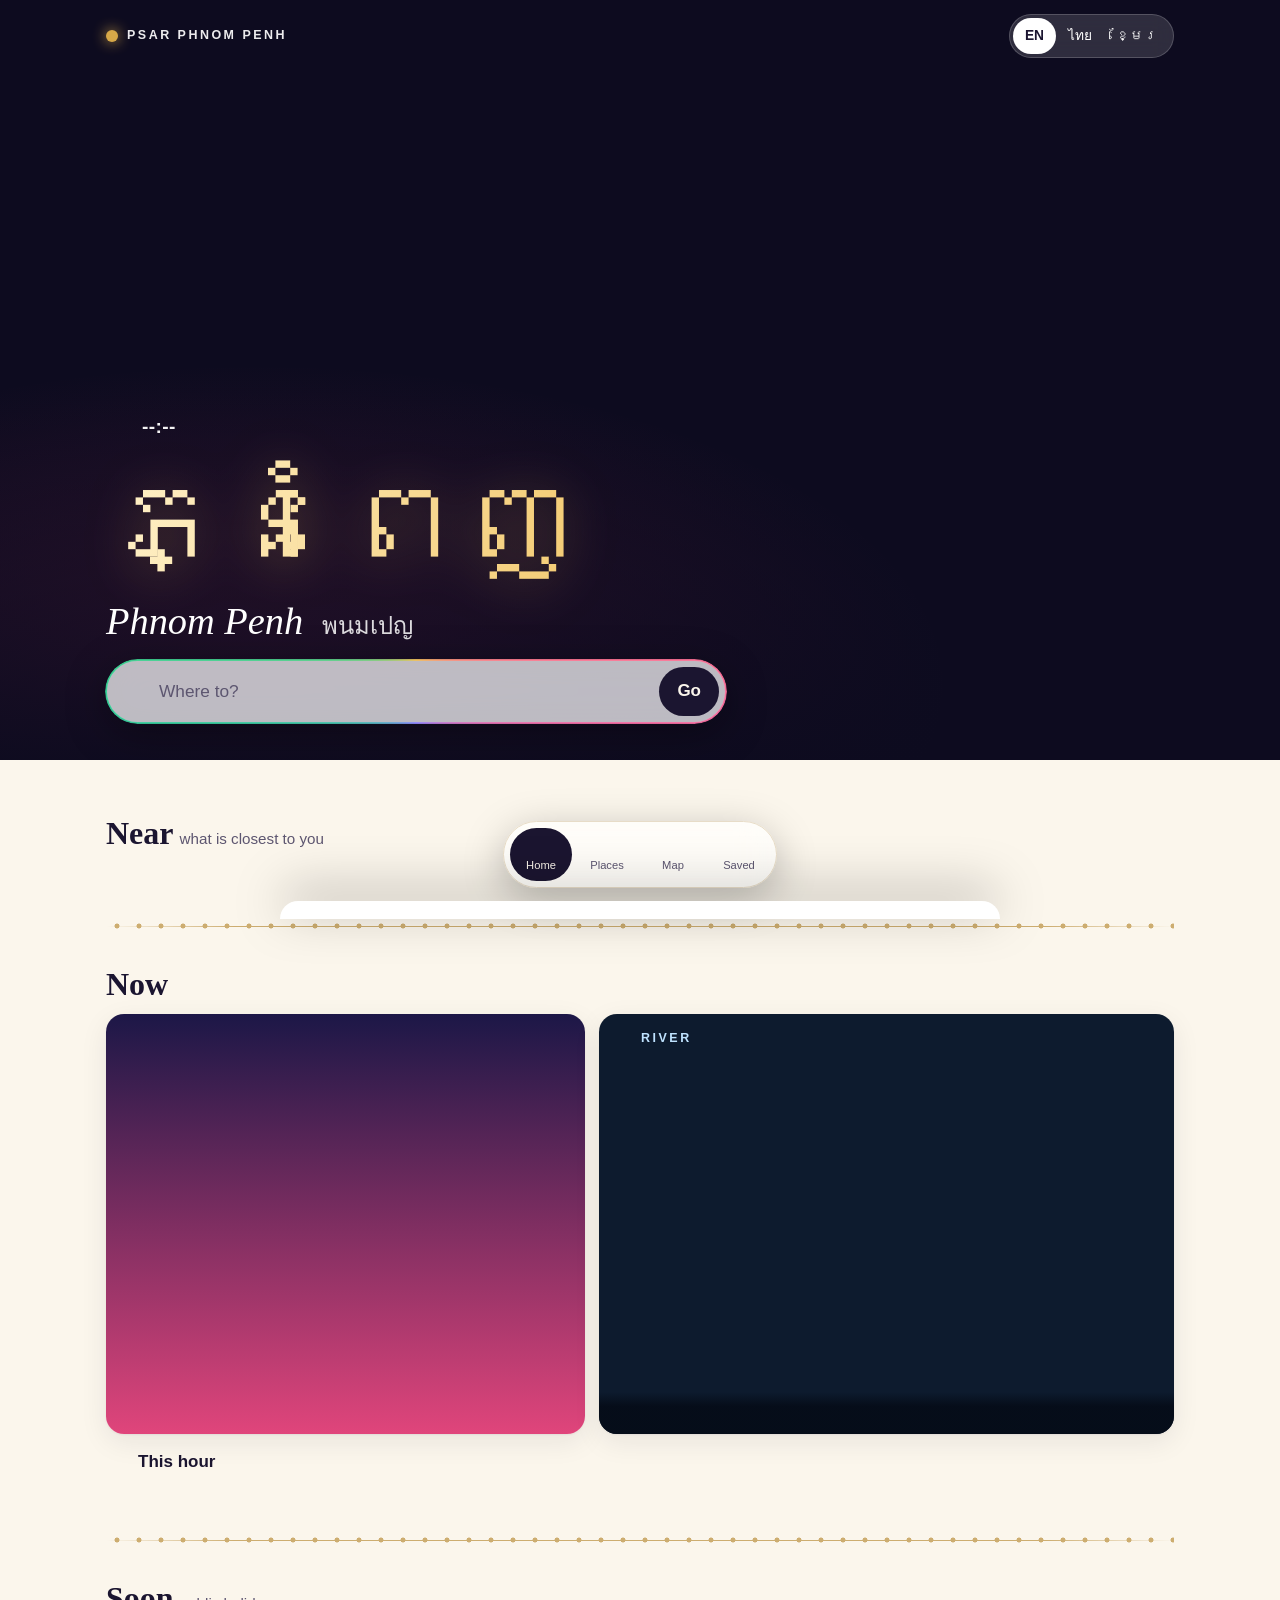
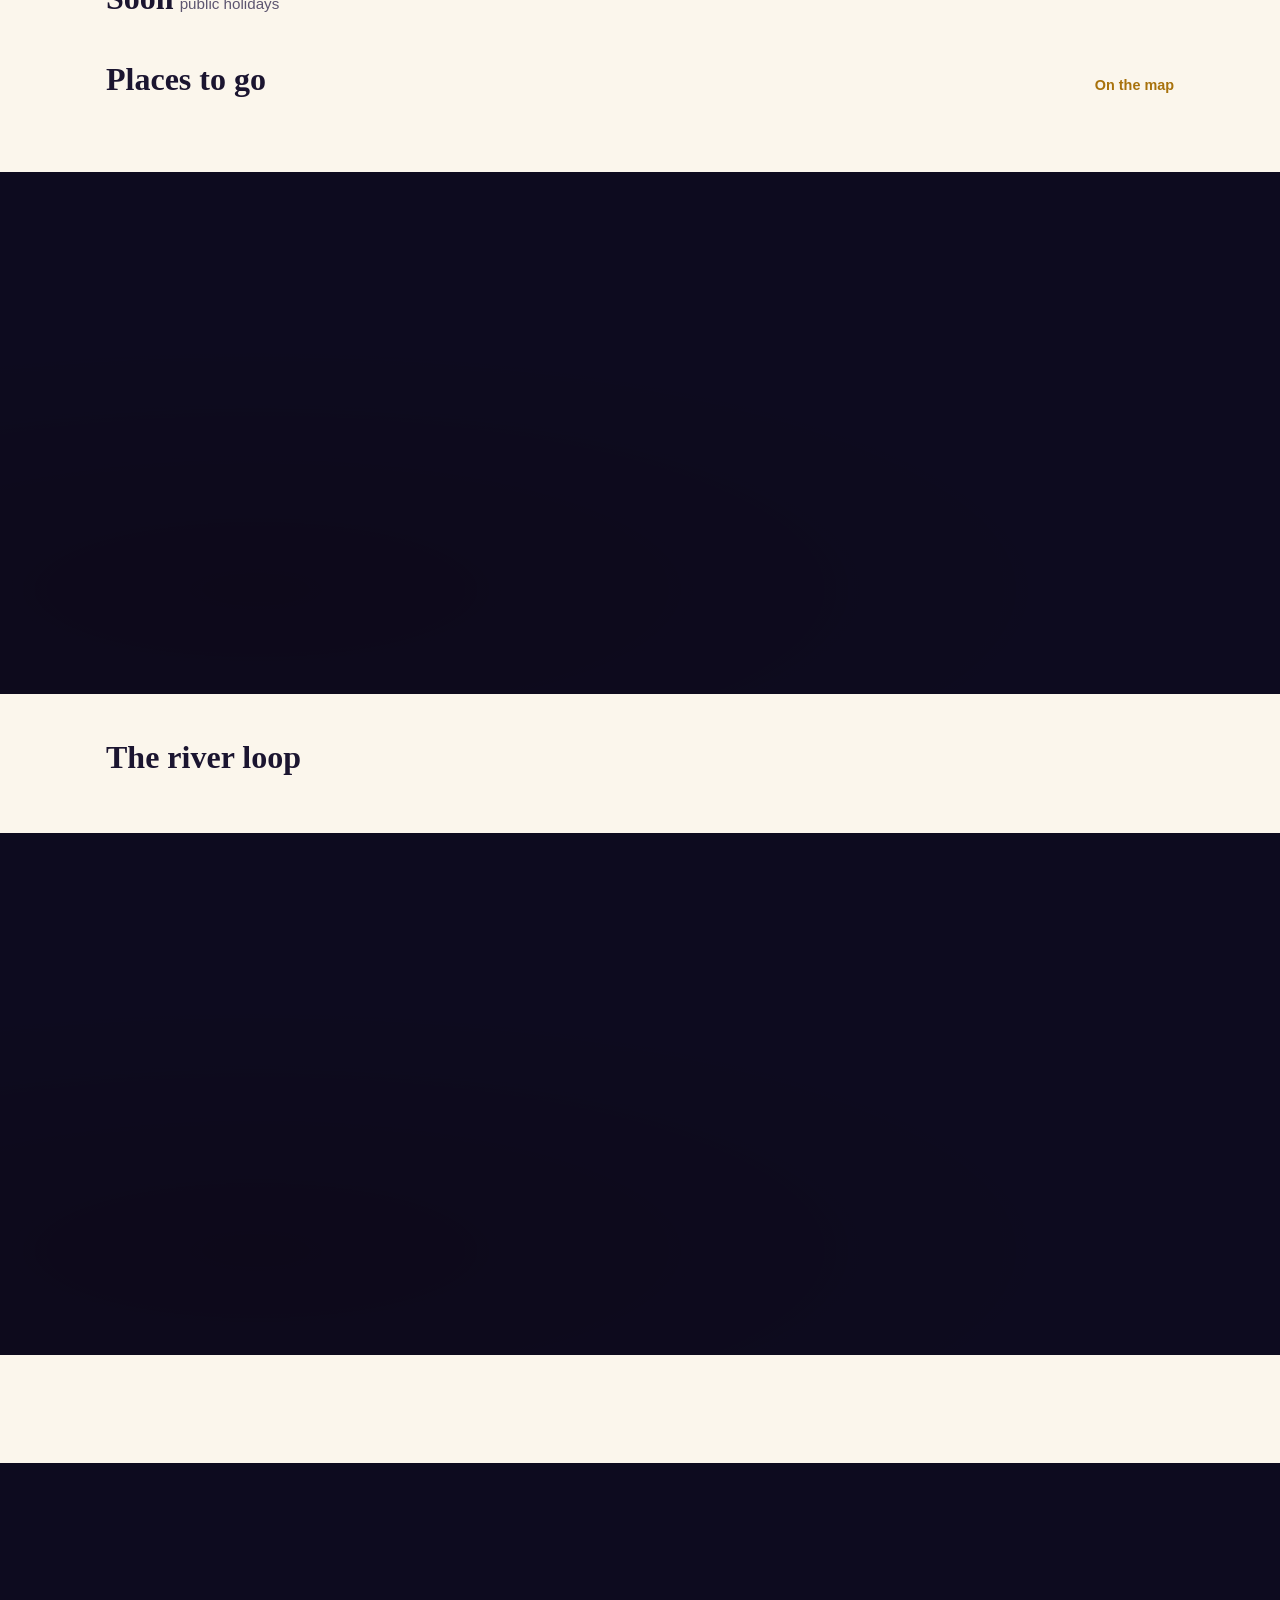
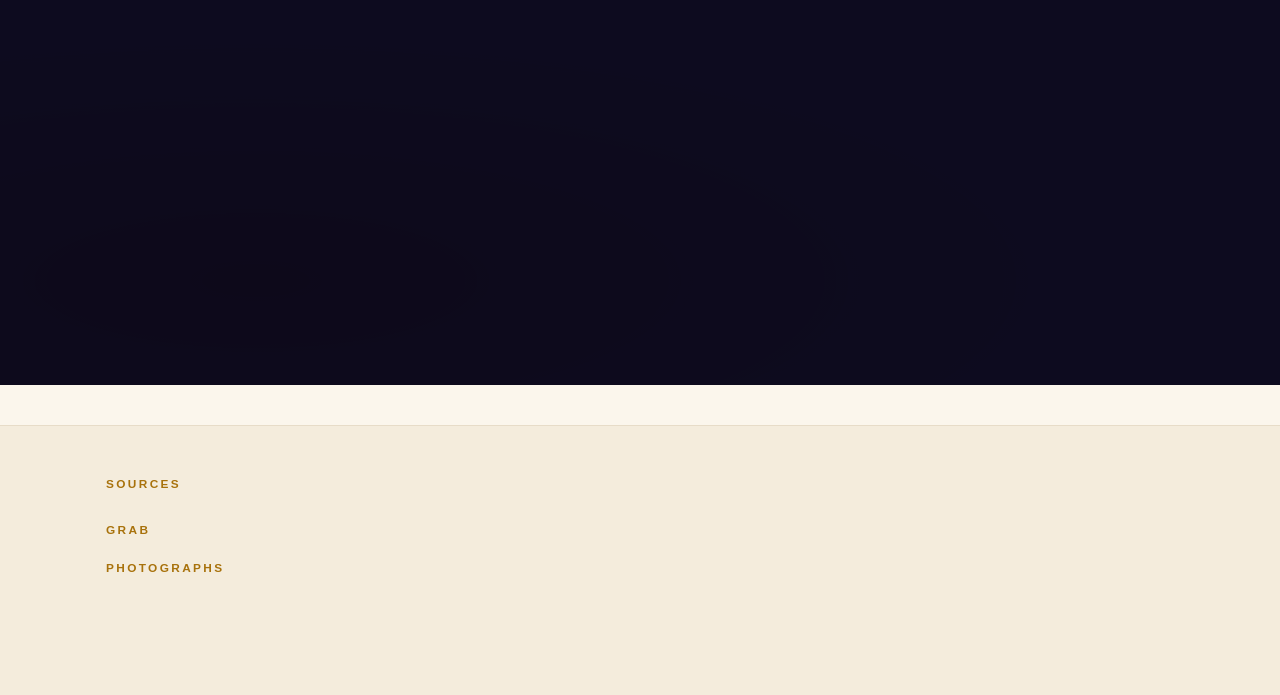
==== tools/page.html @ e666cb9f "Festival motion on the Soon cards Incense smoke for Pchum Ben, a candle for the King-Father's day, t" ====
<!doctype html>
<html lang="en" translate="no" class="notranslate">
<head>
<meta charset="utf-8">
<meta name="viewport" content="width=device-width,initial-scale=1,viewport-fit=cover">
<title>Psar Phnom Penh</title>
<meta name="description" content="Phnom Penh near and now: __N__ places, the river, the moon, the holidays, and a Grab ride to any of them. English, ไทย, ខ្មែរ.">
<meta name="google" content="notranslate">
<meta name="robots" content="notranslate">
<meta name="theme-color" content="#0d0b1f">
<meta property="og:title" content="Psar Phnom Penh · ផ្សារភ្នំពេញ">
<meta property="og:description" content="Phnom Penh near and now. __N__ places, the river, the moon, and a Grab ride to any of them.">
<link rel="canonical" href="__SITE__">
<meta property="og:url" content="__SITE__">
<meta property="og:type" content="website">
<meta property="og:image" content="__SITE__card.jpg">
<meta property="og:image:width" content="1200">
<meta property="og:image:height" content="630">
<meta name="twitter:card" content="summary_large_image">
<meta name="twitter:image" content="__SITE__card.jpg">
<script>if(/[.]translate[.]goog$/.test(location.hostname))location.replace("https://"+location.hostname.slice(0,-15).replace(/--/g,"~").replace(/-/g,".").replace(/~/g,"-")+location.pathname+location.search.replace(/([?&])_x_tr_[^&]*/g,"$1").replace(/[?&]+$/,"").replace(/[?]&+/,"?")+location.hash)</script>
<style>
/*__FONTS__*/
:root{
  --bg:#fbf6ec; --bg2:#f4ecdc; --surface:#ffffff; --glass:rgba(255,255,255,.72);
  --ink:#1b1530; --muted:#5d5670; --faint:#8c86a0; --line:#e7dcc8;
  --gold:#a8720c; --gold-hi:#e8b64c; --lotus:#d23a70; --indigo:#2b2272; --jade:#0b8a5c; --jade-ink:#fff;
  --water:#bcd7ea; --park:#cfe6c4; --watg:#f3dca0; --road:#ddd3c1; --road2:#c9bca4; --street:#e6ddcc;
  --shadow:0 1px 2px rgba(27,21,48,.06),0 8px 28px rgba(27,21,48,.08);
  --r:18px;
  --khmer:"Kantumruy Pro",system-ui,sans-serif;
  --body:"Kantumruy Pro","Noto Sans Thai",-apple-system,BlinkMacSystemFont,"Segoe UI",sans-serif;
  --serif:"Cormorant Garamond","Noto Sans Thai",Georgia,serif;
  --moul:"Moul","Kantumruy Pro",serif;
  color-scheme:light;
}
@media (prefers-color-scheme:dark){:root:not([data-theme="light"]){
  --bg:#0d0b1f; --bg2:#141130; --surface:#17142e; --glass:rgba(23,20,46,.72);
  --ink:#f3eee2; --muted:#b3adc9; --faint:#7f7a99; --line:#2b2650;
  --gold:#f0c05a; --gold-hi:#ffd98a; --lotus:#ff6b9a; --indigo:#8f86ff; --jade:#2fd394; --jade-ink:#062a1c;
  --water:#123353; --park:#15321f; --watg:#3a2f14; --road:#342e60; --road2:#4a4282; --street:#241f47;
  --shadow:0 1px 2px rgba(0,0,0,.4),0 10px 30px rgba(0,0,0,.35);
  color-scheme:dark;
}}
*{box-sizing:border-box}
html{-webkit-text-size-adjust:100%;scroll-behavior:smooth}
body{margin:0;background:var(--bg);color:var(--ink);font-family:var(--body);font-size:17px;line-height:1.7;overflow-x:hidden}
:lang(th) body,body.th{line-height:1.75}
a{color:inherit}
button{font:inherit;color:inherit}
:focus-visible{outline:3px solid var(--gold-hi);outline-offset:2px;border-radius:8px}
.ico{width:24px;height:24px;fill:none;stroke:currentColor;stroke-width:1.7;stroke-linecap:round;stroke-linejoin:round;flex:none}
.wrap{max-width:1100px;margin:0 auto;padding:0 16px}
.kh{font-family:var(--khmer)}
.sr{position:absolute;width:1px;height:1px;overflow:hidden;clip:rect(0 0 0 0)}

/* ---------- hero ---------- */
.hero{position:relative;isolation:isolate;min-height:min(92vh,760px);color:#fff;display:flex;flex-direction:column;overflow:hidden;background:#0d0b1f}
.hero .ph{position:absolute;inset:-4%;z-index:-3;background-size:cover;background-position:center;transform:scale(1.04)}
.hero::before{content:"";position:absolute;inset:0;z-index:-2;background:
  linear-gradient(180deg,rgba(13,11,31,.55) 0%,rgba(13,11,31,.08) 32%,rgba(13,11,31,.25) 58%,rgba(13,11,31,.94) 100%),
  radial-gradient(90% 70% at 20% 90%,rgba(210,58,112,.28),transparent 60%)}
#motes{position:absolute;inset:0;z-index:-1;width:100%;height:100%;pointer-events:none}
.topbar{display:flex;align-items:center;gap:10px;padding:14px 16px 0;max-width:1100px;width:100%;margin:0 auto}
.brand{display:flex;align-items:center;gap:9px;font-size:.78rem;letter-spacing:.2em;text-transform:uppercase;font-weight:600;text-decoration:none;opacity:.92}
.brand i{width:12px;height:12px;border-radius:50%;background:var(--gold-hi);box-shadow:0 0 14px var(--gold-hi)}
.langs{margin-left:auto;display:flex;background:rgba(255,255,255,.14);backdrop-filter:blur(10px);-webkit-backdrop-filter:blur(10px);border-radius:999px;padding:3px;border:1px solid rgba(255,255,255,.18)}
.langs button{border:0;background:none;color:#fff;padding:5px 12px;border-radius:999px;font-size:.86rem;cursor:pointer;min-height:36px}
.langs button[aria-pressed="true"]{background:#fff;color:#1b1530;font-weight:700}
.hero-in{margin-top:auto;padding:0 16px 26px;max-width:1100px;width:100%;margin-left:auto;margin-right:auto}
.clock{font-size:.95rem;opacity:.95;display:flex;gap:8px 16px;flex-wrap:wrap;align-items:center;margin-bottom:6px}
.clock b{font-variant-numeric:tabular-nums;font-size:1.2rem;letter-spacing:.02em}
.clock .ico{width:20px;height:20px;color:var(--gold-hi)}
.wm{font-family:var(--moul);font-weight:400;font-size:clamp(3.2rem,15vw,7.4rem);line-height:1.25;margin:0;color:#ffe3a3;
  background:linear-gradient(100deg,#fff1c9 0%,#f0c05a 30%,#fff6d8 50%,#e8b64c 70%,#fff1c9 100%);background-size:200% 100%;
  -webkit-background-clip:text;background-clip:text;-webkit-text-fill-color:transparent;
  filter:drop-shadow(0 4px 26px rgba(240,192,90,.35))}
.wm-sub{font-family:var(--serif);font-size:clamp(1.5rem,5vw,2.4rem);font-style:italic;font-weight:500;margin:0 0 4px;line-height:1.2}
.wm-sub .th{font-family:"Noto Sans Thai",sans-serif;font-style:normal;font-size:.62em;opacity:.85;margin-left:.4em}
.sunline{margin:2px 0 16px;opacity:.92;font-size:.98rem;max-width:40ch}

/* where to */
.whereto{display:flex;align-items:center;gap:10px;background:var(--glass);color:var(--ink);backdrop-filter:blur(18px) saturate(1.4);-webkit-backdrop-filter:blur(18px) saturate(1.4);
  border-radius:999px;padding:6px 6px 6px 18px;box-shadow:0 10px 40px rgba(0,0,0,.35);border:1px solid rgba(255,255,255,.35);max-width:620px;position:relative}
.whereto::before{content:"";position:absolute;inset:-2px;border-radius:inherit;z-index:-1;padding:2px;
  background:conic-gradient(from var(--a,0deg),#f0c05a,#ff6b9a,#8f86ff,#2fd394,#f0c05a);-webkit-mask:linear-gradient(#000 0 0) content-box,linear-gradient(#000 0 0);-webkit-mask-composite:xor;mask-composite:exclude;opacity:.9}
.whereto .ico{color:var(--lotus)}
.whereto input{flex:1;min-width:0;border:0;background:none;font:inherit;font-size:1.08rem;padding:10px 0;color:inherit;outline:none}
.whereto input::placeholder{color:var(--muted)}
.whereto button{border:0;border-radius:999px;background:var(--ink);color:var(--bg);padding:10px 18px;font-weight:700;cursor:pointer;min-height:46px}

/* ---------- tiles (Grab-style services) ---------- */
.tiles{display:grid;grid-template-columns:repeat(4,1fr);gap:14px 8px;margin:22px 0 8px}
@media (min-width:720px){.tiles{grid-template-columns:repeat(6,1fr)}}
.tile{display:flex;flex-direction:column;align-items:center;gap:6px;text-decoration:none;text-align:center;font-size:.86rem;line-height:1.3;padding:4px 2px;border-radius:14px}
.tile .sq{width:62px;height:62px;border-radius:20px;display:grid;place-items:center;color:#fff;position:relative;box-shadow:0 6px 16px -6px var(--c),inset 0 1px 0 rgba(255,255,255,.35);
  background:radial-gradient(120% 120% at 30% 20%,color-mix(in srgb,var(--c) 70%,#fff),var(--c) 60%,color-mix(in srgb,var(--c) 70%,#000))}
.tile .sq .ico{width:30px;height:30px;stroke-width:1.8}
.tile .n{font-size:.72rem;color:var(--faint);font-variant-numeric:tabular-nums}
@media (prefers-reduced-motion:no-preference){
  .tile .sq{transition:transform .35s cubic-bezier(.34,1.56,.64,1)}
  .tile:hover .sq,.tile:focus-visible .sq{transform:translateY(-4px) scale(1.06) rotate(-3deg)}
  .tile:active .sq{transform:scale(.9)}
}

/* ---------- sections ---------- */
section.sec{padding:26px 0 8px}
.sh{display:flex;align-items:baseline;gap:12px;margin:0 0 12px}
.sh h2{font-family:var(--serif);font-weight:600;font-size:2rem;line-height:1.1;margin:0}
.sh h2 small{font-family:var(--body);font-size:.95rem;font-weight:400;color:var(--muted);margin-left:.4em}
.sh .more{margin-left:auto;font-size:.9rem;text-decoration:none;color:var(--gold);font-weight:600}
.lede{color:var(--muted);margin:-4px 0 14px;font-size:.95rem;max-width:62ch}
.kicker{font-size:.72rem;letter-spacing:.22em;text-transform:uppercase;color:var(--gold);font-weight:700}

/* near */
.nearbar{display:flex;gap:8px;flex-wrap:wrap;align-items:center;margin-bottom:14px}
.pill{border:1.5px solid var(--line);background:var(--surface);border-radius:999px;padding:7px 14px;cursor:pointer;min-height:42px;font-size:.92rem;display:inline-flex;align-items:center;gap:6px;text-decoration:none}
.pill[aria-pressed="true"]{background:var(--ink);color:var(--bg);border-color:var(--ink)}
.pill.go{background:var(--lotus);color:#fff;border-color:transparent;font-weight:700}
.pill .ico{width:18px;height:18px}
.here{font-size:1.02rem;margin:0 0 12px}
.here b{font-family:var(--serif);font-size:1.3rem}
.rowhead{display:flex;align-items:center;gap:8px;margin:14px 0 8px;font-weight:700}
.rowhead .ico{color:var(--c)}
.rowhead a{margin-left:auto;font-weight:600;font-size:.86rem;color:var(--gold);text-decoration:none}
.hscroll{display:grid;grid-auto-flow:column;grid-auto-columns:min(78%,270px);gap:12px;overflow-x:auto;scroll-snap-type:x mandatory;padding:2px 2px 12px;scrollbar-width:thin}
.hscroll>*{scroll-snap-align:start}
.pc{background:var(--surface);border:1px solid var(--line);border-radius:16px;padding:12px 14px;text-decoration:none;display:flex;flex-direction:column;gap:2px;box-shadow:var(--shadow);min-height:92px;position:relative;overflow:hidden}
.pc::before{content:"";position:absolute;left:0;top:0;bottom:0;width:4px;background:var(--c,var(--gold))}
.pc .nm{font-weight:700;line-height:1.35;overflow:hidden;display:-webkit-box;-webkit-line-clamp:2;-webkit-box-orient:vertical}
.pc .mt{font-size:.8rem;color:var(--muted)}
.pc .d{margin-top:auto;font-size:.85rem;font-weight:700;color:var(--c,var(--gold));font-variant-numeric:tabular-nums}

/* now */
.nowgrid{display:grid;gap:14px;grid-template-columns:1fr}
@media (min-width:820px){.nowgrid{grid-template-columns:1fr 1.2fr}}
.card{background:var(--surface);border:1px solid var(--line);border-radius:var(--r);box-shadow:var(--shadow);padding:16px 18px;position:relative;overflow:hidden}
.card h3{margin:0 0 4px;font-size:.78rem;letter-spacing:.2em;text-transform:uppercase;color:var(--gold);display:flex;align-items:center;gap:8px}
.card h3 .ico{width:18px;height:18px}
.sky{background:linear-gradient(180deg,var(--sky1,#1c1747),var(--sky2,#e0457b));color:#fff;border:0}
.sky h3{color:#ffe3a3}
.sky svg{display:block;width:100%;height:auto;margin:6px 0 4px}
.skyrow{display:flex;justify-content:space-between;gap:8px;flex-wrap:wrap;font-size:.95rem}
.skyrow b{font-variant-numeric:tabular-nums}
.moonline{display:flex;align-items:center;gap:12px;margin-top:10px;font-size:.95rem}
.moonline svg{width:46px;height:46px;flex:none;margin:0}
.river{padding:0;background:#0d1b2e;border:0;color:#fff}
.river canvas{display:block;width:100%;height:420px}
.river .cap{position:absolute;left:0;right:0;bottom:0;padding:30px 16px 12px;background:linear-gradient(180deg,transparent,rgba(5,12,24,.94) 34%)}
.river .cap b{font-family:var(--serif);font-size:1.3rem;line-height:1.2;display:block}
.river .cap small{opacity:.8;font-size:.76rem;line-height:1.45;display:block;margin-top:4px}
.river .cap a{color:#bfe3ff}
.river h3{position:absolute;left:16px;top:14px;color:#bfe3ff}
.hours{display:grid;grid-template-columns:1fr 1fr;gap:12px;margin-top:14px}
@media (min-width:820px){.hours{max-width:760px}.hours a.shot{--ratio:48%!important}}

/* linked-image cards: background · scrim · spacer · text */
a.shot{position:relative;display:block;border-radius:var(--r);overflow:hidden;text-decoration:none;color:#fff;isolation:isolate;background:#1b1530;box-shadow:var(--shadow)}
a.shot .bg{position:absolute;inset:0;z-index:-2;background-size:cover;background-position:center}
a.shot .scrim{position:absolute;inset:0;z-index:-1;background:linear-gradient(180deg,rgba(13,11,31,0) 30%,rgba(13,11,31,.86) 100%)}
a.shot .sp{display:block;padding-top:var(--ratio,72%)}
a.shot .tx{position:absolute;left:0;right:0;bottom:0;padding:12px 14px;line-height:1.3}
a.shot .tx b{display:block;font-size:1.08rem}
a.shot .tx .k{display:block;font-family:var(--khmer);font-size:.88rem;opacity:.88}
a.shot .tx .dist{display:inline-block;margin-top:4px;font-size:.78rem;font-weight:700;background:rgba(255,255,255,.18);padding:1px 8px;border-radius:999px;backdrop-filter:blur(6px)}
@media (prefers-reduced-motion:no-preference){
  a.shot .bg{transition:transform .9s cubic-bezier(.2,.7,.2,1)}
  a.shot:hover .bg,a.shot:focus-visible .bg{transform:scale(1.07)}
}
.cred{display:block;font-size:.66rem;color:var(--faint);margin-top:3px;line-height:1.35}
.cred a{color:inherit}
.golist{grid-auto-columns:min(72%,300px)}

/* soon */
.soon{display:grid;gap:12px}
.ev{display:grid;grid-template-columns:86px 1fr;gap:14px;align-items:center;background:var(--surface);border:1px solid var(--line);border-radius:var(--r);padding:10px;box-shadow:var(--shadow);text-decoration:none}
.ev .when{border-radius:14px;aspect-ratio:1;display:flex;flex-direction:column;align-items:center;justify-content:center;color:#fff;background-size:cover;background-position:center;position:relative;isolation:isolate;overflow:hidden}
.ev .when::before{content:"";position:absolute;inset:0;background:rgba(13,11,31,.5);z-index:-1}
.ev .when b{font-size:1.7rem;line-height:1;font-variant-numeric:tabular-nums}
.ev .when small{font-size:.72rem;letter-spacing:.12em;text-transform:uppercase}
.ev h4{margin:0;font-size:1.05rem;line-height:1.3}
.ev .k{font-family:var(--khmer);font-size:.82rem;color:var(--muted);display:block}
.ev p{margin:2px 0 0;font-size:.9rem;color:var(--muted);line-height:1.5}
.ev .cd{font-weight:700;color:var(--lotus);font-size:.85rem}
.ev .src{font-size:.75rem;color:var(--faint)}

/* festival motion on the SOON cards: small, slow, and off for reduced motion */
.ev .when b,.ev .when small{position:relative;z-index:1}
.fx{position:absolute;inset:0;pointer-events:none;overflow:hidden;display:none}
.fx i{position:absolute;display:block}
@media (prefers-reduced-motion:no-preference){
  .fx{display:block}
  .fx-smoke i{bottom:4px;width:7px;height:26px;border-radius:50%;background:radial-gradient(closest-side,rgba(255,255,255,.55),transparent);filter:blur(2px);opacity:0;animation:smoke 5.5s ease-out infinite}
  .fx-smoke i:nth-child(1){left:30%}.fx-smoke i:nth-child(2){left:50%;animation-delay:1.8s}.fx-smoke i:nth-child(3){left:66%;animation-delay:3.6s}
  @keyframes smoke{0%{opacity:0;transform:translateY(0) scaleX(.7)}25%{opacity:.8}100%{opacity:0;transform:translate(8px,-62px) scaleX(1.8)}}
  .fx-candle i:nth-child(1){left:50%;bottom:6px;width:7px;height:12px;margin-left:-3.5px;border-radius:50% 50% 45% 45%/60% 60% 40% 40%;background:radial-gradient(circle at 50% 70%,#fff6d8,#ffc85a 55%,rgba(255,150,40,0) 75%);transform-origin:50% 100%;animation:flick 1.6s ease-in-out infinite}
  .fx-candle i:nth-child(2){left:50%;bottom:-8px;width:44px;height:44px;margin-left:-22px;border-radius:50%;background:radial-gradient(closest-side,rgba(255,200,90,.45),transparent);animation:glow 3.2s ease-in-out infinite}
  @keyframes flick{0%,100%{transform:scale(1,1) rotate(-2deg)}30%{transform:scale(.92,1.12) rotate(2deg)}60%{transform:scale(1.05,.95) rotate(-1deg)}}
  @keyframes glow{0%,100%{opacity:.55}50%{opacity:1}}
  .fx-twinkle i{width:3px;height:3px;border-radius:50%;background:#ffe7a8;box-shadow:0 0 6px 2px rgba(255,220,140,.8);opacity:.2;animation:tw 2.8s ease-in-out infinite}
  .fx-twinkle i:nth-child(1){left:14%;top:18%}.fx-twinkle i:nth-child(2){left:78%;top:14%;animation-delay:.7s}.fx-twinkle i:nth-child(3){left:60%;top:80%;animation-delay:1.4s}
  .fx-twinkle i:nth-child(4){left:22%;top:74%;animation-delay:2.1s}.fx-twinkle i:nth-child(5){left:86%;top:56%;animation-delay:1s}
  @keyframes tw{0%,100%{opacity:.15;transform:scale(.6)}50%{opacity:1;transform:scale(1.3)}}
  .fx-flame i:nth-child(1){left:50%;bottom:4px;width:14px;height:22px;margin-left:-7px;border-radius:50% 50% 45% 45%/65% 65% 35% 35%;background:radial-gradient(circle at 50% 75%,#fff3c4,#ffb03a 45%,#e2452b 70%,rgba(226,69,43,0) 78%);transform-origin:50% 100%;animation:flick 1.1s ease-in-out infinite}
  .fx-flame i:nth-child(2){left:50%;bottom:-14px;width:60px;height:60px;margin-left:-30px;border-radius:50%;background:radial-gradient(closest-side,rgba(255,140,60,.4),transparent);animation:glow 2.4s ease-in-out infinite}
  .fx-lanterns i{bottom:10px;left:-12px;width:9px;height:5px;border-radius:3px;background:#ffd98a;box-shadow:0 0 8px 3px rgba(255,200,90,.6);animation:float 11s linear infinite}
  .fx-lanterns i:nth-child(2){bottom:22px;animation-delay:-3.7s;animation-duration:13s;background:#ff9ad5;box-shadow:0 0 8px 3px rgba(255,120,190,.55)}
  .fx-lanterns i:nth-child(3){bottom:4px;animation-delay:-7.4s;animation-duration:12s}
  @keyframes float{0%{transform:translate(0,0);opacity:0}8%{opacity:1}50%{transform:translate(50px,-2px)}92%{opacity:1}100%{transform:translate(104px,0);opacity:0}}
  .fx-petals i{top:-8px;width:6px;height:9px;border-radius:50% 0;background:rgba(255,228,240,.9);animation:fall 7s linear infinite}
  .fx-petals i:nth-child(1){left:22%}.fx-petals i:nth-child(2){left:58%;animation-delay:2.3s}.fx-petals i:nth-child(3){left:80%;animation-delay:4.6s}
  @keyframes fall{0%{transform:translate(0,0) rotate(0);opacity:0}10%{opacity:1}100%{transform:translate(-14px,100px) rotate(220deg);opacity:0}}
  .ev.live{box-shadow:var(--shadow),0 0 0 2px color-mix(in srgb,var(--gold-hi) 55%,transparent)}
}
/* bands (site-kit) */
.band{position:relative;isolation:isolate;margin:40px 0 20px;width:100%;min-height:clamp(300px,58vh,560px);display:grid;align-items:end;
  background-size:cover;background-position:center;background-attachment:fixed;background-color:#0d0b1f;color:#fff;text-decoration:none}
.band::before{content:"";position:absolute;inset:0;z-index:-2;background:linear-gradient(180deg,rgba(13,11,31,.35) 0%,rgba(13,11,31,.1) 40%,rgba(13,11,31,.9) 100%)}
.band::after{content:"";position:absolute;inset:0;z-index:-1;mix-blend-mode:multiply;background:radial-gradient(120% 90% at 20% 80%,rgba(210,58,112,.3),transparent 60%)}
.band .in{max-width:1100px;margin:0 auto;padding:28px 16px 34px;width:100%}
.band h2{font-family:var(--serif);font-weight:600;font-size:clamp(2.2rem,7vw,4rem);line-height:1;margin:0 0 8px;text-shadow:0 2px 26px rgba(0,0,0,.5)}
.band p{margin:0;max-width:38ch;font-size:1.08rem;text-shadow:0 1px 12px rgba(0,0,0,.6)}
.band .kicker{color:#ffe3a3}
.band .cred{position:absolute;right:0;bottom:0;background:rgba(13,11,31,.7);color:#cfc8e6;padding:2px 8px;margin:0;max-width:70%}
@media (pointer:coarse),(prefers-reduced-motion:reduce){.band{background-attachment:scroll}}

/* loop */
.loopwrap{display:grid;gap:18px}
@media (min-width:860px){.loopwrap{grid-template-columns:1.3fr 1fr;align-items:start}}
.loopmap{width:100%;height:auto;display:block;border-radius:18px;box-shadow:var(--shadow)}
.lm-bg{fill:var(--bg2)}
.lm-water{fill:var(--water)}
.lm-street{fill:none;stroke:var(--street);stroke-width:.8;stroke-linecap:round;stroke-linejoin:round}
.lm-minor{fill:none;stroke:var(--road);stroke-width:1.2;stroke-linecap:round;stroke-linejoin:round}
.lm-major{fill:none;stroke:var(--road2);stroke-width:2.6;stroke-linecap:round;stroke-linejoin:round}
.lm-route{fill:none;stroke:var(--lotus);stroke-width:4;stroke-linecap:round;stroke-linejoin:round;stroke-dasharray:1000;stroke-dashoffset:0}
.lm-route-glow{fill:none;stroke:var(--gold-hi);stroke-width:9;opacity:.5;stroke-linecap:round;stroke-linejoin:round}
.lm-stop circle{fill:var(--ink);stroke:var(--gold-hi);stroke-width:2.5}
.lm-stop text{fill:var(--bg);font:700 12px var(--body);text-anchor:middle}
.lm-stop:hover circle,.lm-stop:focus circle{fill:var(--lotus)}
@media (prefers-reduced-motion:no-preference){
  .loopmap.draw .lm-route{animation:drawroute 4.5s cubic-bezier(.45,.05,.3,1) both}
  @keyframes drawroute{from{stroke-dashoffset:1000}to{stroke-dashoffset:0}}
}
.stops{list-style:none;margin:0;padding:0;counter-reset:s}
.stops li{counter-increment:s;display:grid;grid-template-columns:30px 54px 1fr auto;gap:10px;align-items:center;padding:7px 0;border-bottom:1px solid var(--line)}
.stops li::before{content:counter(s);width:26px;height:26px;border-radius:50%;background:var(--ink);color:var(--bg);display:grid;place-items:center;font-size:.8rem;font-weight:700}
.stops img{width:54px;height:40px;object-fit:cover;border-radius:8px}
.stops a{text-decoration:none;font-weight:600;line-height:1.3}
.stops .leg{font-size:.78rem;color:var(--faint);font-variant-numeric:tabular-nums;white-space:nowrap}

/* footer */
footer{margin-top:40px;background:var(--bg2);border-top:1px solid var(--line);padding:30px 0 110px;font-size:.86rem;color:var(--muted)}
footer h3{font-size:.74rem;letter-spacing:.2em;text-transform:uppercase;color:var(--gold);margin:18px 0 6px}
footer p{max-width:72ch;margin:0 0 8px}
footer dl{display:grid;grid-template-columns:auto 1fr;gap:2px 14px;margin:0 0 12px;max-width:520px}
footer dd{margin:0;font-variant-numeric:tabular-nums;color:var(--ink)}
.credits{columns:2 260px;column-gap:24px;font-size:.74rem;line-height:1.45}
.credits div{break-inside:avoid;margin-bottom:5px}

/* ---------- bottom nav (Grab-like) ---------- */
.tabbar{position:fixed;left:50%;transform:translateX(-50%);bottom:max(12px,env(safe-area-inset-bottom));z-index:40;display:flex;gap:4px;padding:6px;border-radius:999px;
  background:var(--glass);backdrop-filter:blur(18px) saturate(1.5);-webkit-backdrop-filter:blur(18px) saturate(1.5);border:1px solid var(--line);box-shadow:0 10px 40px rgba(0,0,0,.25)}
.tabbar a{display:flex;flex-direction:column;align-items:center;gap:0;padding:6px 12px;white-space:nowrap;border-radius:999px;text-decoration:none;font-size:.7rem;min-width:62px;color:var(--muted)}
.tabbar a .ico{width:22px;height:22px}
.tabbar a[aria-current="page"]{background:var(--ink);color:var(--bg)}

/* ---------- panels ---------- */
.panel{position:fixed;inset:0;z-index:50;background:var(--bg);overflow-y:auto;overscroll-behavior:contain;display:none}
.panel.open{display:block}
@media (prefers-reduced-motion:no-preference){.panel.open{animation:rise .38s cubic-bezier(.2,.8,.2,1)}@keyframes rise{from{opacity:0;transform:translateY(24px)}}}
.phead{position:sticky;top:0;z-index:3;display:flex;align-items:center;gap:10px;padding:10px 12px;background:var(--glass);backdrop-filter:blur(16px);-webkit-backdrop-filter:blur(16px);border-bottom:1px solid var(--line)}
.iconbtn{border:0;background:var(--surface);border:1px solid var(--line);width:44px;height:44px;border-radius:50%;display:grid;place-items:center;cursor:pointer;flex:none;text-decoration:none}
.phead .t{font-weight:700;font-size:1.05rem;line-height:1.2;overflow:hidden;text-overflow:ellipsis;white-space:nowrap}
.phead input{flex:1;min-width:0;border:1.5px solid var(--line);background:var(--surface);border-radius:999px;padding:9px 16px;font:inherit;color:inherit}
.lhero{position:relative;isolation:isolate;min-height:190px;display:flex;align-items:flex-end;color:#fff;background:linear-gradient(135deg,var(--c,#2b2272),#0d0b1f)}
.lhero .bg{position:absolute;inset:0;z-index:-2;background-size:cover;background-position:center;opacity:.85}
.lhero::before{content:"";position:absolute;inset:0;z-index:-1;background:linear-gradient(180deg,transparent,rgba(13,11,31,.88))}
.lhero .in{padding:18px 16px;max-width:1100px;margin:0 auto;width:100%}
.lhero h2{font-family:var(--serif);font-size:2.3rem;line-height:1.05;margin:0}
.lhero .k{font-family:var(--khmer)}
.lhero .cred{color:#d9d3ee}
.ltools{display:flex;gap:8px;flex-wrap:wrap;padding:12px 0}
.ltools select{font:inherit;border:1.5px solid var(--line);background:var(--surface);color:inherit;border-radius:999px;padding:8px 14px;min-height:42px}
.count{color:var(--muted);font-size:.92rem;margin:4px 0 8px}
.rows{list-style:none;margin:0;padding:0}
.row{display:grid;grid-template-columns:auto 1fr auto;gap:4px 12px;align-items:center;padding:12px 4px;border-bottom:1px solid var(--line);cursor:pointer}
.row .dot{width:38px;height:38px;border-radius:12px;display:grid;place-items:center;color:#fff;background:var(--c,#8c86a0);grid-row:span 2}
.row .dot .ico{width:20px;height:20px}
.row .nm{font-weight:700;line-height:1.35;overflow-wrap:anywhere}
.row .mt{font-size:.82rem;color:var(--muted);line-height:1.45;grid-column:2;overflow-wrap:anywhere}
.row .side{grid-column:3;grid-row:1/span 2;text-align:right;display:flex;flex-direction:column;align-items:flex-end;gap:4px}
.row .d{font-weight:700;font-size:.85rem;font-variant-numeric:tabular-nums;color:var(--c,var(--gold))}
.row:hover{background:var(--bg2)}
.ride{display:inline-flex;align-items:center;gap:6px;background:var(--jade);color:var(--jade-ink);font-weight:700;border-radius:999px;padding:7px 14px;text-decoration:none;font-size:.88rem;min-height:40px;border:0;cursor:pointer}
.ride .ico{width:18px;height:18px}
.ride.big{padding:12px 22px;font-size:1rem;min-height:50px}
@media (prefers-reduced-motion:no-preference){.ride{transition:transform .3s cubic-bezier(.34,1.56,.64,1)}.ride:hover{transform:scale(1.05)}.ride:active{transform:scale(.95)}}
.showmore{display:block;margin:18px auto;border:1.5px solid var(--line);background:var(--surface);border-radius:999px;padding:10px 22px;cursor:pointer;min-height:46px}
.empty{padding:30px 6px;color:var(--muted);max-width:52ch}

/* sheet */
.scrimall{position:fixed;inset:0;z-index:60;background:rgba(8,6,20,.5);display:none;backdrop-filter:blur(2px)}
.scrimall.open{display:block}
.sheet{position:fixed;left:0;right:0;bottom:0;z-index:61;max-height:88vh;overflow-y:auto;background:var(--surface);border-radius:26px 26px 0 0;box-shadow:0 -10px 50px rgba(0,0,0,.35);
  transform:translateY(105%);transition:transform .38s cubic-bezier(.2,.8,.2,1);max-width:720px;margin:0 auto;padding-bottom:max(18px,env(safe-area-inset-bottom))}
.sheet.open{transform:none}
@media (prefers-reduced-motion:reduce){.sheet{transition:none}}
.grab{width:46px;height:5px;border-radius:9px;background:var(--line);margin:10px auto 4px}
.sheet .in{padding:6px 18px 12px}
.sheet h2{font-size:1.45rem;line-height:1.25;margin:4px 0 2px;overflow-wrap:anywhere}
.sheet .mt{color:var(--muted);font-size:.9rem}
.sheet .acts{display:flex;gap:8px;flex-wrap:wrap;margin:14px 0}
.sheet canvas{width:100%;height:210px;display:block;border-radius:16px;margin:8px 0;background:var(--bg2)}
.sheet .conf{font-size:.75rem;color:var(--faint)}
.sheet .close{position:absolute;right:14px;top:12px}

/* landmark */
.lmhero{position:relative;isolation:isolate;height:min(62vh,520px);color:#fff;display:flex;align-items:flex-end;overflow:hidden}
.lmhero .bg{position:absolute;inset:0;z-index:-2;background-size:cover;background-position:center}
@media (prefers-reduced-motion:no-preference){.lmhero .bg{animation:kb 22s ease-in-out infinite alternate}@keyframes kb{from{transform:scale(1.02)}to{transform:scale(1.14) translate(-1.5%,-1%)}}}
.lmhero::before{content:"";position:absolute;inset:0;z-index:-1;background:linear-gradient(180deg,rgba(13,11,31,.4),transparent 30%,rgba(13,11,31,.92))}
.lmhero .in{padding:18px 16px 22px;max-width:900px;margin:0 auto;width:100%}
.lmhero h2{font-family:var(--serif);font-size:clamp(2.2rem,8vw,3.8rem);line-height:1;margin:0}
.lmhero .k{font-family:var(--moul);font-size:clamp(1.2rem,4vw,1.8rem);color:#ffe3a3;line-height:1.6}
.lmhero .t{font-family:"Noto Sans Thai",sans-serif;opacity:.9}
.lmhero .cred{color:#cfc8e6;position:absolute;right:8px;bottom:4px;max-width:60%;text-align:right}
.lmbody{max-width:900px;margin:0 auto;padding:16px}
.lmbody .txt{font-size:1.12rem;max-width:58ch}
.lmbody .txt2{color:var(--muted);max-width:58ch}

/* map */
#mappanel{overflow:hidden}
#bigmap{position:absolute;inset:0;width:100%;height:100%;touch-action:none;cursor:grab;background:var(--bg2)}
#mappanel .phead{position:absolute;left:0;right:0;top:0}
.mapchips{position:absolute;left:0;right:0;top:66px;z-index:3;display:flex;gap:6px;overflow-x:auto;padding:4px 12px 8px;scrollbar-width:none}
.mapchips .pill{flex:none;background:var(--glass);backdrop-filter:blur(10px);-webkit-backdrop-filter:blur(10px)}
.mapchips .pill[aria-pressed="true"]{background:var(--ink);color:var(--bg)}
.mapbtns{position:absolute;right:12px;bottom:calc(20px + env(safe-area-inset-bottom));z-index:3;display:flex;flex-direction:column;gap:8px}
.maptip{position:absolute;z-index:4;pointer-events:none;background:var(--ink);color:var(--bg);font-size:.8rem;padding:3px 10px;border-radius:999px;transform:translate(-50%,-150%);white-space:nowrap;opacity:0;transition:opacity .15s}
.medot{position:absolute;z-index:3;width:18px;height:18px;margin:-9px 0 0 -9px;border-radius:50%;background:#3b82f6;border:3px solid #fff;box-shadow:0 0 0 0 rgba(59,130,246,.6);pointer-events:none;display:none}
@media (prefers-reduced-motion:no-preference){.medot{animation:pulse 2s infinite}@keyframes pulse{70%{box-shadow:0 0 0 18px rgba(59,130,246,0)}100%{box-shadow:0 0 0 0 rgba(59,130,246,0)}}}
.mapnote{position:absolute;left:12px;bottom:calc(14px + env(safe-area-inset-bottom));z-index:3;font-size:.68rem;color:var(--muted);background:var(--glass);padding:2px 8px;border-radius:8px;max-width:60%}

/* kbach divider */
.kbach{height:22px;margin:30px 0 4px;background:
  radial-gradient(circle at 11px 11px,var(--gold) 2.2px,transparent 2.8px) 0 0/22px 22px repeat-x,
  linear-gradient(90deg,transparent,var(--gold) 12%,var(--gold) 88%,transparent) center/100% 1px no-repeat;opacity:.55}
@media print{.tabbar,#motes{display:none}}
</style>
</head>
<body>
<!--__ICONS__-->

<header class="hero" id="top">
  <div class="ph" id="heroph" role="img" aria-label=""></div>
  <canvas id="motes" aria-hidden="true"></canvas>
  <div class="topbar">
    <a class="brand" href="#/"><i></i><span data-t="brand">Psar Phnom Penh</span></a>
    <div class="langs" role="group" aria-label="Language">
      <button data-lang="en" aria-pressed="true">EN</button>
      <button data-lang="th" aria-pressed="false">ไทย</button>
      <button data-lang="km" aria-pressed="false" class="kh">ខ្មែរ</button>
    </div>
  </div>
  <div class="hero-in">
    <div class="clock"><svg class="ico"><use href="#i-clock"/></svg><b id="clk">--:--</b><span id="clkday"></span></div>
    <h1 class="wm" lang="km">ភ្នំពេញ</h1>
    <p class="wm-sub">Phnom Penh <span class="th" lang="th">พนมเปญ</span></p>
    <p class="sunline" id="sunline"></p>
    <form class="whereto" id="whereform" role="search">
      <svg class="ico"><use href="#i-search"/></svg>
      <label class="sr" for="whereq" data-t="whereTo">Where to?</label>
      <input id="whereq" type="search" autocomplete="off" spellcheck="false" placeholder="Where to?">
      <button type="submit" data-t="go">Go</button>
    </form>
    <p class="cred" id="herocred" style="color:#cfc8e6;margin-top:10px"></p>
  </div>
</header>

<main class="wrap">
  <nav class="tiles" id="tiles" aria-label="Shelves"></nav>

  <section class="sec" id="near" aria-labelledby="near-h">
    <div class="sh"><h2 id="near-h"><span data-t="near">Near</span><small data-t="nearSub">what is closest to you</small></h2></div>
    <div class="nearbar" id="nearbar"></div>
    <div id="nearout"></div>
  </section>

  <div class="kbach" aria-hidden="true"></div>
  <section class="sec" id="now" aria-labelledby="now-h">
    <div class="sh"><h2 id="now-h"><span data-t="now">Now</span><small id="nowsub"></small></h2></div>
    <div class="nowgrid">
      <div class="card sky" id="skycard"></div>
      <div class="card river" id="rivercard">
        <h3><svg class="ico"><use href="#i-water"/></svg><span data-t="river">River</span></h3>
        <canvas id="rivercv" aria-hidden="true"></canvas>
        <div class="cap" id="rivercap"></div>
      </div>
    </div>
    <div class="rowhead" style="--c:var(--lotus)"><svg class="ico"><use href="#i-clock"/></svg><span data-t="thisHour">This hour</span></div>
    <div class="hours" id="hours"></div>
  </section>

  <div class="kbach" aria-hidden="true"></div>
  <section class="sec" id="soon" aria-labelledby="soon-h">
    <div class="sh"><h2 id="soon-h"><span data-t="soon">Soon</span><small data-t="soonSub">public holidays</small></h2></div>
    <div class="soon" id="soonlist"></div>
  </section>

  <section class="sec" id="go" aria-labelledby="go-h">
    <div class="sh"><h2 id="go-h" data-t="placesToGo">Places to go</h2><a class="more" href="#/map" data-t="onMap">On the map</a></div>
    <div class="hscroll golist" id="golist"></div>
  </section>
</main>

<a class="band" id="band1" href="#/l/wat-phnom"></a>

<main class="wrap">
  <section class="sec" id="loop" aria-labelledby="loop-h">
    <div class="sh"><h2 id="loop-h" data-t="loop">The river loop</h2></div>
    <p class="lede" id="looplede"></p>
    <div class="loopwrap">
      <!--__LOOP__-->
      <ol class="stops" id="stops"></ol>
    </div>
  </section>
</main>

<a class="band" id="band2" href="#/s/food"></a>
<main class="wrap"><section class="sec" id="shelfshots"><div class="hscroll golist" id="shelfrow"></div></section></main>
<a class="band" id="band3" href="#/s/night"></a>

<footer>
  <div class="wrap">
    <h3 data-t="sources">Sources</h3>
    <p id="src1"></p>
    <dl id="counts"></dl>
    <p id="src2"></p>
    <h3 data-t="grabH">Grab</h3>
    <p id="grabnote"></p>
    <h3 data-t="photos">Photographs</h3>
    <div class="credits" id="credits"></div>
  </div>
</footer>

<nav class="tabbar" aria-label="Main">
  <a href="#/" id="tab-home" aria-current="page"><svg class="ico"><use href="#i-home2"/></svg><span data-t="home">Home</span></a>
  <a href="#/s/all" id="tab-list"><svg class="ico"><use href="#i-list"/></svg><span data-t="places">Places</span></a>
  <a href="#/map" id="tab-map"><svg class="ico"><use href="#i-map"/></svg><span data-t="map">Map</span></a>
  <a href="#/s/saved" id="tab-saved"><svg class="ico"><use href="#i-heart"/></svg><span data-t="saved">Saved</span></a>
</nav>

<div class="panel" id="listpanel" role="dialog" aria-modal="true" aria-labelledby="lp-t"></div>
<div class="panel" id="lmpanel" role="dialog" aria-modal="true"></div>
<div class="panel" id="mappanel" role="dialog" aria-modal="true" aria-label="Map">
  <canvas id="bigmap"></canvas>
  <div class="phead"><a class="iconbtn" href="#/" aria-label="Back" data-back><svg class="ico"><use href="#i-back"/></svg></a><span class="t" data-t="map">Map</span></div>
  <div class="mapchips" id="mapchips"></div>
  <div class="medot" id="medot"></div>
  <div class="maptip" id="maptip"></div>
  <div class="mapbtns">
    <button class="iconbtn" id="zin" aria-label="Zoom in"><svg class="ico"><use href="#i-zoom-in"/></svg></button>
    <button class="iconbtn" id="zout" aria-label="Zoom out"><svg class="ico"><use href="#i-zoom-out"/></svg></button>
    <button class="iconbtn" id="zme" aria-label="Where am I"><svg class="ico"><use href="#i-here"/></svg></button>
  </div>
  <div class="mapnote">© OpenStreetMap contributors · Overture Maps</div>
</div>
<div class="scrimall" id="scrim"></div>
<div class="sheet" id="sheet" role="dialog" aria-modal="true" aria-labelledby="sh-t"></div>

<script src="data/places.js"></script>
<script src="data/base.js"></script>
<script>
(function(){
"use strict";
var BOOT = __BOOT__;
var SH = BOOT.shelves, KHAN = BOOT.khan, LM = BOOT.landmarks, CR = BOOT.credits;
var LAT0 = 11.30, LNG0 = 104.60, KX = Math.cos(11.56*Math.PI/180);
var PP = {lat:11.5564, lng:104.9282};
var COL = {food:"#f06a2c",coffee:"#b7773f",mart:"#1fa86a",stay:"#6574ff",spa:"#e2458b",health:"#15a9b8",wat:"#d99a06",
           sights:"#9a5cf0",night:"#6a3fd6",shop:"#e0578f",money:"#4f9e2e",ride:"#0b8a5c"};
var B36 = "0123456789abcdefghijklmnopqrstuvwxyz";
function n36(s){ if(!s) return -1; var n=0; for(var i=0;i<s.length;i++) n=n*36+B36.indexOf(s[i]); return n; }
function $(id){ return document.getElementById(id); }
function esc(s){ return String(s).replace(/[&<>"']/g,function(c){return {"&":"&amp;","<":"&lt;",">":"&gt;",'"':"&quot;","'":"&#39;"}[c];}); }
function ico(id,cls){ return '<svg class="ico'+(cls?" "+cls:"")+'" aria-hidden="true"><use href="#'+id+'"/></svg>'; }
function store(k,v){ try{ if(v===undefined) return JSON.parse(localStorage.getItem("pp."+k)); localStorage.setItem("pp."+k,JSON.stringify(v)); }catch(e){ return null; } }

/* ---------- words: English, Thai, Khmer ---------- */
var W = {
 brand:["Psar Phnom Penh","ตลาดพนมเปญ","ផ្សារភ្នំពេញ"],
 whereTo:["Where to?","ไปไหนดี","ទៅណា?"],
 wherePh:["Coffee, pagoda, pharmacy, a name…","กาแฟ วัด ร้านยา หรือชื่อร้าน…","កាហ្វេ វត្ត ឱសថស្ថាន ឬឈ្មោះ…"],
 go:["Go","ไป","ទៅ"],
 near:["Near","ใกล้","ជិត"], nearSub:["what is closest to you","ที่ใกล้คุณที่สุด","អ្វីដែលនៅជិតអ្នក"],
 now:["Now","ตอนนี้","ឥឡូវ"],
 soon:["Soon","เร็วๆ นี้","ឆាប់ៗនេះ"], soonSub:["public holidays","วันหยุดราชการ","ថ្ងៃឈប់សម្រាក"],
 locate:["Use where I am","ใช้ตำแหน่งของฉัน","ប្រើទីតាំងខ្ញុំ"],
 orStart:["or start from","หรือเริ่มจาก","ឬចាប់ពី"],
 locating:["Finding you…","กำลังหาตำแหน่ง…","កំពុងរក…"],
 noFix:["No position came back. Pick a place instead.","ไม่ได้ตำแหน่ง เลือกย่านแทนได้","រកមិនឃើញទីតាំង។ សូមជ្រើសកន្លែងវិញ។"],
 youNear:["You are near","คุณอยู่ใกล้","អ្នកនៅជិត"],
 fromPick:["Distances from","ระยะทางจาก","ចម្ងាយពី"],
 straight:["straight-line","เส้นตรง","បន្ទាត់ត្រង់"],
 ride:["Ride here · Grab","เรียก Grab ไปที่นี่","ហៅ Grab ទៅទីនេះ"],
 rideShort:["Grab","Grab","Grab"],
 call:["Call","โทร","ហៅ"], save:["Save","บันทึก","រក្សាទុក"], saved:["Saved","บันทึกไว้","បានរក្សាទុក"],
 map:["Map","แผนที่","ផែនទី"], places:["Places","สถานที่","កន្លែង"], home:["Home","หน้าแรก","ដើម"],
 seeAll:["See all","ดูทั้งหมด","មើលទាំងអស់"], onMap:["On the map","ดูบนแผนที่","មើលលើផែនទី"],
 nearby:["Nearby","ใกล้เคียง","នៅក្បែរ"],
 placesToGo:["Places to go","ที่ไปเที่ยว","កន្លែងគួរទៅ"],
 loop:["The river loop","วนรอบเมืองริมน้ำ","ដំណើរជុំវិញមាត់ទន្លេ"],
 river:["River","แม่น้ำ","ទន្លេ"], thisHour:["This hour","ชั่วโมงนี้","ម៉ោងនេះ"], sky:["Sky","ท้องฟ้า","មេឃ"],
 sunrise:["Sunrise","ตะวันขึ้น","ថ្ងៃរះ"], sunset:["Sunset","ตะวันตก","ថ្ងៃលិច"], moon:["Moon","พระจันทร์","ព្រះចន្ទ"],
 inH:["in","อีก","ក្នុង"], ago:["ago","ที่แล้ว","មុន"],
 today:["today","วันนี้","ថ្ងៃនេះ"], tomorrow:["tomorrow","พรุ่งนี้","ថ្ងៃស្អែក"], inDays:["in {n} days","อีก {n} วัน","{n} ថ្ងៃទៀត"], onNow:["on now","วันนี้","កំពុងប្រារព្ធ"],
 source:["source","ที่มา","ប្រភព"],
 all:["All","ทั้งหมด","ទាំងអស់"], allKhan:["All districts","ทุกเขต","គ្រប់ខណ្ឌ"], noKhan:["District not stated","ไม่ระบุเขต","មិនបញ្ជាក់ខណ្ឌ"],
 sortNear:["Nearest first","ใกล้สุดก่อน","ជិតបំផុតមុន"], sortConf:["Surest first","ข้อมูลแน่นสุดก่อน","ច្បាស់បំផុតមុន"],
 withPhone:["With a phone","มีเบอร์โทร","មានលេខទូរស័ព្ទ"],
 showMore:["Show more","ดูเพิ่ม","មើលបន្ថែម"],
 nothing:["Nothing here under that. Try a shorter word, or another script.","ไม่พบ ลองคำสั้นลง หรือพิมพ์ภาษาอื่น","រកមិនឃើញ។ សាកពាក្យខ្លីជាង ឬភាសាផ្សេង។"],
 noSaved:["Nothing saved yet. Tap the heart on any place.","ยังไม่มีที่บันทึก แตะหัวใจที่สถานที่ใดก็ได้","មិនទាន់មានអ្វីរក្សាទុក។ ចុចបេះដូងលើកន្លែងណាមួយ។"],
 conf:["Overture confidence","ความมั่นใจของ Overture","ភាពជឿជាក់ Overture"],
 more:["More","อื่นๆ","ផ្សេងៗ"], results:["Search","ค้นหา","ស្វែងរក"],
 sources:["Sources","ที่มา","ប្រភព"], photos:["Photographs","ภาพถ่าย","រូបថត"], grabH:["Grab","Grab","Grab"],
 grabFood:["GrabFood in Phnom Penh","GrabFood ในพนมเปญ","GrabFood នៅភ្នំពេញ"],
 loopRide:["Ride to stop 1","เรียกรถไปจุดแรก","ហៅឡានទៅចំណុចទី១"],
 riverUp:["The Tonlé Sap is running backwards, up into the Great Lake.","โตนเลสาบกำลังไหลย้อน ขึ้นไปสู่ทะเลสาบใหญ่","ទន្លេសាបកំពុងហូរបញ្ច្រាស ឡើងទៅបឹងទន្លេសាប។"],
 riverDown:["The Tonlé Sap is running down to the Mekong.","โตนเลสาบกำลังไหลลงสู่แม่น้ำโขง","ទន្លេសាបកំពុងហូរចុះទៅទន្លេមេគង្គ។"],
 riverNote:["June to October the Mekong floods up the Tonlé Sap into the lake; in November it turns back. Drawn from the season, not a gauge.",
            "มิถุนายนถึงตุลาคม น้ำโขงหนุนโตนเลสาบขึ้นไปสู่ทะเลสาบ พฤศจิกายนจึงไหลกลับ ภาพนี้วาดตามฤดู ไม่ใช่ค่าวัดจริง",
            "ពីខែមិថុនាដល់តុលា ទឹកមេគង្គហូរឡើងតាមទន្លេសាបចូលបឹង ហើយខែវិច្ឆិកាវាហូរត្រឡប់វិញ។ គូរតាមរដូវ មិនមែនតាមការវាស់ទេ។"],
 nearGps:["from your phone's position","จากตำแหน่งโทรศัพท์","ពីទីតាំងទូរស័ព្ទរបស់អ្នក"]
};
var LANG = store("lang") || "en", LI = {en:0,th:1,km:2};
function T(k,n){ var v = W[k] ? W[k][LI[LANG]] : k; return n!==undefined ? v.replace("{n}",n) : v; }
var KMMON=["មករា","កុម្ភៈ","មីនា","មេសា","ឧសភា","មិថុនា","កក្កដា","សីហា","កញ្ញា","តុលា","វិច្ឆិកា","ធ្នូ"], KMDAY=["អាទិត្យ","ច័ន្ទ","អង្គារ","ពុធ","ព្រហស្បតិ៍","សុក្រ","សៅរ៍"];
function lmText(l){ return LANG==="th"?l.t_th:LANG==="km"?(l.t_km||l.t_en):l.t_en; }
function nm(o){ return LANG==="th" ? (o.th||o.en) : LANG==="km" ? (o.km||o.en) : o.en; }

/* hour tiles by Phnom Penh clock */
var HOURS = [
 [5,9,  [["coffee","hero-dawn",["Iced coffee on the riverside","กาแฟเย็นริมน้ำ","កាហ្វេទឹកកកមាត់ទន្លេ"]],["wat","monks",["Pagodas at first light","วัดยามเช้า","វត្តពេលព្រឹកព្រលឹម"]]]],
 [9,12, [["mart","fruit",["Markets before the heat","ตลาดก่อนแดดร้อน","ផ្សារមុនថ្ងៃក្ដៅ"]],["shop","russian-market",["The Russian Market maze","เดินตลาดรัสเซีย","ផ្សារទួលទំពូង"]]]],
 [12,15,[["spa","apsara",["Out of the heat: spa","หลบร้อนไปสปา","គេចកម្ដៅ៖ ស្ប៉ា"]],["sights","national-museum",["Museum hour","ชั่วโมงพิพิธภัณฑ์","ម៉ោងសារមន្ទីរ"]]]],
 [15,18,[["sights","riverside",["Palace and riverside","พระราชวังและริมน้ำ","វាំង និងមាត់ទន្លេ"]],["coffee","sunset-river",["Coffee for sunset","กาแฟรอตะวันตก","កាហ្វេរង់ចាំថ្ងៃលិច"]]]],
 [18,22,[["food","amok",["Dinner: amok, noodles, grills","มื้อค่ำ อาม็อก ก๋วยเตี๋ยว ของปิ้ง","អាហារពេលល្ងាច៖ អាម៉ុក គុយទាវ សាច់អាំង"]],["night","night-market",["The night market","ตลาดกลางคืน","ផ្សាររាត្រី"]]]],
 [22,29,[["night","hero-night",["Late: bars and rooftops","ดึกแล้ว บาร์และดาดฟ้า","យប់ជ្រៅ៖ បារ និងដំបូល"]],["stay","le-royal",["A bed for the night","ที่นอนคืนนี้","កន្លែងស្នាក់ពេលយប់"]]]]
];
var NEIGH = [
 ["riverside",11.5705,104.9305,["Riverside","ริมน้ำ","មាត់ទន្លេ"]],
 ["bkk1",11.5520,104.9245,["BKK1","บึงเก็งกอง 1","បឹងកេងកង១"]],
 ["russian",11.5404,104.9147,["Russian Market","ตลาดรัสเซีย","ផ្សារទួលទំពូង"]],
 ["central",11.5696,104.9210,["Central Market","ตลาดกลาง","ផ្សារធំថ្មី"]],
 ["tuolkork",11.5760,104.8990,["Tuol Kork","ตวลโกก","ទួលគោក"]],
 ["olympic",11.5584,104.9121,["Olympic","โอลิมปิก","អូឡាំពិក"]],
 ["kohpich",11.5466,104.9403,["Koh Pich","เกาะเพชร","កោះពេជ្រ"]],
 ["chroy",11.5902,104.9254,["Chroy Changvar","จรอยจังวา","ជ្រោយចង្វារ"]]
];

/* ---------- the places: parse once into flat arrays ---------- */
var blob = window.PP_ROWS, CATS = window.PP_CATS;
var starts=[0], p=0; while((p = blob.indexOf("\n",p)) !== -1){ starts.push(p+1); p++; }
var N = starts.length, rowStart = new Int32Array(starts);
var cat=new Int16Array(N), khan=new Int8Array(N), lat=new Float32Array(N), lng=new Float32Array(N),
    conf=new Uint8Array(N), flag=new Uint8Array(N), shelf=new Int8Array(N), hayParts=new Array(N);
function rowF(r){ return blob.slice(rowStart[r], r+1<N ? rowStart[r+1]-1 : blob.length).split("\t"); }
for(var r=0;r<N;r++){
  var f = rowF(r), c = n36(f[1]);
  cat[r]=c; khan[r]=n36(f[2]); lat[r]=LAT0+n36(f[3])/1e5; lng[r]=LNG0+n36(f[4])/1e5; conf[r]=n36(f[8]);
  flag[r]=(f[5]?1:0)|(f[6]?2:0)|(f[7]?4:0)|(f[9]?8:0); shelf[r]=n36(f[10]);
  hayParts[r]=(f[0]+" "+f[7]+" "+(c>=0?CATS[c].replace(/_/g," "):"")).toLowerCase();
}
var hay = hayParts.join("\n"), hayStart=new Int32Array(N), acc=0;
for(var h=0;h<N;h++){ hayStart[h]=acc; acc+=hayParts[h].length+1; }
hayParts=null;
var BYSHELF = SH.map(function(){ return []; });
for(var r2=0;r2<N;r2++) if(shelf[r2]>=0) BYSHELF[shelf[r2]].push(r2);
function shelfIx(id){ for(var i=0;i<SH.length;i++) if(SH[i].id===id) return i; return -1; }
/* Overture's own category, unless the row was shelved by its name against it (a "Wat …" filed as a synagogue) */
function catLabel(r){ var c=cat[r], s=shelf[r]; if(c<0) return s>=0 ? nm(SH[s]) : ""; if(s>=0 && BOOT.catShelf[c]!==s) return nm(SH[s]); return CATS[c].replace(/_/g," "); }
function khanLabel(k){ return k<0 ? T("noKhan") : (LANG==="km" ? KHAN[k][0] : KHAN[k][1]); }
function colorOf(r){ return shelf[r]>=0 ? COL[SH[shelf[r]].id] : "#8c86a0"; }
function iconOf(r){ return shelf[r]>=0 ? SH[shelf[r]].icon : "i-pin"; }

/* ---------- distance ---------- */
function dist(a1,o1,a2,o2){ var dx=(o2-o1)*Math.cos(a1*Math.PI/180)*111320, dy=(a2-a1)*110574; return Math.sqrt(dx*dx+dy*dy); }
function fmtD(m){ return m<1000 ? (Math.round(m/10)*10)+" m" : (m/1000).toFixed(m<10000?1:0)+" km"; }
var ME = store("me");   /* {lat,lng,src:"gps"|"pick",id} */
function nearest(list, a, o, k, minConf){
  var best=[];
  for(var i=0;i<list.length;i++){
    var r=list[i]; if(minConf && conf[r]<minConf) continue;
    var d=dist(a,o,lat[r],lng[r]);
    if(best.length<k || d<best[best.length-1][1]){ best.push([r,d]); best.sort(function(x,y){return x[1]-y[1];}); if(best.length>k) best.pop(); }
  }
  return best;
}

/* ---------- search: forgiving across three scripts ---------- */
var PAIRS = [
 ["coffee","កាហ្វេ","กาแฟ","cafe"],["market","ផ្សារ","ตลาด","psar"],["restaurant","ភោជនីយដ្ឋាន","ร้านอาหาร","อาหาร"],
 ["hotel","សណ្ឋាគារ","โรงแรม"],["guesthouse","ផ្ទះសំណាក់","เกสต์เฮาส์"],["hospital","មន្ទីរពេទ្យ","โรงพยาบาล"],
 ["pharmacy","ឱសថស្ថាន","ร้านยา"],["school","សាលា","โรงเรียน"],["wat","វត្ត","วัด","pagoda","temple"],
 ["bank","ធនាគារ","ธนาคาร"],["gold","មាស","ทอง"],["clothes","សម្លៀកបំពាក់","เสื้อผ้า","clothing"],["massage","ម៉ាស្សា","นวด"],
 ["spa","ស្ប៉ា","สปา"],["barber","ជាងកាត់សក់","ร้านตัดผม"],["phone","ទូរស័ព្ទ","โทรศัพท์"],["noodle","គុយទាវ","ก๋วยเตี๋ยว"],
 ["bar","បារ","บาร์"],["beauty","សម្ផស្ស","ความงาม"],["dentist","ធ្មេញ","ทันตแพทย์","หมอฟัน"],["tea","តែ","ชา"],["bakery","នំ","เบเกอรี่"]
];
function expand(term){
  var out=[term];
  PAIRS.forEach(function(g){ if(g.indexOf(term)>=0) g.forEach(function(x){ if(out.indexOf(x)<0) out.push(x); }); });
  return out;
}
function recAt(off){ var lo=0,hi=N-1; while(lo<hi){ var m=(lo+hi+1)>>1; if(hayStart[m]<=off) lo=m; else hi=m-1; } return lo; }
function matches(term){ var m=new Uint8Array(N), at=hay.indexOf(term), t=term.length; while(at!==-1){ m[recAt(at)]=1; at=hay.indexOf(term,at+t); } return m; }
function shelfByWord(t){ for(var i=0;i<SH.length;i++){ var s=SH[i]; if([s.en,s.th,s.km,s.id].some(function(x){ return x.toLowerCase()===t; })) return i; } return -1; }
function searchMask(q){
  var terms=q.toLowerCase().split(/\s+/).filter(Boolean); if(!terms.length) return null;
  var out=null;
  terms.forEach(function(term){
    var alts=expand(term), m=matches(alts[0]);
    for(var a=1;a<alts.length;a++){ var m2=matches(alts[a]); for(var k=0;k<N;k++) if(m2[k]) m[k]=1; }
    var si=shelfByWord(term); if(si>=0) BYSHELF[si].forEach(function(r){ m[r]=1; });
    if(out===null) out=m; else for(var j=0;j<N;j++) out[j]&=m[j];
  });
  return out;
}

/* ---------- Grab ---------- */
/* One place builds every Grab link. Farefeed partners get per-ride links (with fare) from Grab's API;
   until then, the booking deep link with the drop-off filled in. grab/README.txt has the path. */
var GRAB = {
  ride: function(a,o,name){
    var dp = "grab://open?screenType=BOOKING&dropOffLatitude="+a.toFixed(6)+"&dropOffLongitude="+o.toFixed(6)+"&dropOffAddress="+encodeURIComponent(name||"");
    return "https://grab.onelink.me/2695613898?af_dp="+encodeURIComponent(dp)+"&af_web_dp="+encodeURIComponent("https://www.grab.com/kh/en/transport/");
  },
  food: "https://food.grab.com/kh/en/"
};
function rideBtn(a,o,name,big){ return '<a class="ride'+(big?" big":"")+'" href="'+esc(GRAB.ride(a,o,name))+'" target="_blank" rel="noopener">'+ico("i-ride")+'<span>'+esc(big?T("ride"):T("rideShort"))+'</span></a>'; }

/* ---------- saved (per browser) ---------- */
var SAVED = store("saved") || [];
function keyOf(r){ return rowF(r)[0]+"|"+lat[r].toFixed(5)+"|"+lng[r].toFixed(5); }
function isSaved(r){ return SAVED.indexOf(keyOf(r))>=0; }
function toggleSave(r){ var k=keyOf(r), i=SAVED.indexOf(k); if(i>=0) SAVED.splice(i,1); else SAVED.push(k); store("saved",SAVED); }
function savedRows(){ var set={}; SAVED.forEach(function(k){ set[k]=1; }); var out=[]; for(var r=0;r<N;r++) if(set[keyOf(r)]) out.push(r); return out; }

/* ---------- sky ---------- */
function ppNow(){ var d=new Date(); return new Date(d.getTime()+(d.getTimezoneOffset()+420)*60000); } /* wall clock in Phnom Penh, UTC+7 */
function sunTimes(date){ /* NOAA; returns minutes after local midnight (UTC+7) */
  var rad=Math.PI/180, lat0=PP.lat, lon=PP.lng;
  var start=new Date(Date.UTC(date.getFullYear(),0,0)), doy=Math.floor((Date.UTC(date.getFullYear(),date.getMonth(),date.getDate())-start)/864e5);
  var g=2*Math.PI/365*(doy-1);
  var eq=229.18*(0.000075+0.001868*Math.cos(g)-0.032077*Math.sin(g)-0.014615*Math.cos(2*g)-0.040849*Math.sin(2*g));
  var dec=0.006918-0.399912*Math.cos(g)+0.070257*Math.sin(g)-0.006758*Math.cos(2*g)+0.000907*Math.sin(2*g)-0.002697*Math.cos(3*g)+0.00148*Math.sin(3*g);
  var ha=Math.acos(Math.cos(90.833*rad)/(Math.cos(lat0*rad)*Math.cos(dec))-Math.tan(lat0*rad)*Math.tan(dec))/rad;
  var noon=720-4*lon-eq+420;
  return {rise:noon-4*ha, set:noon+4*ha, noon:noon};
}
function hm(m){ m=Math.round(m); return String(Math.floor(m/60)%24).padStart(2,"0")+":"+String(m%60).padStart(2,"0"); }
function dur(m){ m=Math.round(Math.abs(m)); var h=Math.floor(m/60), mm=m%60, u = LANG==="th"?[" ชม. "," นาที"]:LANG==="km"?[" ម៉ោង "," នាទី"]:[" h "," m"]; return (h? h+u[0]:"")+mm+u[1]; }
function moon(){ var syn=29.530588853, ref=Date.UTC(2000,0,6,18,14); var age=((Date.now()-ref)/864e5)%syn; if(age<0) age+=syn; return {age:age, frac:age/syn}; }
function moonSVG(frac){
  /* lit part: waxing lights the right side (northern sky); 0=new, .5=full */
  var r=20, k=Math.cos(2*Math.PI*frac), right=frac<.5;
  var sweep1 = right ? 1 : 0, rx = Math.abs(k)*r, sweep2 = (k>0) === right ? 0 : 1;
  var d="M24 4 A20 20 0 0 "+sweep1+" 24 44 A"+rx.toFixed(2)+" 20 0 0 "+sweep2+" 24 4Z";
  return '<svg viewBox="0 0 48 48" aria-hidden="true"><circle cx="24" cy="24" r="20" fill="#2a2555"/><path d="'+d+'" fill="#fff4d6"/><circle cx="24" cy="24" r="20" fill="none" stroke="rgba(255,255,255,.35)"/></svg>';
}
function moonWords(age){
  var syn=29.530588853, d = age < syn/2 ? Math.min(15,Math.floor(age)+1) : Math.min(15,Math.floor(age-syn/2)+1), wax = age < syn/2;
  if(LANG==="th") return (wax?"ขึ้น ":"แรม ")+d+" ค่ำ (ราว ๆ)";
  if(LANG==="km") return "ប្រហែល "+d+(wax?" កើត":" រោច");
  return (wax?"waxing":"waning")+", about day "+d+(d===15&&wax?" — full":"");
}
function daypart(m){ return m<300?"night":m<480?"dawn":m<990?"day":m<1140?"dusk":"night"; }
var SKY = {dawn:["#2b2a6b","#f39b6d"],day:["#1f5fa8","#7fc3ea"],dusk:["#2a1b54","#e0457b"],night:["#07061a","#1c1747"]};

function paintClock(){
  var d=ppNow(), m=d.getHours()*60+d.getMinutes(), s=sunTimes(d);
  $("clk").textContent = hm(m);
  var locale = LANG==="th"?"th-TH":LANG==="km"?"km-KH":"en-GB";
  try{ $("clkday").textContent = LANG==="km" ? "ថ្ងៃ"+KMDAY[d.getDay()]+" ទី"+d.getDate()+" ខែ"+KMMON[d.getMonth()] : d.toLocaleDateString(locale,{weekday:"long",day:"numeric",month:"long"}); }catch(e){}
  var line;
  if(m < s.rise) line = T("sunrise")+" "+hm(s.rise)+" · "+T("inH")+" "+dur(s.rise-m);
  else if(m < s.set) line = T("sunset")+" "+hm(s.set)+" · "+T("inH")+" "+dur(s.set-m);
  else line = T("sunset")+" "+hm(s.set)+" · "+dur(m-s.set)+" "+T("ago");
  $("sunline").textContent = line;
  var part=daypart(m), slug = part==="day"?"royal-palace":"hero-"+part;
  var ph=$("heroph");
  if(ph.dataset.slug!==slug){ ph.dataset.slug=slug; ph.style.backgroundImage="url(img/"+slug+".jpg)"; ph.setAttribute("aria-label",CR[slug]?CR[slug].title.replace(/^File:|\.jpe?g$/gi,""):""); $("herocred").innerHTML=credit(slug); }
  paintSky(d,m,s,part);
  return m;
}
function paintSky(d,m,s,part){
  var c=SKY[part]; var el=$("skycard"); el.style.setProperty("--sky1",c[0]); el.style.setProperty("--sky2",c[1]);
  var W0=320,H0=120, t=Math.max(0,Math.min(1,(m-s.rise)/(s.set-s.rise)));
  var x=20+t*(W0-40), y=H0-14-Math.sin(Math.PI*t)*(H0-34), up = m>s.rise && m<s.set;
  var mo=moon();
  el.innerHTML = '<h3>'+ico("i-sun")+'<span>'+T("sky")+'</span></h3>'+
   '<svg viewBox="0 0 '+W0+' '+H0+'" aria-hidden="true"><path d="M20 '+(H0-14)+' Q '+(W0/2)+' '+(-H0*0.55)+' '+(W0-20)+' '+(H0-14)+'" fill="none" stroke="rgba(255,255,255,.45)" stroke-dasharray="3 5"/>'+
   '<line x1="0" x2="'+W0+'" y1="'+(H0-14)+'" y2="'+(H0-14)+'" stroke="rgba(255,255,255,.4)"/>'+
   (up?'<circle cx="'+x.toFixed(1)+'" cy="'+y.toFixed(1)+'" r="13" fill="#ffd98a" opacity=".35"/><circle cx="'+x.toFixed(1)+'" cy="'+y.toFixed(1)+'" r="8" fill="#ffe7a8"/>':'')+
   '</svg><div class="skyrow"><span>'+T("sunrise")+' <b>'+hm(s.rise)+'</b></span><span>'+T("sunset")+' <b>'+hm(s.set)+'</b></span></div>'+
   '<div class="moonline">'+moonSVG(mo.frac)+'<div><b>'+T("moon")+'</b><br>'+esc(moonWords(mo.age))+'</div></div>';
  $("nowsub").textContent = hm(m)+" · Phnom Penh";
}

/* ---------- motes: slow gold dust over the hero ---------- */
function motes(){
  var cv=$("motes"), ctx=cv.getContext("2d"), P=[], w, h, dpr=Math.min(2,window.devicePixelRatio||1);
  function size(){ w=cv.clientWidth; h=cv.clientHeight; cv.width=w*dpr; cv.height=h*dpr; ctx.setTransform(dpr,0,0,dpr,0,0); }
  size(); window.addEventListener("resize",size);
  for(var i=0;i<70;i++) P.push({x:Math.random(),y:Math.random(),r:Math.random()*1.8+.4,v:Math.random()*.00025+.00008,ph:Math.random()*6.28});
  var still = window.matchMedia("(prefers-reduced-motion: reduce)").matches;
  function frame(t){
    ctx.clearRect(0,0,w,h);
    for(var i=0;i<P.length;i++){ var q=P[i];
      if(!still){ q.y-=q.v; q.x+=Math.sin(t/3000+q.ph)*.00012; if(q.y<-.02){ q.y=1.02; q.x=Math.random(); } }
      var a=.35+.35*Math.sin(t/900+q.ph);
      ctx.beginPath(); ctx.arc(q.x*w,q.y*h,q.r,0,6.283); ctx.fillStyle="rgba(255,222,150,"+a.toFixed(2)+")"; ctx.shadowColor="rgba(255,210,120,.9)"; ctx.shadowBlur=8; ctx.fill();
    }
    if(!still && !document.hidden) requestAnimationFrame(frame);
  }
  requestAnimationFrame(frame);
  document.addEventListener("visibilitychange",function(){ if(!document.hidden && !still) requestAnimationFrame(frame); });
}

/* ---------- river: the confluence drawn from the OSM water, particles by season ---------- */
var BASEG=null;
function baseDecode(){
  if(BASEG) return BASEG;
  function dec(B,list){ var k=1/B.q, a0=B.box[0], o0=B.box[1]; return list.map(function(a){ var out=new Float64Array(a.length),x=0,y=0; for(var i=0;i<a.length;i+=2){ x+=a[i]; y+=a[i+1]; out[i]=o0+x*k; out[i+1]=a0+y*k; } return out; }); }
  var B=window.PP_BASE; BASEG={water:dec(B,B.water),major:dec(B,B.major),minor:dec(B,B.minor)};
  if(window.PP_CORE){ var C=window.PP_CORE; BASEG.streets=dec(C,C.streets); BASEG.parks=dec(C,C.parks); BASEG.wats=dec(C,C.wats); }
  return BASEG;
}
function riverSeasonUp(){ var mo=ppNow().getMonth()+1; return mo>=6 && mo<=10; }
/* Centre lines traced on the OSM water, each drawn in the direction its points run:
   Tonlé Sap north→Chaktomuk, Mekong north→Chaktomuk, lower Mekong and Bassac away from it. */
var RIVERS = [
 {id:"tonle", w:.0017, gold:true, pts:[[104.9115,11.63],[104.9178,11.6192],[104.92104,11.6066],[104.9205,11.5922],[104.925,11.5814],[104.9322,11.5706],[104.9376,11.5616],[104.9412,11.5571]]},
 {id:"mekongN", w:.0055, pts:[[104.9376,11.63],[104.9376,11.612],[104.9394,11.594],[104.9421,11.576],[104.9448,11.5634],[104.9475,11.5562]]},
 {id:"mekongS", w:.0048, pts:[[104.9475,11.5544],[104.9574,11.5508],[104.9736,11.5454],[104.9916,11.549],[105.01986,11.5508]]},
 {id:"bassac", w:.0012, pts:[[104.9412,11.5544],[104.9376,11.5454],[104.9331,11.5382],[104.934,11.5256],[104.9394,11.5112],[104.9457,11.4932],[104.9511,11.48006]]}
];
function paintRiverCap(){
  var up=riverSeasonUp();
  $("rivercap").innerHTML = "<b>"+esc(T(up?"riverUp":"riverDown"))+"</b><small>"+esc(T("riverNote"))+
    ' <a href="https://www.mrcmekong.org/wp-content/uploads/2024/08/State-of-the-Basin-Report-2018-1.pdf" target="_blank" rel="noopener">MRC 2018</a></small>';
}
function river(){
  var cv=$("rivercv"), ctx=cv.getContext("2d"), g=baseDecode(), dpr=Math.min(2,window.devicePixelRatio||1);
  var box={w:104.900,e:104.980,s:11.520,n:11.612}, W0,H0,sc,ox,oy, water, baseCv, parts=[];
  var up=riverSeasonUp();
  function proj(o,a){ return [ox+(o-box.w)*KX*sc, oy+(box.n-a)*sc]; }
  var lines = RIVERS.map(function(rv){
    var segs=[], total=0;
    for(var i=1;i<rv.pts.length;i++){ var a=rv.pts[i-1], b=rv.pts[i], L=Math.hypot((b[0]-a[0])*KX,b[1]-a[1]); segs.push([a,b,total,L]); total+=L; }
    var dir = rv.id==="tonle" ? (up?-1:1) : 1;
    return {rv:rv, segs:segs, len:total, dir:dir};
  });
  function at(l,t){ var d=t*l.len; for(var i=0;i<l.segs.length;i++){ var s=l.segs[i]; if(d<=s[2]+s[3]||i===l.segs.length-1){ var k=(d-s[2])/s[3]; var o=s[0][0]+(s[1][0]-s[0][0])*k, a=s[0][1]+(s[1][1]-s[0][1])*k;
      var nx=-(s[1][1]-s[0][1]), ny=(s[1][0]-s[0][0])*KX, nl=Math.hypot(nx,ny)||1; return [o,a,nx/nl,ny/nl]; } } }
  function spawn(q,fresh){ var l=lines[q.li]; q.t = fresh ? Math.random() : (l.dir>0?0:1); q.off=(Math.random()*2-1)*.8; q.sp=(.6+Math.random()*.6)/l.len*.00006; }
  function size(){
    W0=cv.clientWidth; H0=cv.clientHeight; if(!W0||!H0) return;
    cv.width=W0*dpr; cv.height=H0*dpr; ctx.setTransform(dpr,0,0,dpr,0,0);
    sc=Math.max(W0/((box.e-box.w)*KX), H0/(box.n-box.s)); ox=(W0-(box.e-box.w)*KX*sc)/2; oy=(H0-(box.n-box.s)*sc)/2;
    water=new Path2D();
    g.water.forEach(function(a){ for(var i=0;i<a.length;i+=2){ var p=proj(a[i],a[i+1]); if(i) water.lineTo(p[0],p[1]); else water.moveTo(p[0],p[1]); } water.closePath(); });
    baseCv=document.createElement("canvas"); baseCv.width=cv.width; baseCv.height=cv.height;
    var b=baseCv.getContext("2d"); b.setTransform(dpr,0,0,dpr,0,0);
    b.fillStyle="#0b1626"; b.fillRect(0,0,W0,H0);
    b.strokeStyle="rgba(255,255,255,.07)"; b.lineWidth=1; b.lineCap="round";
    b.beginPath(); g.major.concat(g.minor).forEach(function(a){ for(var i=0;i<a.length;i+=2){ var p=proj(a[i],a[i+1]); if(i) b.lineTo(p[0],p[1]); else b.moveTo(p[0],p[1]); } }); b.stroke();
    b.fillStyle="#10304e"; b.fill(water);
    b.font="600 12px "+getComputedStyle(document.body).fontFamily; b.fillStyle="rgba(255,255,255,.75)";
    [["Tonlé Sap",104.9235,11.603],["Mekong",104.951,11.590],["Bassac",104.9205,11.535]].forEach(function(t){ var p=proj(t[1],t[2]); b.fillText(t[0],p[0],p[1]); });
    var C=proj(104.9412,11.5571); b.fillStyle="#ffd98a"; b.beginPath(); b.arc(C[0],C[1],4,0,6.283); b.fill(); b.fillText("Chaktomuk",C[0]-78,C[1]+4);
    ctx.drawImage(baseCv,0,0,W0,H0);
    parts=[]; lines.forEach(function(l,li){ var n = l.rv.id==="tonle"?170:l.rv.id==="bassac"?60:150; for(var i=0;i<n;i++){ var q={li:li}; spawn(q,true); parts.push(q); } });
  }
  size(); window.addEventListener("resize",size);
  var still = window.matchMedia("(prefers-reduced-motion: reduce)").matches, vis=true, running=false;
  function frame(){
    if(!W0){ size(); if(!W0) return; }
    ctx.globalAlpha=.14; ctx.drawImage(baseCv,0,0,W0,H0); ctx.globalAlpha=1;   /* fade = trails */
    ctx.save(); ctx.clip(water);
    for(var i=0;i<parts.length;i++){
      var q=parts[i], l=lines[q.li];
      if(!still){ q.t += q.sp*l.dir; if(q.t<0||q.t>1) spawn(q,false); }
      var p=at(l,q.t), o=p[0]+p[2]*q.off*l.rv.w/KX, a=p[1]+p[3]*q.off*l.rv.w, s=proj(o,a);
      ctx.fillStyle = l.rv.gold ? "rgba(255,217,138,.95)" : "rgba(175,220,255,.7)";
      ctx.fillRect(s[0]-1,s[1]-1, l.rv.gold?2.4:1.8, l.rv.gold?2.4:1.8);
    }
    ctx.restore();
    if(!still && vis && !document.hidden) requestAnimationFrame(frame); else running=false;
  }
  function go(){ if(!running){ running=true; requestAnimationFrame(frame); } }
  if("IntersectionObserver" in window) new IntersectionObserver(function(e){ vis=e[0].isIntersecting; if(vis) go(); }).observe(cv);
  document.addEventListener("visibilitychange",function(){ if(!document.hidden && vis) go(); });
  if(still){ for(var k=0;k<40;k++) frame(); } else go();
}

/* ---------- credit line for a photo ---------- */
function credit(slug){
  var c=CR[slug]; if(!c) return "";
  return esc(c.author||"Wikimedia Commons")+' · <a href="'+esc(c.page)+'" target="_blank" rel="noopener">'+esc(c.licence)+"</a>";
}
function shot(href, slug, title, sub, extra, ratio){
  return '<a class="shot" href="'+href+'" style="--ratio:'+(ratio||"72%")+'"><span class="bg" style="background-image:url(img/t/'+slug+'.jpg)"></span><span class="scrim"></span><span class="sp"></span>'+
    '<span class="tx"><b>'+esc(title)+'</b>'+(sub?'<span class="k">'+esc(sub)+'</span>':"")+(extra||"")+'</span></a>';
}

/* ---------- home ---------- */
function paintTiles(){
  $("tiles").innerHTML = SH.map(function(s){
    return '<a class="tile" href="#/s/'+s.id+'" style="--c:'+COL[s.id]+'"><span class="sq">'+ico(s.icon)+'</span><span>'+esc(nm(s))+'</span><span class="n">'+s.n.toLocaleString("en")+'</span></a>';
  }).join("");
}
function paintNear(){
  var bar = '<button class="pill go" id="locbtn">'+ico("i-here")+'<span>'+esc(T("locate"))+'</span></button><span style="color:var(--muted);font-size:.9rem">'+esc(T("orStart"))+'</span>'+
    NEIGH.map(function(n){ return '<button class="pill" data-n="'+n[0]+'" aria-pressed="'+(ME&&ME.id===n[0])+'">'+esc(n[3][LI[LANG]])+'</button>'; }).join("");
  $("nearbar").innerHTML = bar;
  $("locbtn").onclick = locate;
  Array.prototype.forEach.call($("nearbar").querySelectorAll("[data-n]"),function(b){
    b.onclick=function(){ var n=NEIGH.filter(function(x){return x[0]===b.dataset.n;})[0]; ME={lat:n[1],lng:n[2],src:"pick",id:n[0]}; store("me",ME); paintNear(); paintGo(); };
  });
  var out=$("nearout");
  if(!ME){ out.innerHTML=""; return; }
  var lmN = LM.map(function(l){ return [l, dist(ME.lat,ME.lng,l.lat,l.lng)]; }).sort(function(a,b){ return a[1]-b[1]; })[0];
  var label = ME.src==="gps" ? T("nearGps") : (T("fromPick")+" "+NEIGH.filter(function(x){return x[0]===ME.id;})[0][3][LI[LANG]]);
  var html = '<p class="here">'+esc(T("youNear"))+' <b><a href="#/l/'+lmN[0].id+'">'+esc(nm(lmN[0]))+'</a></b> · '+fmtD(lmN[1])+'<br><small style="color:var(--muted)">'+esc(label)+" · "+esc(T("straight"))+'</small></p>';
  ["food","coffee","mart","health","wat","money"].forEach(function(id){
    var si=shelfIx(id), best=nearest(BYSHELF[si],ME.lat,ME.lng,8,50);
    html += '<div class="rowhead" style="--c:'+COL[id]+'">'+ico(SH[si].icon)+'<span>'+esc(nm(SH[si]))+'</span><a href="#/s/'+id+'">'+esc(T("seeAll"))+' →</a></div><div class="hscroll">'+
      best.map(function(b){ return pcard(b[0],b[1]); }).join("")+'</div>';
  });
  out.innerHTML = html;
}
function pcard(r,d){
  return '<a class="pc" href="#/p/'+r+'" style="--c:'+colorOf(r)+'"><span class="nm">'+esc(rowF(r)[0])+'</span><span class="mt">'+esc(catLabel(r))+(khan[r]>=0?" · "+esc(khanLabel(khan[r])):"")+'</span>'+
    (d!==undefined?'<span class="d">'+fmtD(d)+'</span>':"")+'</a>';
}
function locate(){
  var b=$("locbtn"); b.querySelector("span").textContent=T("locating");
  if(!navigator.geolocation){ b.querySelector("span").textContent=T("noFix"); return; }
  navigator.geolocation.getCurrentPosition(function(p){
    ME={lat:p.coords.latitude,lng:p.coords.longitude,src:"gps"}; store("me",ME); paintNear(); paintGo(); if(MAP.on) MAP.draw();
  },function(){ b.querySelector("span").textContent=T("noFix"); },{enableHighAccuracy:true,timeout:12000,maximumAge:60000});
}
function paintHours(m){
  var hr=Math.floor(m/60); if(hr<5) hr+=24;
  var set=HOURS.filter(function(h){ return hr>=h[0] && hr<h[1]; })[0] || HOURS[5];
  $("hours").innerHTML = set[2].map(function(x){ return shot("#/s/"+x[0], x[1], x[2][LI[LANG]], nm(SH[shelfIx(x[0])]), "", "62%"); }).join("");
}
function paintSoon(){
  var today=ppNow(); today.setHours(0,0,0,0);
  var items=BOOT.soon.filter(function(e){ return new Date(e.end+"T00:00:00") >= today; });
  $("soonlist").innerHTML = items.map(function(e){
    var s=new Date(e.start+"T00:00:00"), en=new Date(e.end+"T00:00:00"), days=Math.round((s-today)/864e5);
    var cd = days<=0 ? T("onNow") : days===1 ? T("tomorrow") : T("inDays",days);
    var locale = LANG==="th"?"th-TH":LANG==="km"?"km-KH":"en-GB", mon;
    try{ mon = LANG==="km" ? KMMON[s.getMonth()] : s.toLocaleDateString(locale,{month:"short"}); }catch(x){ mon=""; }
    var range = e.start===e.end ? String(s.getDate()) : s.getDate()+"–"+en.getDate();
    var n = {smoke:3,candle:2,twinkle:5,flame:2,lanterns:3,petals:3}[e.anim]||0, fx = n ? '<span class="fx fx-'+e.anim+'" aria-hidden="true">'+new Array(n+1).join("<i></i>")+'</span>' : "";
    return '<div class="ev'+(days<=0?" live":"")+'"><div class="when" style="background-image:url(img/t/'+e.photo+'.jpg)">'+fx+'<b>'+range+'</b><small>'+esc(mon)+'</small></div>'+
      '<div><h4>'+esc(LANG==="th"?e.th:LANG==="km"?e.km:e.en)+'</h4>'+(LANG!=="km"?'<span class="k">'+esc(e.km)+'</span>':"")+
      '<p>'+esc(LANG==="th"?e.line_th:LANG==="km"?e.line_km:e.line_en)+'</p><span class="cd">'+esc(cd)+'</span> · <a class="src" href="'+esc(e.src)+'" target="_blank" rel="noopener">'+esc(T("source"))+'</a></div></div>';
  }).join("");
}
function paintGo(){
  $("golist").innerHTML = LM.map(function(l){
    var d = ME ? '<span class="dist">'+fmtD(dist(ME.lat,ME.lng,l.lat,l.lng))+'</span>' : "";
    return '<div>'+shot("#/l/"+l.id, l.id, nm(l), LANG==="km"?l.en:l.km, d, "118%")+'<span class="cred">'+credit(l.id)+'</span></div>';
  }).join("");
}
function paintLoop(){
  var L={}; LM.forEach(function(l){ L[l.id]=l; });
  var lp=BOOT.loop;
  $("looplede").textContent = (LANG==="th" ? "เก้าจุด วนจากวัดพนมกลับมาวัดพนม "+(lp.m/1000).toFixed(1)+" กม. ตามถนน นั่งรถราว "+Math.round(lp.s/60)+" นาที เหมาตุ๊กตุ๊กครึ่งวันก็เที่ยวได้ครบ"
    : LANG==="km" ? "ប្រាំបួនកន្លែង ពីវត្តភ្នំត្រឡប់មកវត្តភ្នំវិញ "+(lp.m/1000).toFixed(1)+" គ.ម តាមផ្លូវ ជិះប្រហែល "+Math.round(lp.s/60)+" នាទី"
    : "Nine stops, Wat Phnom back to Wat Phnom: "+(lp.m/1000).toFixed(1)+" km by road, about "+Math.round(lp.s/60)+" minutes of riding. A tuk-tuk for the afternoon covers it.");
  $("stops").innerHTML = lp.stops.map(function(id,i){
    var l=L[id], leg=lp.legs[i];
    return '<li><img src="img/t/'+id+'.jpg" alt="" loading="lazy"><a href="#/l/'+id+'">'+esc(nm(l))+'</a><span class="leg">'+(leg?"→ "+fmtD(leg.m):"")+'</span></li>';
  }).join("");
  var svg=document.querySelector(".loopmap");
  if(svg && "IntersectionObserver" in window){ new IntersectionObserver(function(e,o){ if(e[0].isIntersecting){ svg.classList.add("draw"); o.disconnect(); } },{threshold:.3}).observe(svg); }
}
function band(id, slug, kicker, head, line){
  var el=$(id); el.style.backgroundImage="url(img/"+slug+".jpg)";
  el.innerHTML='<div class="in"><span class="kicker">'+esc(kicker)+'</span><h2>'+esc(head)+'</h2><p>'+esc(line)+'</p></div><span class="cred">'+credit(slug)+'</span>';
}
function paintBands(){
  var wp=LM.filter(function(l){return l.id==="wat-phnom";})[0];
  band("band1","wat-phnom", nm(SH[shelfIx("wat")]), nm(wp), lmText(wp));
  band("band2","amok", nm(SH[shelfIx("food")]), LANG==="th"?"อาม็อก ขนมจีน ก๋วยเตี๋ยว":LANG==="km"?"អាម៉ុក នំបញ្ចុក គុយទាវ":"Amok, num banh chok, kuy teav",
       SH[shelfIx("food")].n.toLocaleString("en")+" "+(LANG==="th"?"ร้าน":LANG==="km"?"កន្លែង":"places to eat"));
  band("band3","hero-night", nm(SH[shelfIx("night")]), LANG==="th"?"เมืองยามค่ำ":LANG==="km"?"ទីក្រុងពេលយប់":"The city after dark",
       LANG==="th"?"ไฟริมน้ำ ดาดฟ้า และตลาดกลางคืน":LANG==="km"?"ភ្លើងមាត់ទន្លេ ដំបូលអគារ និងផ្សាររាត្រី":"River lights, rooftops, the night market.");
  $("shelfrow").innerHTML = SH.filter(function(s){ return s.photo && CR[s.photo]; }).map(function(s){
    return shot("#/s/"+s.id, s.photo, nm(s), s.n.toLocaleString("en")+" "+T("places").toLowerCase(), "", "80%");
  }).join("");
}
function paintFooter(){
  var kh=0,ph=0,di=0,cf=0,sh=0, KHRE=/[ក-៿]/;
  for(var r=0;r<N;r++){ if(KHRE.test(rowF(r)[0])) kh++; if(flag[r]&1) ph++; if(khan[r]>=0) di++; if(conf[r]>=50) cf++; if(shelf[r]>=0) sh++; }
  function pct(x){ return x.toLocaleString("en")+" ("+Math.round(x/N*100)+"%)"; }
  var M=BOOT.meta;
  $("src1").innerHTML = 'Places: <a href="https://overturemaps.org" target="_blank" rel="noopener">Overture Maps</a> release '+esc(M.release)+', fetched '+esc(M.fetched)+
    ', '+esc(M.licence)+'. Most rows come from Facebook business pages through Meta, each with the page\'s own phone and address: a second witness, not first truth. A closed shop keeps its page.';
  $("counts").innerHTML = [["Places",N.toLocaleString("en")],["On a shelf",pct(sh)],["Named in Khmer script",pct(kh)],["With a phone",pct(ph)],["District known",pct(di)],["Confidence ≥ 0.50",pct(cf)]]
    .map(function(x){ return "<dt>"+x[0]+"</dt><dd>"+x[1]+"</dd>"; }).join("");
  $("src2").innerHTML = 'Streets, water, parks and pagoda grounds: <a href="https://www.openstreetmap.org/copyright" target="_blank" rel="noopener">© OpenStreetMap contributors</a>, ODbL. '+
    'Landmark names in Khmer and Thai: <a href="https://www.wikidata.org" target="_blank" rel="noopener">Wikidata</a>. The loop: OSRM on OpenStreetMap. Holidays: Sub-Decree 167 via the <a href="https://www.nbc.gov.kh/english/news_and_events/official_holiday.php" target="_blank" rel="noopener">National Bank of Cambodia</a>. '+
    'Sun and moon are computed in the page; distances are straight-line.';
  $("grabnote").innerHTML = 'Ride buttons open Grab with the drop-off filled in. In Phnom Penh Grab runs Car, TukTuk and Remorque; '+
    '<a href="'+GRAB.food+'" target="_blank" rel="noopener">GrabFood</a> delivers here too. This site is not made by Grab.';
  $("credits").innerHTML = Object.keys(CR).map(function(k){ var c=CR[k]; return '<div><a href="'+esc(c.page)+'" target="_blank" rel="noopener">'+esc(c.title.replace(/^File:/,""))+'</a> · '+esc(c.author)+' · '+esc(c.licence)+'</div>'; }).join("");
}

/* ---------- list panel ---------- */
var LS = {id:"all", q:"", khan:null, phone:false, sort:"conf", shown:60, list:[]};
function openList(id, q){
  LS.id=id; LS.q=q||""; LS.khan=null; LS.phone=false; LS.shown=60; LS.sort = ME ? "near" : "conf";
  var el=$("listpanel"), si=shelfIx(id), s=SH[si];
  var title = id==="saved" ? T("saved") : id==="all" ? (LS.q ? T("results") : T("places")) : nm(s);
  var slug = s && s.photo && CR[s.photo] ? s.photo : null;
  el.innerHTML = '<div class="phead"><a class="iconbtn" href="#/" aria-label="Back" data-back>'+ico("i-back")+'</a>'+
    '<input id="lq" type="search" placeholder="'+esc(T("wherePh"))+'" value="'+esc(LS.q)+'" aria-label="Search">'+
    '<a class="iconbtn" href="#/map/'+id+'" aria-label="'+esc(T("map"))+'">'+ico("i-map")+'</a></div>'+
    '<div class="lhero" style="--c:'+(s?COL[s.id]:"#2b2272")+'">'+(slug?'<span class="bg" style="background-image:url(img/'+slug+'.jpg)"></span>':"")+
    '<div class="in"><span class="kicker" style="color:#ffe3a3">'+(s?ico(s.icon):"")+'</span><h2 id="lp-t">'+esc(title)+'</h2>'+
    (s? '<span class="k">'+esc(LANG==="km"?s.en:s.km)+'</span>':"")+(slug?'<span class="cred">'+credit(slug)+'</span>':"")+'</div></div>'+
    '<div class="wrap"><div class="ltools" id="ltools"></div>'+(id==="food"?'<p><a class="pill" href="'+GRAB.food+'" target="_blank" rel="noopener">'+ico("i-food")+esc(T("grabFood"))+'</a></p>':"")+
    '<p class="count" id="lcount"></p><ul class="rows" id="lrows"></ul><button class="showmore" id="lmore">'+esc(T("showMore"))+'</button><div class="empty" id="lempty" hidden></div></div>';
  openPanel(el);
  var t=null; $("lq").oninput=function(e){ clearTimeout(t); var v=e.target.value; t=setTimeout(function(){ LS.q=v.trim(); LS.shown=60; runList(); },140); };
  $("lmore").onclick=function(){ LS.shown+=60; paintRows(); };
  runList();
}
function runList(){
  var base;
  if(LS.id==="saved") base=savedRows();
  else if(LS.id==="all") base=null;
  else base=BYSHELF[shelfIx(LS.id)];
  var qm=searchMask(LS.q), out=[];
  if(base===null){ for(var r=0;r<N;r++){ if(qm && !qm[r]) continue; out.push(r); } }
  else base.forEach(function(r){ if(!qm || qm[r]) out.push(r); });
  /* district counts before the district filter, so a chosen district still shows the others */
  var kc={}; out.forEach(function(r){ var k=(LS.phone && !(flag[r]&1)) ? null : khan[r]; if(k!==null) kc[k]=(kc[k]||0)+1; });
  out=out.filter(function(r){ return (LS.khan===null || khan[r]===LS.khan) && (!LS.phone || (flag[r]&1)); });
  if(LS.sort==="near" && ME){ var D={}; out.forEach(function(r){ D[r]=dist(ME.lat,ME.lng,lat[r],lng[r]); }); out.sort(function(a,b){ return D[a]-D[b]; }); }
  else if(LS.q){ var q=LS.q.toLowerCase().split(/\s+/)[0]; out.sort(function(a,b){ var x=rowF(a)[0].toLowerCase().indexOf(q), y=rowF(b)[0].toLowerCase().indexOf(q); x=x===0?3:x>0?2:1; y=y===0?3:y>0?2:1; return (y-x)||(conf[b]-conf[a]); }); }
  else out.sort(function(a,b){ return conf[b]-conf[a]; });
  LS.list=out;
  var ks=Object.keys(kc).map(Number).sort(function(a,b){ return kc[b]-kc[a]; });
  $("ltools").innerHTML =
    (ME?'<button class="pill" id="ls-sort" aria-pressed="'+(LS.sort==="near")+'">'+ico("i-near")+esc(T("sortNear"))+'</button>':"")+
    '<button class="pill" id="ls-phone" aria-pressed="'+LS.phone+'">'+ico("i-phone")+esc(T("withPhone"))+'</button>'+
    '<select id="ls-khan" aria-label="District"><option value="">'+esc(T("allKhan"))+'</option>'+
    ks.map(function(k){ return '<option value="'+k+'"'+(LS.khan===k?" selected":"")+'>'+esc(khanLabel(k))+" · "+kc[k].toLocaleString("en")+'</option>'; }).join("")+'</select>';
  if($("ls-sort")) $("ls-sort").onclick=function(){ LS.sort = LS.sort==="near"?"conf":"near"; LS.shown=60; runList(); };
  $("ls-phone").onclick=function(){ LS.phone=!LS.phone; LS.shown=60; runList(); };
  $("ls-khan").onchange=function(e){ LS.khan = e.target.value===""?null:+e.target.value; LS.shown=60; runList(); };
  paintRows();
}
function paintRows(){
  var n=LS.list.length, lim=Math.min(n,LS.shown);
  $("lcount").textContent = n.toLocaleString("en")+" "+T("places").toLowerCase()+(LS.sort==="near"&&ME?" · "+T("straight"):"");
  $("lempty").hidden = n>0; $("lempty").textContent = LS.id==="saved" && !LS.q ? T("noSaved") : T("nothing");
  var html=[];
  for(var i=0;i<lim;i++){
    var r=LS.list[i], f=rowF(r), meta=[catLabel(r), khan[r]>=0?khanLabel(khan[r]):"", f[7]].filter(Boolean).map(esc).join(" · ");
    html.push('<li class="row" data-r="'+r+'" style="--c:'+colorOf(r)+'"><span class="dot">'+ico(iconOf(r))+'</span><span class="nm">'+esc(f[0])+'</span>'+
      '<span class="mt">'+meta+'</span><span class="side">'+(ME?'<span class="d">'+fmtD(dist(ME.lat,ME.lng,lat[r],lng[r]))+'</span>':"")+rideBtn(lat[r],lng[r],f[0])+'</span></li>');
  }
  $("lrows").innerHTML=html.join("");
  $("lmore").hidden = lim>=n;
  $("lrows").onclick=function(e){ if(e.target.closest("a")) return; var li=e.target.closest(".row"); if(li) location.hash="#/p/"+li.dataset.r; };
}

/* ---------- place sheet ---------- */
function openSheet(r){
  var f=rowF(r), el=$("sheet"), si=shelf[r];
  var d = ME ? fmtD(dist(ME.lat,ME.lng,lat[r],lng[r]))+" "+T("straight") : "";
  var acts = rideBtn(lat[r],lng[r],f[0],true);
  if(f[5]) acts += '<a class="pill" href="tel:+855'+esc(f[5])+'">'+ico("i-phone")+esc(T("call"))+' 0'+esc(f[5].replace(/^(\d{2})(\d{3})(\d+)$/,"$1 $2 $3"))+'</a>';
  if(f[6]) acts += '<a class="pill" href="https://www.facebook.com/'+esc(f[6])+'" target="_blank" rel="noopener">'+ico("i-link")+'Facebook</a>';
  acts += '<button class="pill" id="savebtn" aria-pressed="'+isSaved(r)+'">'+ico("i-heart")+'<span>'+esc(isSaved(r)?T("saved"):T("save"))+'</span></button>';
  acts += '<a class="pill" href="#/map/@'+lat[r].toFixed(5)+','+lng[r].toFixed(5)+'">'+ico("i-map")+esc(T("map"))+'</a>';
  var near = si>=0 ? nearest(BYSHELF[si],lat[r],lng[r],7,50).filter(function(b){ return b[0]!==r; }).slice(0,6) : [];
  el.innerHTML = '<div class="grab"></div><button class="iconbtn close" aria-label="Close" data-close>'+ico("i-x")+'</button><div class="in">'+
    '<span class="kicker" style="color:'+colorOf(r)+'">'+(si>=0?esc(nm(SH[si])):"")+'</span>'+
    '<h2 id="sh-t">'+esc(f[0])+'</h2><div class="mt">'+[catLabel(r), khan[r]>=0?khanLabel(khan[r]):"", f[7]].filter(Boolean).map(esc).join(" · ")+(d?"<br><b>"+esc(d)+"</b>":"")+'</div>'+
    '<div class="acts">'+acts+'</div><canvas id="minimap" aria-hidden="true"></canvas>'+
    '<div class="conf">'+esc(T("conf"))+' '+(conf[r]/100).toFixed(2)+' · <a href="https://www.openstreetmap.org/?mlat='+lat[r].toFixed(5)+'&amp;mlon='+lng[r].toFixed(5)+'#map=18/'+lat[r].toFixed(5)+'/'+lng[r].toFixed(5)+'" target="_blank" rel="noopener">OpenStreetMap</a></div>'+
    (near.length?'<div class="rowhead" style="--c:'+colorOf(r)+'">'+ico(iconOf(r))+'<span>'+esc(T("nearby"))+'</span></div><div class="hscroll">'+near.map(function(b){ return pcard(b[0],b[1]); }).join("")+'</div>':"")+
    '</div>';
  $("scrim").classList.add("open"); el.classList.add("open");
  $("savebtn").onclick=function(){ toggleSave(r); this.setAttribute("aria-pressed",isSaved(r)); this.querySelector("span").textContent=isSaved(r)?T("saved"):T("save"); };
  loadCore(function(){ miniMap($("minimap"), lat[r], lng[r], r); });
}
function closeSheet(){ $("sheet").classList.remove("open"); $("scrim").classList.remove("open"); }

/* ---------- landmark panel ---------- */
function openLandmark(id){
  var l=LM.filter(function(x){ return x.id===id; })[0]; if(!l) return;
  var el=$("lmpanel"), d = ME ? '<span class="pill" style="border:0;background:rgba(255,255,255,.18);color:#fff">'+fmtD(dist(ME.lat,ME.lng,l.lat,l.lng))+" "+esc(T("straight"))+'</span>' : "";
  var nb=""; ["coffee","food"].forEach(function(sid){ var si=shelfIx(sid), best=nearest(BYSHELF[si],l.lat,l.lng,6,50);
    nb += '<div class="rowhead" style="--c:'+COL[sid]+'">'+ico(SH[si].icon)+'<span>'+esc(nm(SH[si]))+' · '+esc(T("nearby"))+'</span></div><div class="hscroll">'+best.map(function(b){ return pcard(b[0],b[1]); }).join("")+'</div>'; });
  el.innerHTML = '<div class="phead" style="position:absolute;left:0;right:0;background:none;border:0;backdrop-filter:none"><a class="iconbtn" href="#/" aria-label="Back" data-back>'+ico("i-back")+'</a></div>'+
    '<div class="lmhero"><span class="bg" style="background-image:url(img/'+l.id+'.jpg)"></span><div class="in">'+
    '<div class="k" lang="km">'+esc(l.km)+'</div><h2>'+esc(l.en)+'</h2><div class="t" lang="th">'+esc(l.th)+'</div>'+d+'</div><span class="cred">'+credit(l.id)+'</span></div>'+
    '<div class="lmbody"><p class="txt">'+esc(lmText(l))+'</p><p class="txt2">'+esc(LANG==="en"?l.t_th:l.t_en)+'</p>'+
    '<div class="acts" style="display:flex;gap:8px;flex-wrap:wrap;margin:16px 0">'+rideBtn(l.lat,l.lng,l.en,true)+
    '<a class="pill" href="#/map/@'+l.lat+','+l.lng+'">'+ico("i-map")+esc(T("map"))+'</a>'+
    (l.q?'<a class="pill" href="https://www.wikidata.org/wiki/'+l.q+'" target="_blank" rel="noopener">'+ico("i-book")+'Wikidata</a>':"")+'</div>'+nb+'</div>';
  openPanel(el);
}

/* ---------- panels + router ---------- */
var OPEN=null;
function openPanel(el){ [$("listpanel"),$("lmpanel"),$("mappanel")].forEach(function(p){ if(p!==el) p.classList.remove("open"); }); el.classList.add("open"); el.scrollTop=0; OPEN=el; document.body.style.overflow="hidden"; }
function closePanels(){ [$("listpanel"),$("lmpanel"),$("mappanel")].forEach(function(p){ p.classList.remove("open"); }); OPEN=null; document.body.style.overflow=""; MAP.on=false; }
var navCount=0;
function route(){
  var h=decodeURIComponent(location.hash.replace(/^#\/?/,"")), parts=h.split("/");
  var tab="home";
  if(parts[0]==="p" && parts[1]!==undefined){ var r=+parts[1]; if(r>=0 && r<N){ openSheet(r); return; } }
  closeSheet();
  if(parts[0]==="s"){ var id=parts[1]||"all"; var q=parts.slice(2).join("/"); if(!OPEN || OPEN.id!=="listpanel" || LS.id!==id || (q && q!==LS.q)) openList(id,q); tab = id==="saved"?"saved":"list"; }
  else if(parts[0]==="q"){ openList("all",parts.slice(1).join("/")); tab="list"; }
  else if(parts[0]==="l"){ openLandmark(parts[1]); tab="home"; }
  else if(parts[0]==="map"){ openMap(parts[1]); tab="map"; }
  else closePanels();
  ["home","list","map","saved"].forEach(function(t){ var a=$("tab-"+t); if(t===tab) a.setAttribute("aria-current","page"); else a.removeAttribute("aria-current"); });
}
window.addEventListener("hashchange",function(){ navCount++; route(); });
document.addEventListener("click",function(e){
  var b=e.target.closest("[data-back]"); if(b){ e.preventDefault(); if(navCount>0) history.back(); else location.hash="#/"; return; }
  if(e.target.closest("[data-close]") || e.target===$("scrim")){ if(navCount>0) history.back(); else location.hash="#/"; }
});
document.addEventListener("keydown",function(e){ if(e.key==="Escape" && location.hash.length>2){ if(navCount>0) history.back(); else location.hash="#/"; } });

/* ---------- maps ---------- */
var coreLoading=false, coreWait=[];
function loadCore(cb){
  if(window.PP_CORE){ if(BASEG && !BASEG.streets) BASEG=null; cb(); return; }
  coreWait.push(cb); if(coreLoading) return; coreLoading=true;
  var s=document.createElement("script"); s.src="data/core.js"; s.onload=function(){ BASEG=null; coreWait.forEach(function(f){ f(); }); coreWait=[]; }; s.onerror=function(){ coreWait.forEach(function(f){ f(); }); };
  document.head.appendChild(s);
}
var IMGS={};
function thumb(id){ if(!IMGS[id]){ var im=new Image(); im.src="img/t/"+id+".jpg"; im.onload=function(){ if(MAP.on) MAP.draw(); }; IMGS[id]=im; } return IMGS[id]; }
function css(v){ return getComputedStyle(document.documentElement).getPropertyValue(v).trim(); }
/* view: {cx,cy (world), s px per world-degree}; world x=(lng-LNG0)*KX, y=(LAT0-lat) */
function drawMap(ctx, w, h, V, opt){
  var g=baseDecode(), dark = matchMedia("(prefers-color-scheme: dark)").matches;
  function X(o){ return (o-LNG0)*KX*V.s - V.cx*V.s + w/2; }
  function Y(a){ return (LAT0-a)*V.s - V.cy*V.s + h/2; }
  function trace(arr, close){ for(var i=0;i<arr.length;i+=2){ var x=X(arr[i]), y=Y(arr[i+1]); if(i) ctx.lineTo(x,y); else ctx.moveTo(x,y); } if(close) ctx.closePath(); }
  ctx.fillStyle=css("--bg2"); ctx.fillRect(0,0,w,h);
  if(g.parks && V.s>9000){ ctx.beginPath(); g.parks.forEach(function(a){ trace(a,true); }); ctx.fillStyle=css("--park"); ctx.fill(); }
  if(g.wats && V.s>9000){ ctx.beginPath(); g.wats.forEach(function(a){ trace(a,true); }); ctx.fillStyle=css("--watg"); ctx.fill(); }
  ctx.beginPath(); g.water.forEach(function(a){ trace(a,true); }); ctx.fillStyle=css("--water"); ctx.fill("nonzero");
  ctx.lineCap="round"; ctx.lineJoin="round";
  if(g.streets && V.s>14000){ ctx.beginPath(); g.streets.forEach(function(a){ trace(a,false); }); ctx.strokeStyle=css("--street"); ctx.lineWidth=Math.min(4,V.s/12000); ctx.stroke(); }
  ctx.beginPath(); g.minor.forEach(function(a){ trace(a,false); }); ctx.strokeStyle=css("--road"); ctx.lineWidth=Math.max(1,Math.min(5,V.s/7000)); ctx.stroke();
  ctx.beginPath(); g.major.forEach(function(a){ trace(a,false); }); ctx.strokeStyle=css("--road2"); ctx.lineWidth=Math.max(1.6,Math.min(8,V.s/4000)); ctx.stroke();
  if(opt.route){ ctx.beginPath(); BOOT.route.forEach(function(p,i){ var x=X(p[0]), y=Y(p[1]); if(i) ctx.lineTo(x,y); else ctx.moveTo(x,y); });
    ctx.strokeStyle="rgba(240,192,90,.45)"; ctx.lineWidth=9; ctx.stroke(); ctx.strokeStyle=css("--lotus"); ctx.lineWidth=3.5; ctx.stroke(); }
  /* dots, grouped by shelf so each colour is one fill */
  var rad = V.s<6000?1.1:V.s<15000?1.5:V.s<40000?2.2:3.2, list=opt.rows, groups={};
  for(var i=0;i<list.length;i++){ var r=list[i], x=X(lng[r]), y=Y(lat[r]); if(x<-5||y<-5||x>w+5||y>h+5) continue; var k=shelf[r]; (groups[k]||(groups[k]=[])).push(x,y); }
  if(dark && V.s<12000) ctx.globalCompositeOperation="lighter";
  Object.keys(groups).forEach(function(k){ var a=groups[k]; ctx.fillStyle = k<0 ? (dark?"rgba(160,150,200,.45)":"rgba(90,80,120,.45)") : COL[SH[k].id];
    ctx.globalAlpha = k<0 ? .8 : (V.s<12000 ? (dark?.8:.75) : .9);
    if(rad<2){ for(var j=0;j<a.length;j+=2) ctx.fillRect(a[j]-rad/2,a[j+1]-rad/2,rad+.4,rad+.4); }
    else { ctx.beginPath(); for(var j2=0;j2<a.length;j2+=2){ ctx.moveTo(a[j2]+rad,a[j2+1]); ctx.arc(a[j2],a[j2+1],rad,0,6.283); } ctx.fill(); } });
  ctx.globalAlpha=1; ctx.globalCompositeOperation="source-over";
  if(opt.focus!==undefined){ var fx=X(lng[opt.focus]), fy=Y(lat[opt.focus]); ctx.beginPath(); ctx.arc(fx,fy,11,0,6.283); ctx.fillStyle=colorOf(opt.focus); ctx.fill(); ctx.lineWidth=3; ctx.strokeStyle="#fff"; ctx.stroke(); }
  if(opt.landmarks){ var rr = V.s<8000?12:V.s<20000?17:22;
    LM.forEach(function(l){ var x=X(l.lng), y=Y(l.lat); if(x<-30||y<-30||x>w+30||y>h+30) return; var im=thumb(l.id);
      ctx.save(); ctx.beginPath(); ctx.arc(x,y,rr+3,0,6.283); ctx.fillStyle=css("--gold-hi"); ctx.shadowColor="rgba(0,0,0,.35)"; ctx.shadowBlur=8; ctx.fill(); ctx.restore();
      ctx.save(); ctx.beginPath(); ctx.arc(x,y,rr,0,6.283); ctx.clip(); if(im.complete && im.naturalWidth){ var s2=rr*2/Math.min(im.naturalWidth,im.naturalHeight); ctx.drawImage(im,x-im.naturalWidth*s2/2,y-im.naturalHeight*s2/2,im.naturalWidth*s2,im.naturalHeight*s2); } else { ctx.fillStyle="#2b2272"; ctx.fill(); } ctx.restore();
      if(V.s>16000){ ctx.font="700 12px "+getComputedStyle(document.body).fontFamily; ctx.fillStyle=css("--ink"); ctx.strokeStyle=css("--bg"); ctx.lineWidth=4; var t=nm(l); ctx.strokeText(t,x+rr+6,y+4); ctx.fillText(t,x+rr+6,y+4); } });
  }
  return {X:X,Y:Y};
}
function miniMap(cv, a, o, r){
  var dpr=Math.min(2,window.devicePixelRatio||1), w=cv.clientWidth, h=cv.clientHeight; cv.width=w*dpr; cv.height=h*dpr;
  var ctx=cv.getContext("2d"); ctx.setTransform(dpr,0,0,dpr,0,0);
  var near=[]; for(var i=0;i<N;i++){ if(Math.abs(lat[i]-a)<.006 && Math.abs(lng[i]-o)<.009) near.push(i); }
  drawMap(ctx,w,h,{cx:(o-LNG0)*KX, cy:LAT0-a, s:45000},{rows:near,focus:r,landmarks:true});
}
var MAP = {on:false, V:null, shelf:"all", rows:[], route:true, proj:null};
function mapRows(){
  if(MAP.shelf==="all"){ var a=new Array(N); for(var i=0;i<N;i++) a[i]=i; return a; }
  if(MAP.shelf==="saved") return savedRows();
  return BYSHELF[shelfIx(MAP.shelf)];
}
function openMap(arg){
  var el=$("mappanel"); openPanel(el); MAP.on=true;
  var at=null;
  if(arg && arg[0]==="@"){ var ll=arg.slice(1).split(","); at=[+ll[0],+ll[1]]; }
  else if(arg) MAP.shelf=arg;
  $("mapchips").innerHTML = ['<button class="pill" data-ms="all">'+esc(T("all"))+'</button>'].concat(SH.map(function(s){
    return '<button class="pill" data-ms="'+s.id+'" style="--c:'+COL[s.id]+'"><svg class="ico" style="color:'+COL[s.id]+'"><use href="#'+s.icon+'"/></svg>'+esc(nm(s))+'</button>'; }))
    .concat(['<button class="pill" data-ms="saved">'+ico("i-heart")+esc(T("saved"))+'</button>','<button class="pill" id="routechip" aria-pressed="'+MAP.route+'">'+ico("i-route")+esc(T("loop"))+'</button>']).join("");
  Array.prototype.forEach.call($("mapchips").querySelectorAll("[data-ms]"),function(b){ b.setAttribute("aria-pressed",b.dataset.ms===MAP.shelf); b.onclick=function(){ MAP.shelf=b.dataset.ms; MAP.rows=mapRows(); openMapChips(); MAP.draw(); }; });
  $("routechip").onclick=function(){ MAP.route=!MAP.route; this.setAttribute("aria-pressed",MAP.route); MAP.draw(); };
  MAP.rows=mapRows();
  if(at) MAP.V={cx:(at[1]-LNG0)*KX, cy:LAT0-at[0], s:42000};
  else if(!MAP.V) MAP.V={cx:(104.918-LNG0)*KX, cy:LAT0-11.562, s:9000};
  loadCore(function(){ MAP.draw(); });
  MAP.draw();
}
function openMapChips(){ Array.prototype.forEach.call($("mapchips").querySelectorAll("[data-ms]"),function(b){ b.setAttribute("aria-pressed",b.dataset.ms===MAP.shelf); }); }
MAP.draw=function(){
  if(!MAP.on) return;
  var cv=$("bigmap"), dpr=Math.min(2,window.devicePixelRatio||1), w=cv.clientWidth, h=cv.clientHeight;
  if(cv.width!==Math.round(w*dpr) || cv.height!==Math.round(h*dpr)){ cv.width=w*dpr; cv.height=h*dpr; }
  var ctx=cv.getContext("2d"); ctx.setTransform(dpr,0,0,dpr,0,0);
  MAP.proj=drawMap(ctx,w,h,MAP.V,{rows:MAP.rows,landmarks:true,route:MAP.route});
  var md=$("medot");
  if(ME){ md.style.display="block"; md.style.left=MAP.proj.X(ME.lng)+"px"; md.style.top=MAP.proj.Y(ME.lat)+"px"; } else md.style.display="none";
};
(function mapInput(){
  var cv=$("bigmap"), pts={}, last=null, moved=0, raf=false;
  function req(){ if(!raf){ raf=true; requestAnimationFrame(function(){ raf=false; MAP.draw(); }); } }
  function zoomAt(k, px, py){
    var V=MAP.V, w=cv.clientWidth, h=cv.clientHeight, ns=Math.max(2500,Math.min(160000,V.s*k)); k=ns/V.s;
    var wx=V.cx+(px-w/2)/V.s, wy=V.cy+(py-h/2)/V.s;
    V.cx = wx-(px-w/2)/ns; V.cy = wy-(py-h/2)/ns; V.s=ns; req();
  }
  cv.addEventListener("pointerdown",function(e){ cv.setPointerCapture(e.pointerId); pts[e.pointerId]=[e.offsetX,e.offsetY]; moved=0; last=null; });
  cv.addEventListener("pointermove",function(e){
    if(!pts[e.pointerId]){ hover(e); return; }
    var prev=pts[e.pointerId]; pts[e.pointerId]=[e.offsetX,e.offsetY]; var ids=Object.keys(pts);
    if(ids.length===1){ MAP.V.cx-=(e.offsetX-prev[0])/MAP.V.s; MAP.V.cy-=(e.offsetY-prev[1])/MAP.V.s; moved+=Math.abs(e.offsetX-prev[0])+Math.abs(e.offsetY-prev[1]); req(); }
    else if(ids.length===2){ var a=pts[ids[0]], b=pts[ids[1]], d=Math.hypot(a[0]-b[0],a[1]-b[1]); if(last) zoomAt(d/last,(a[0]+b[0])/2,(a[1]+b[1])/2); last=d; moved+=10; }
  });
  function up(e){
    var was=pts[e.pointerId]; delete pts[e.pointerId]; last=null;
    if(was && moved<6 && !Object.keys(pts).length) tap(e.offsetX,e.offsetY);
  }
  cv.addEventListener("pointerup",up); cv.addEventListener("pointercancel",function(e){ delete pts[e.pointerId]; last=null; });
  cv.addEventListener("wheel",function(e){ e.preventDefault(); zoomAt(Math.exp(-e.deltaY*0.0018),e.offsetX,e.offsetY); },{passive:false});
  $("zin").onclick=function(){ zoomAt(1.6,cv.clientWidth/2,cv.clientHeight/2); };
  $("zout").onclick=function(){ zoomAt(1/1.6,cv.clientWidth/2,cv.clientHeight/2); };
  $("zme").onclick=function(){ if(ME){ MAP.V.cx=(ME.lng-LNG0)*KX; MAP.V.cy=LAT0-ME.lat; MAP.V.s=Math.max(MAP.V.s,30000); req(); } else if(navigator.geolocation){ navigator.geolocation.getCurrentPosition(function(p){ ME={lat:p.coords.latitude,lng:p.coords.longitude,src:"gps"}; store("me",ME); MAP.V.cx=(ME.lng-LNG0)*KX; MAP.V.cy=LAT0-ME.lat; MAP.V.s=30000; req(); paintNear(); }); } };
  window.addEventListener("resize",req);
  function pick(x,y){
    var P=MAP.proj; if(!P) return null;
    var best=null, bd=22*22;
    LM.forEach(function(l){ var dx=P.X(l.lng)-x, dy=P.Y(l.lat)-y, d=dx*dx+dy*dy; if(d<bd*1.6){ bd=d/1.6; best={l:l}; } });
    if(best) return best;
    bd=16*16; var rows=MAP.rows;
    for(var i=0;i<rows.length;i++){ var r=rows[i], dx=P.X(lng[r])-x; if(dx>16||dx<-16) continue; var dy=P.Y(lat[r])-y, d=dx*dx+dy*dy; if(d<bd){ bd=d; best={r:r}; } }
    return best;
  }
  function tap(x,y){ var b=pick(x,y); if(!b) return; location.hash = b.l ? "#/l/"+b.l.id : "#/p/"+b.r; }
  var tip=$("maptip");
  function hover(e){ if(e.pointerType!=="mouse") return; var b=pick(e.offsetX,e.offsetY); if(!b){ tip.style.opacity=0; return; }
    tip.textContent = b.l ? nm(b.l) : rowF(b.r)[0]; tip.style.left=e.offsetX+"px"; tip.style.top=e.offsetY+"px"; tip.style.opacity=1; }
})();

/* ---------- language ---------- */
function setLang(l){
  LANG=l; store("lang",l);
  document.documentElement.lang = l; document.body.classList.toggle("th", l==="th");
  Array.prototype.forEach.call(document.querySelectorAll(".langs button"),function(b){ b.setAttribute("aria-pressed",b.dataset.lang===l); });
  Array.prototype.forEach.call(document.querySelectorAll("[data-t]"),function(e){ e.textContent=T(e.dataset.t); });
  $("whereq").placeholder = T("wherePh");
  paintAll();
  if(OPEN) route();
}
Array.prototype.forEach.call(document.querySelectorAll(".langs button"),function(b){ b.onclick=function(){ setLang(b.dataset.lang); }; });
$("whereform").onsubmit=function(e){ e.preventDefault(); var v=$("whereq").value.trim(); location.hash = v ? "#/q/"+encodeURIComponent(v) : "#/s/all"; };

function paintAll(){ var m=paintClock(); paintTiles(); paintNear(); paintHours(m); paintSoon(); paintGo(); paintLoop(); paintBands(); paintFooter(); river(); }
var riverOnce=river; river=function(){ paintRiverCap(); if(!river.done){ river.done=true; riverOnce(); } };
setLang(LANG);
motes();
setInterval(function(){ var m=paintClock(); paintHours(m); }, 30000);
route();
})();
</script>
</body>
</html>
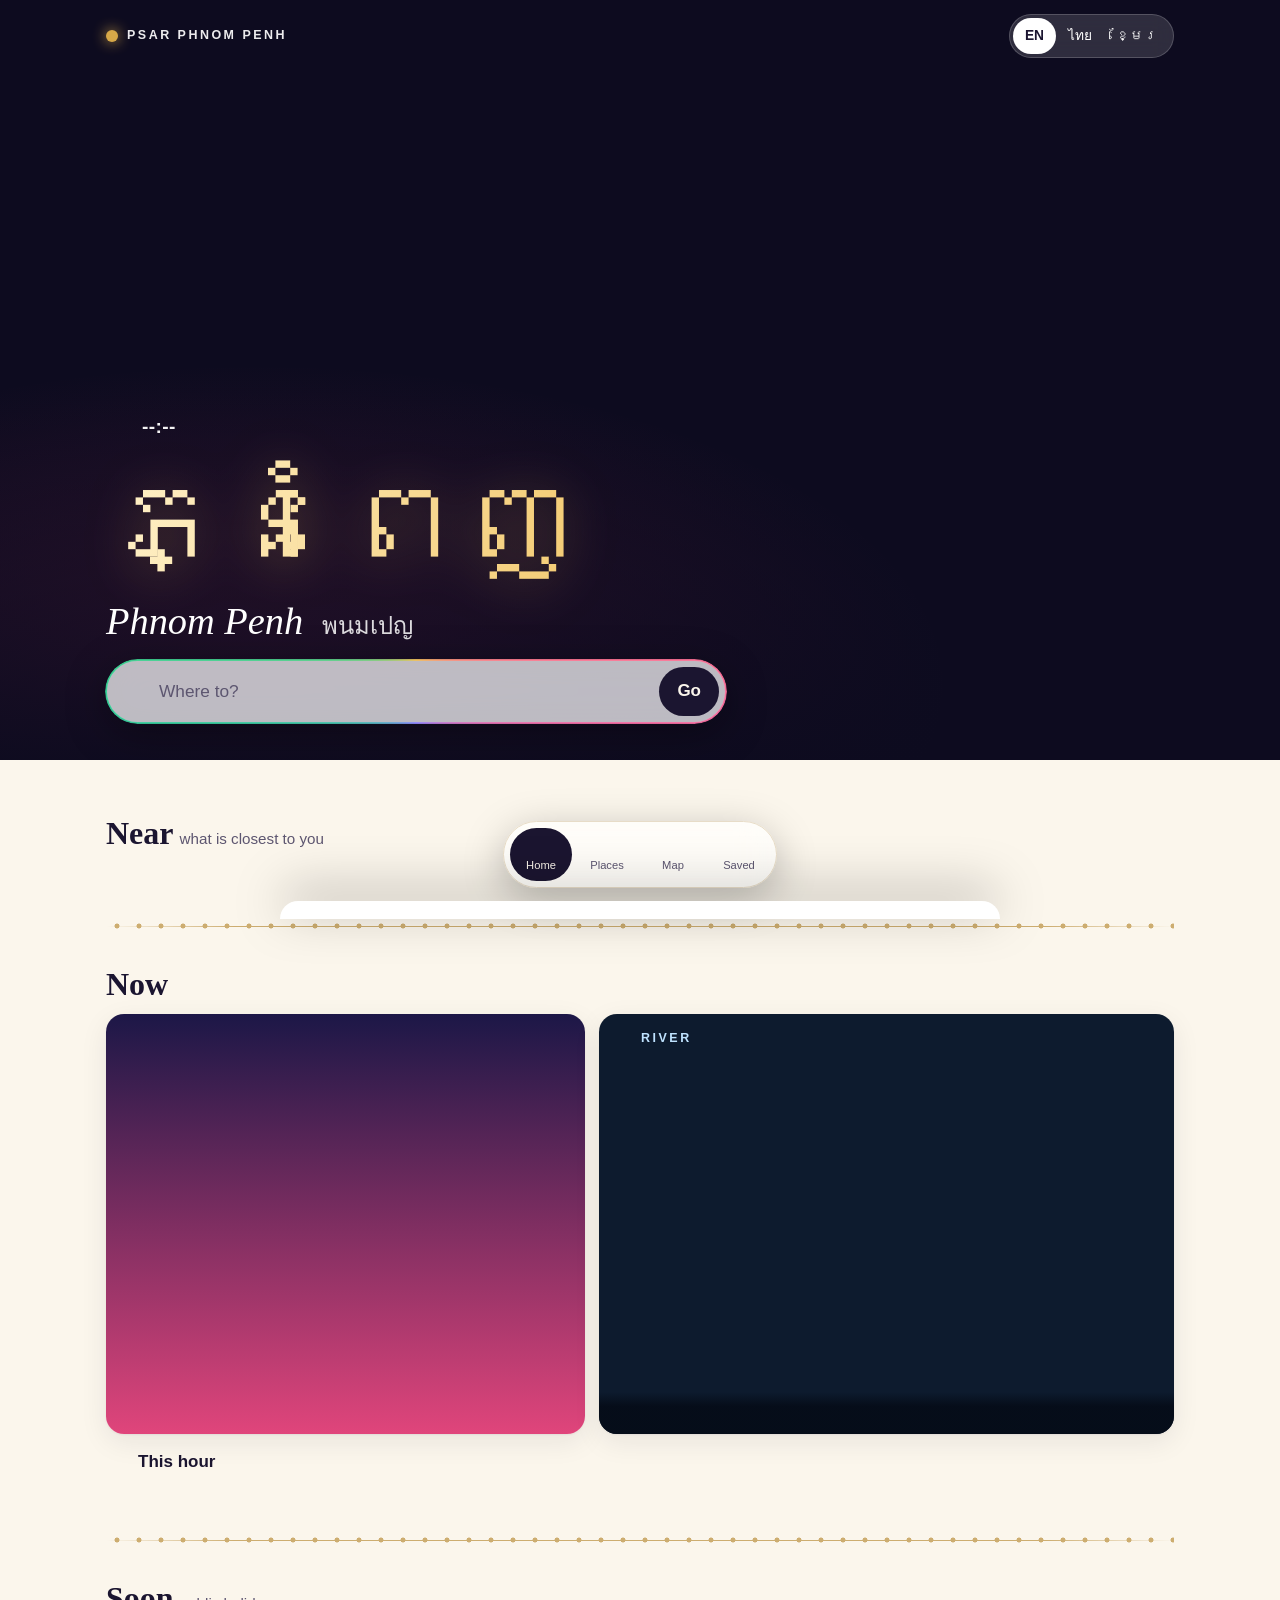
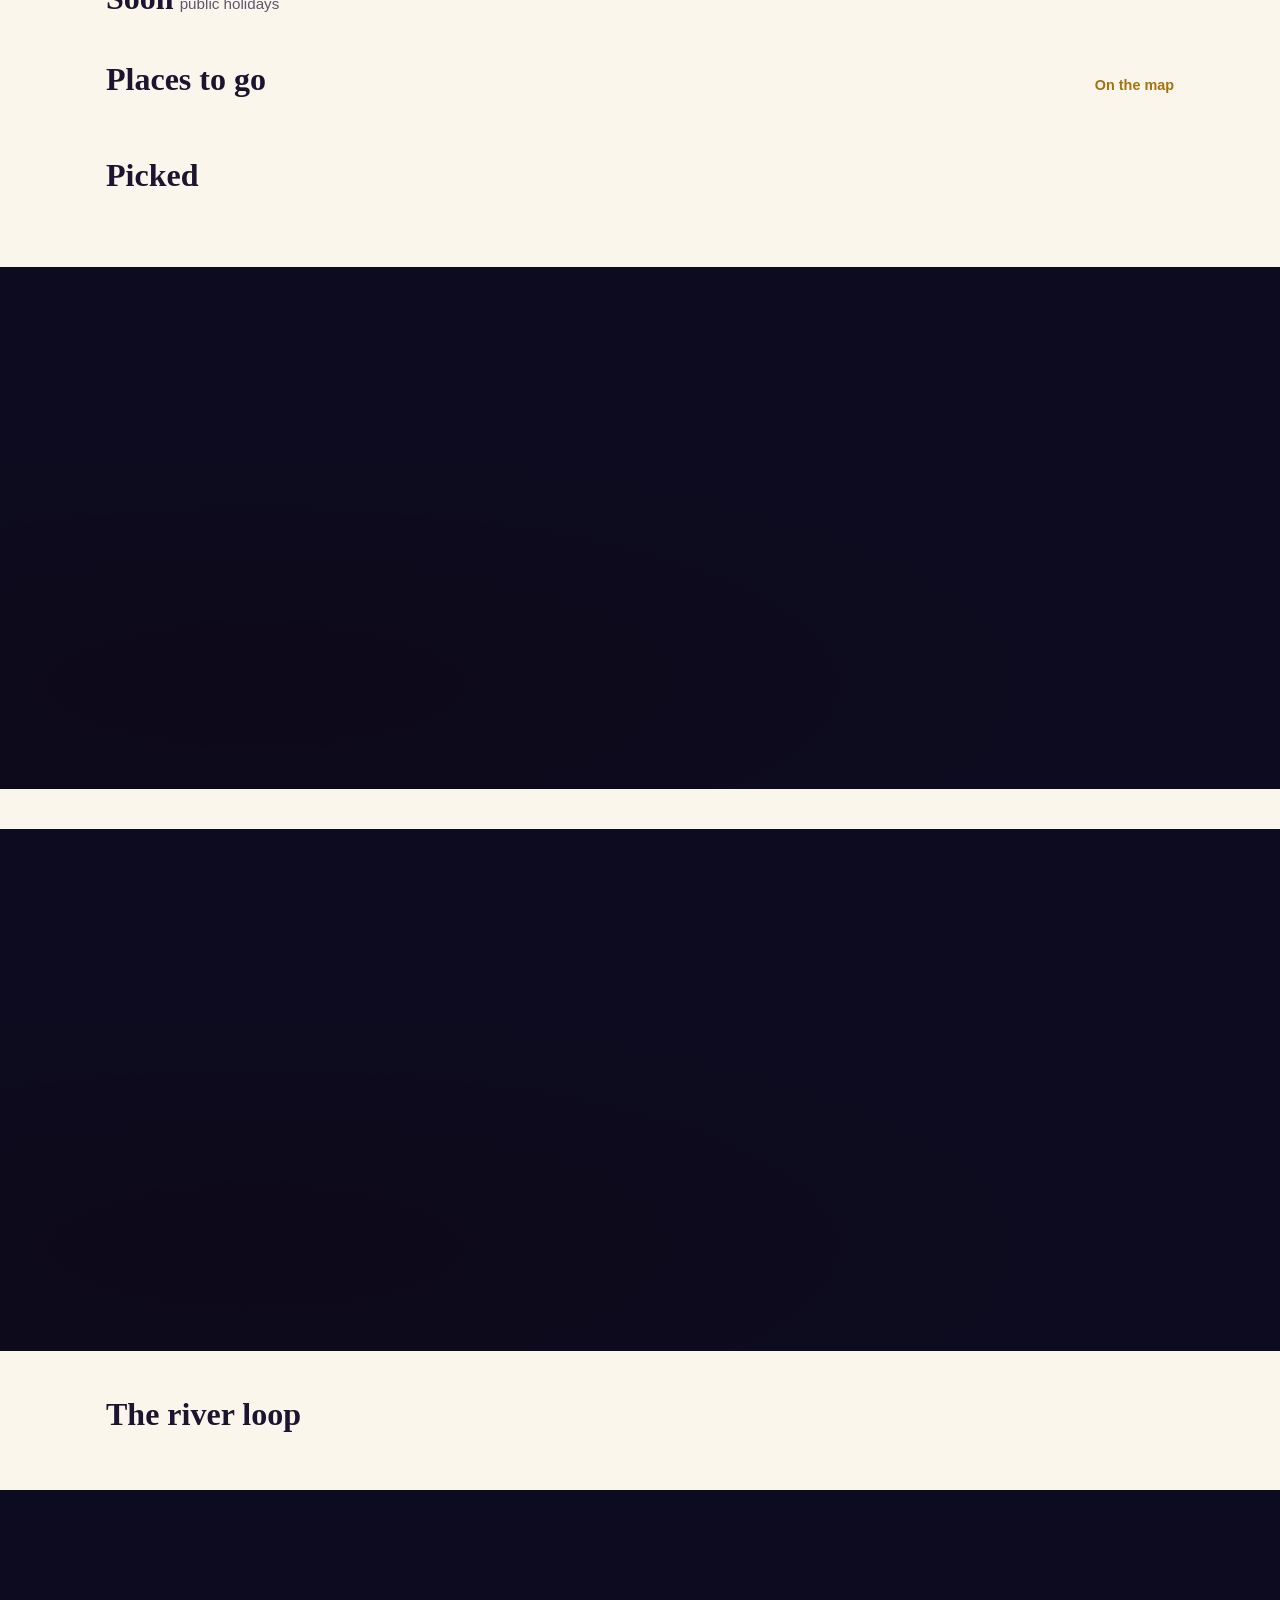
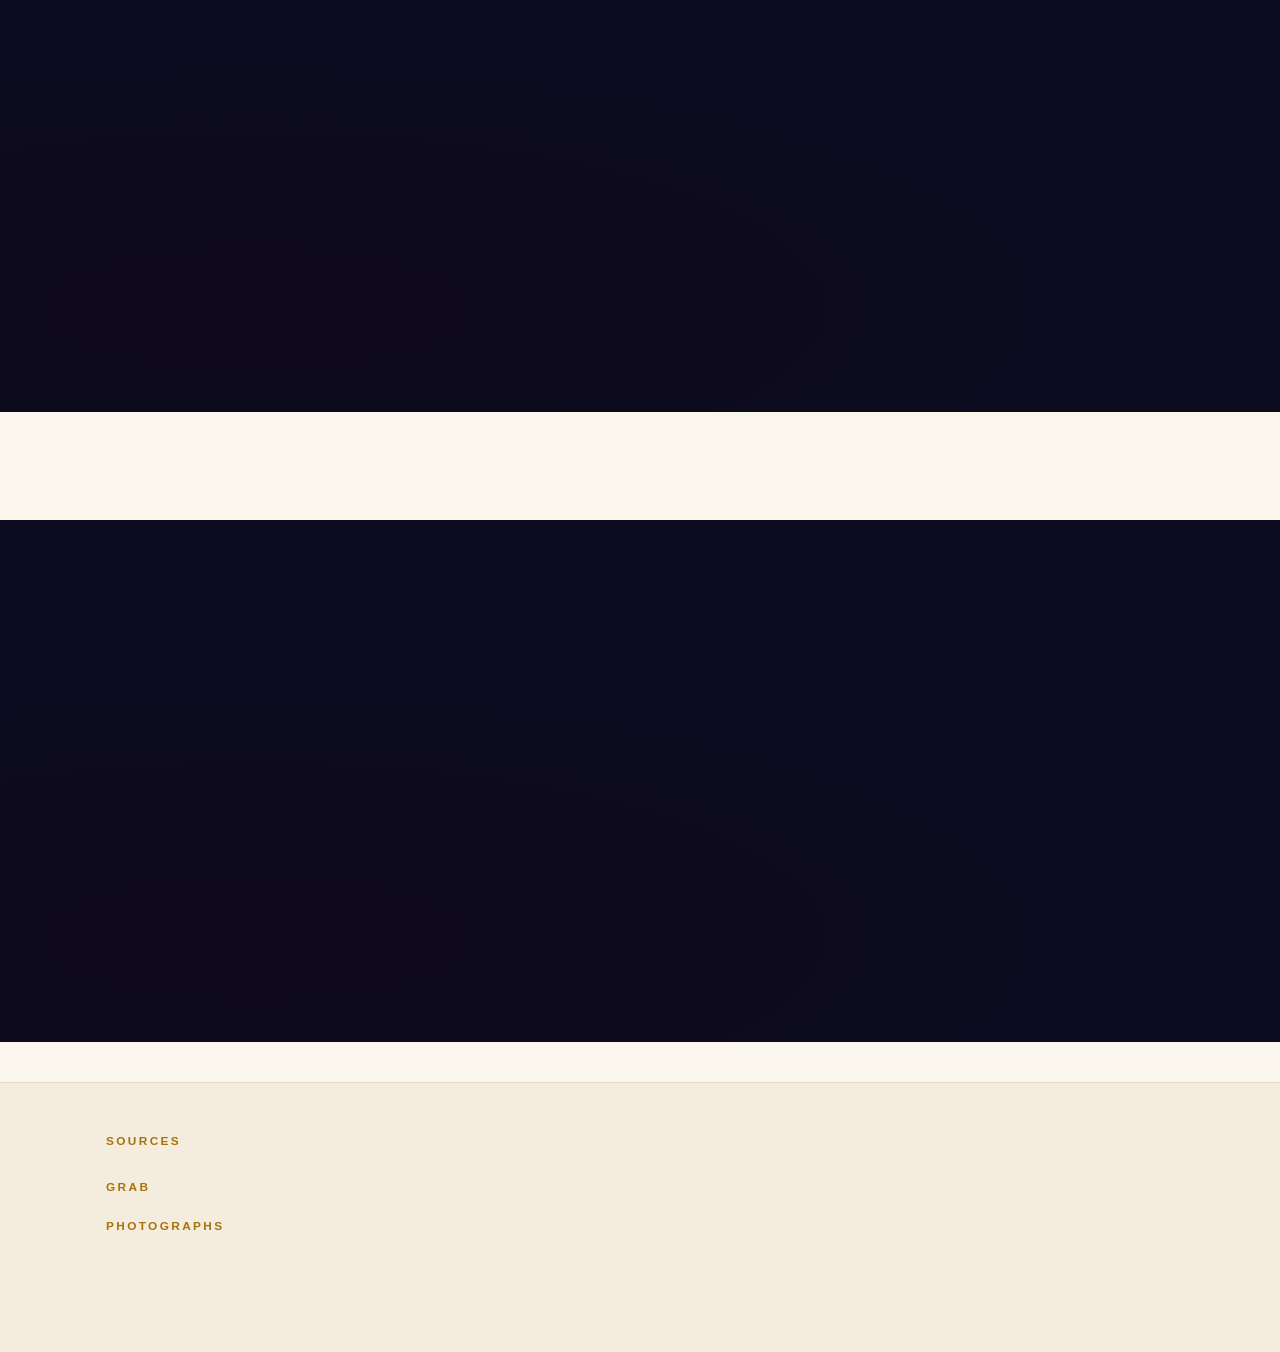
==== commit 69e04517: "Coming from Thailand: visas, airport, flights, Siem Reap, prices, nagas, spirit houses, teeth and oy" ====
--- a/tools/page.html
+++ b/tools/page.html
@@ -18,6 +18,8 @@
 <meta property="og:image:height" content="630">
 <meta name="twitter:card" content="summary_large_image">
 <meta name="twitter:image" content="__SITE__card.jpg">
+<link rel="alternate" type="text/plain" title="For AI assistants" href="llms.txt">
+<script type="application/ld+json">__JSONLD__</script>
 <script>if(/[.]translate[.]goog$/.test(location.hostname))location.replace("https://"+location.hostname.slice(0,-15).replace(/--/g,"~").replace(/-/g,".").replace(/~/g,"-")+location.pathname+location.search.replace(/([?&])_x_tr_[^&]*/g,"$1").replace(/[?&]+$/,"").replace(/[?]&+/,"?")+location.hash)</script>
 <style>
 /*__FONTS__*/
@@ -212,6 +214,69 @@
   @keyframes fall{0%{transform:translate(0,0) rotate(0);opacity:0}10%{opacity:1}100%{transform:translate(-14px,100px) rotate(220deg);opacity:0}}
   .ev.live{box-shadow:var(--shadow),0 0 0 2px color-mix(in srgb,var(--gold-hi) 55%,transparent)}
 }
+/* picks */
+.pick{background:var(--surface);border:1px solid var(--line);border-radius:var(--r);padding:14px 16px;box-shadow:var(--shadow);display:flex;flex-direction:column;gap:4px;position:relative;overflow:hidden}
+.pick::after{content:"";position:absolute;right:-30px;top:-30px;width:110px;height:110px;border-radius:50%;background:radial-gradient(closest-side,color-mix(in srgb,var(--c) 35%,transparent),transparent)}
+.pick .pk-ic{width:44px;height:44px;border-radius:14px;display:grid;place-items:center;color:#fff;background:var(--c)}
+.pick b{font-size:1.12rem;line-height:1.3;margin-top:4px}
+.pick .mt{font-size:.82rem;color:var(--muted)}
+.pick p{margin:4px 0 0;font-size:.92rem;line-height:1.5}
+.pick{align-self:start}
+.pick .pk-row{display:flex;gap:6px;align-items:center;margin-top:auto;padding-top:10px}
+.pick .pk-row .pill{padding:7px 10px}
+.pick .d{font-weight:700;font-size:.85rem;color:var(--c);margin-right:auto}
+/* trip page */
+.trip{max-width:860px}
+.toc{display:flex;gap:6px;flex-wrap:wrap;padding:14px 0 4px}
+.asof{font-size:.8rem;color:var(--faint);margin:6px 0 0}
+.tsec{padding:26px 0 8px;border-bottom:1px solid var(--line)}
+.tsec h2{font-family:var(--serif);font-size:2rem;line-height:1.1;margin:0 0 12px;display:flex;gap:10px;align-items:center}
+.tsec h2 .ico{width:28px;height:28px;color:var(--gold)}
+.tsec h3{font-size:1.08rem;margin:18px 0 6px}
+.tsec p{max-width:66ch}
+.tsec .src{font-size:.72rem;color:var(--faint);white-space:nowrap}
+.tsec a.src{padding:0 2px}
+.facts{display:grid;grid-template-columns:minmax(120px,32%) 1fr;gap:8px 16px;margin:10px 0}
+.facts dt{font-weight:700;color:var(--muted);font-size:.92rem}
+.facts dd{margin:0}
+.tcards{display:grid;gap:12px;grid-template-columns:repeat(auto-fit,minmax(230px,1fr));margin:12px 0}
+.tcard{background:var(--surface);border:1px solid var(--line);border-radius:var(--r);padding:14px 16px;box-shadow:var(--shadow)}
+.tcard.hot{border:2px solid var(--gold-hi);box-shadow:var(--shadow),0 0 30px -10px var(--gold-hi)}
+.tcard .tc-k{font-size:.72rem;letter-spacing:.18em;text-transform:uppercase;color:var(--gold);font-weight:700}
+.tcard b{display:block;font-size:1.12rem;line-height:1.3;margin:2px 0 4px}
+.tcard p{margin:0;font-size:.94rem;line-height:1.55;color:var(--muted)}
+.pgrid{display:grid;gap:4px;margin:10px 0}
+.prow{display:grid;grid-template-columns:1fr;gap:4px;padding:10px 0;border-bottom:1px solid var(--line)}
+@media (min-width:700px){.prow{grid-template-columns:200px 1fr 110px;align-items:center}}
+.plab{display:flex;gap:8px;align-items:center;font-weight:600;line-height:1.3}
+.plab .ico{color:var(--gold)}
+.plab small{display:block;font-weight:400;color:var(--faint);font-size:.76rem}
+.bars{display:grid;gap:4px}
+.bar{position:relative;height:26px;border-radius:8px;background:var(--bg2);overflow:hidden;display:flex;align-items:center;justify-content:space-between;padding:0 8px;font-size:.8rem}
+.bar::before{content:"";position:absolute;inset:0;right:auto;width:var(--w);border-radius:8px;z-index:0}
+.bar.pp::before{background:linear-gradient(90deg,color-mix(in srgb,var(--lotus) 55%,transparent),color-mix(in srgb,var(--lotus) 85%,transparent))}
+.bar.cm::before{background:linear-gradient(90deg,color-mix(in srgb,var(--indigo) 45%,transparent),color-mix(in srgb,var(--indigo) 80%,transparent))}
+.bar span,.bar b{position:relative;z-index:1}
+.bar b{font-variant-numeric:tabular-nums}
+.pwin{font-size:.84rem;font-weight:700;color:var(--muted)}
+.th-wins .pwin{color:var(--indigo)}
+.pnote{grid-column:1/-1;margin:0;font-size:.84rem;color:var(--muted)}
+.regionwrap{margin:12px 0}
+.regionmap{width:100%;height:auto;display:block;border-radius:18px;box-shadow:var(--shadow)}
+.rm-sea{fill:var(--water)} .rm-land{fill:var(--bg2);stroke:var(--line);stroke-width:.8}
+.rm-th{fill:color-mix(in srgb,var(--indigo) 14%,var(--bg2));stroke:var(--line);stroke-width:.8}
+.rm-kh{fill:color-mix(in srgb,var(--lotus) 16%,var(--bg2));stroke:var(--line);stroke-width:.8}
+.rm-water{fill:var(--water)} .rm-river{fill:none;stroke:var(--water);stroke-width:1.4}
+.rm-cty{font:600 13px var(--body);fill:var(--faint);letter-spacing:.2em;text-transform:uppercase;text-anchor:middle}
+.rm-road{fill:none;stroke:var(--gold);stroke-width:3;stroke-linecap:round;stroke-dasharray:1 6}
+.rm-fly{fill:none;stroke:var(--lotus);stroke-width:2;stroke-dasharray:6 6;opacity:.85}
+@media (prefers-reduced-motion:no-preference){.rm-fly{animation:fly 1.6s linear infinite}@keyframes fly{to{stroke-dashoffset:-24}}}
+.rm-ap circle{fill:var(--ink);stroke:var(--gold-hi);stroke-width:2.5}
+.rm-ap text{font:600 13px var(--body);fill:var(--ink);paint-order:stroke;stroke:var(--bg);stroke-width:4px}
+.rm-ap .rm-code{font-weight:800;fill:var(--lotus)}
+.tphoto{margin:14px 0}
+.tphoto img{width:100%;border-radius:18px;display:block}
+.tphoto figcaption{font-size:.74rem;color:var(--faint);margin-top:4px}
 /* bands (site-kit) */
 .band{position:relative;isolation:isolate;margin:40px 0 20px;width:100%;min-height:clamp(300px,58vh,560px);display:grid;align-items:end;
   background-size:cover;background-position:center;background-attachment:fixed;background-color:#0d0b1f;color:#fff;text-decoration:none}
@@ -414,6 +479,15 @@
   </section>
 </main>
 
+<main class="wrap">
+  <section class="sec" id="picks" aria-labelledby="picks-h">
+    <div class="sh"><h2 id="picks-h" data-t="picks">Picked</h2></div>
+    <div class="hscroll golist" id="pickrow"></div>
+  </section>
+</main>
+
+<a class="band" id="bandtrip" href="#/trip"></a>
+
 <a class="band" id="band1" href="#/l/wat-phnom"></a>
 
 <main class="wrap">
@@ -453,6 +527,7 @@
 
 <div class="panel" id="listpanel" role="dialog" aria-modal="true" aria-labelledby="lp-t"></div>
 <div class="panel" id="lmpanel" role="dialog" aria-modal="true"></div>
+<div class="panel" id="trippanel" role="dialog" aria-modal="true" aria-labelledby="trip-h"></div>
 <div class="panel" id="mappanel" role="dialog" aria-modal="true" aria-label="Map">
   <canvas id="bigmap"></canvas>
   <div class="phead"><a class="iconbtn" href="#/" aria-label="Back" data-back><svg class="ico"><use href="#i-back"/></svg></a><span class="t" data-t="map">Map</span></div>
@@ -466,6 +541,7 @@
   </div>
   <div class="mapnote">© OpenStreetMap contributors · Overture Maps</div>
 </div>
+<template id="regiontpl"><!--__REGION__--></template>
 <div class="scrimall" id="scrim"></div>
 <div class="sheet" id="sheet" role="dialog" aria-modal="true" aria-labelledby="sh-t"></div>
 
@@ -532,7 +608,8 @@
  riverNote:["June to October the Mekong floods up the Tonlé Sap into the lake; in November it turns back. Drawn from the season, not a gauge.",
             "มิถุนายนถึงตุลาคม น้ำโขงหนุนโตนเลสาบขึ้นไปสู่ทะเลสาบ พฤศจิกายนจึงไหลกลับ ภาพนี้วาดตามฤดู ไม่ใช่ค่าวัดจริง",
             "ពីខែមិថុនាដល់តុលា ទឹកមេគង្គហូរឡើងតាមទន្លេសាបចូលបឹង ហើយខែវិច្ឆិកាវាហូរត្រឡប់វិញ។ គូរតាមរដូវ មិនមែនតាមការវាស់ទេ។"],
- nearGps:["from your phone's position","จากตำแหน่งโทรศัพท์","ពីទីតាំងទូរស័ព្ទរបស់អ្នក"]
+ nearGps:["from your phone's position","จากตำแหน่งโทรศัพท์","ពីទីតាំងទូរស័ព្ទរបស់អ្នក"],
+ picks:["Picked","ร้านที่เลือกไว้","ជ្រើសរើស"]
 };
 var LANG = store("lang") || "en", LI = {en:0,th:1,km:2};
 function T(k,n){ var v = W[k] ? W[k][LI[LANG]] : k; return n!==undefined ? v.replace("{n}",n) : v; }
@@ -1023,10 +1100,72 @@
   openPanel(el);
 }
 
+
+/* ---------- picks: named places with their Grab buttons ---------- */
+var TRIP = BOOT.trip;
+function L3(o){ return o ? (LANG==="th" ? (o.th||o.en) : LANG==="km" ? (o.km||o.en) : o.en) : ""; }
+function pickCard(pk){
+  var d = ME ? '<span class="d">'+fmtD(dist(ME.lat,ME.lng,pk.lat,pk.lng))+'</span>' : "";
+  return '<div class="pick" style="--c:'+(pk.color||"var(--lotus)")+'"><span class="pk-ic">'+ico(pk.icon)+'</span>'+
+    '<b>'+esc(pk.name)+'</b><span class="mt">'+esc(L3(pk.what))+'</span>'+(pk.line?'<p>'+esc(L3(pk.line))+'</p>':"")+
+    '<span class="pk-row">'+d+rideBtn(pk.lat,pk.lng,pk.name)+(pk.phone?'<a class="pill" href="tel:'+esc(pk.phone)+'">'+ico("i-phone")+'</a>':"")+
+    (pk.fb?'<a class="pill" href="https://www.facebook.com/'+esc(pk.fb)+'" target="_blank" rel="noopener" aria-label="Facebook">'+ico("i-link")+'</a>':"")+
+    (pk.url?'<a class="pill" href="'+esc(pk.url)+'" target="_blank" rel="noopener">'+ico("i-globe")+'</a>':"")+'</span></div>';
+}
+function paintPicks(){
+  if(!TRIP) return;
+  $("pickrow").innerHTML = TRIP.picks.map(pickCard).join("");
+  var b=$("bandtrip"); b.style.backgroundImage="url(img/"+TRIP.band+".jpg)";
+  b.innerHTML='<div class="in"><span class="kicker">'+esc(L3(TRIP.kicker))+'</span><h2>'+esc(L3(TRIP.title))+'</h2><p>'+esc(L3(TRIP.lede))+'</p></div><span class="cred">'+credit(TRIP.band)+'</span>';
+}
+
+/* ---------- the trip page: coming from Thailand ---------- */
+function money(usd){ /* in the reader's currency first */
+  var r=TRIP.rates, b="฿"+Math.round(usd*r.thb).toLocaleString("en"), u="$"+(usd<10?usd.toFixed(2):Math.round(usd).toLocaleString("en"));
+  return LANG==="th" ? b : u;
+}
+function priceTable(){
+  var rows=TRIP.prices, html='<div class="pgrid">';
+  rows.forEach(function(p){
+    var mx=Math.max(p.pp,p.cm), cheaper = Math.abs(p.pp-p.cm)/mx < .08 ? "same" : p.pp<p.cm ? "pp" : "cm";
+    var pct = cheaper==="same" ? "" : Math.round((1-Math.min(p.pp,p.cm)/mx)*100)+"%";
+    html += '<div class="prow'+(cheaper==="cm"?" th-wins":"")+'"><div class="plab">'+ico(p.icon)+'<span>'+esc(L3(p.item))+(p.unit?' <small>'+esc(L3(p.unit))+'</small>':"")+'</span></div>'+
+      '<div class="bars"><div class="bar pp" style="--w:'+(p.pp/mx*100).toFixed(1)+'%"><span>'+esc(L3(TRIP.cities.pp))+'</span><b>'+money(p.pp)+'</b></div>'+
+      '<div class="bar cm" style="--w:'+(p.cm/mx*100).toFixed(1)+'%"><span>'+esc(L3(TRIP.cities.cm))+'</span><b>'+money(p.cm)+'</b></div></div>'+
+      '<div class="pwin">'+(cheaper==="same"?esc(L3(TRIP.words.same)):esc(LANG==="en"?L3(TRIP.cities[cheaper])+" "+pct+" "+L3(TRIP.words.cheaper):L3(TRIP.cities[cheaper])+L3(TRIP.words.cheaper)+" "+pct))+'</div>'+
+      (p.note?'<p class="pnote">'+esc(L3(p.note))+'</p>':"")+'</div>';
+  });
+  return html+'</div>';
+}
+function block(b){
+  if(b.t==="p") return '<p>'+esc(L3(b))+(b.src?srcLink(b.src):"")+'</p>';
+  if(b.t==="h") return '<h3>'+esc(L3(b))+'</h3>';
+  if(b.t==="facts") return '<dl class="facts">'+b.rows.map(function(r){ return '<dt>'+esc(L3(r.k))+'</dt><dd>'+esc(L3(r.v))+(r.src?srcLink(r.src):"")+'</dd>'; }).join("")+'</dl>';
+  if(b.t==="cards") return '<div class="tcards">'+b.cards.map(function(c){ return '<div class="tcard'+(c.hot?" hot":"")+'"><span class="tc-k">'+esc(L3(c.k))+'</span><b>'+esc(L3(c.h))+'</b><p>'+esc(L3(c.p))+'</p>'+(c.src?srcLink(c.src):"")+'</div>'; }).join("")+'</div>';
+  if(b.t==="prices") return priceTable();
+  if(b.t==="region") return '<div class="regionwrap">'+document.getElementById("regiontpl").innerHTML+'</div>';
+  if(b.t==="picks") return '<div class="hscroll golist">'+b.ids.map(function(id){ return pickCard(TRIP.picks.filter(function(x){ return x.id===id; })[0]); }).join("")+'</div>';
+  if(b.t==="ride") return '<p>'+rideBtn(b.lat,b.lng,b.name,true)+'</p>';
+  if(b.t==="photo") return '<figure class="tphoto"><img src="img/'+b.slug+'.jpg" alt="" loading="lazy"><figcaption>'+esc(L3(b))+' · '+credit(b.slug)+'</figcaption></figure>';
+  return "";
+}
+function srcLink(u){ var list = Array.isArray(u)?u:[u]; return ' <span class="src">'+esc(T("source"))+' '+list.map(function(x,i){ return '<a class="src" href="'+esc(x)+'" target="_blank" rel="noopener">'+(i+1)+'</a>'; }).join(" ")+'</span>'; }
+function openTrip(sec){
+  var el=$("trippanel");
+  var toc = TRIP.sections.map(function(s){ return '<a class="pill" href="#/trip/'+s.id+'">'+ico(s.icon)+esc(L3(s.h))+'</a>'; }).join("");
+  el.innerHTML = '<div class="phead"><a class="iconbtn" href="#/" aria-label="Back" data-back>'+ico("i-back")+'</a><span class="t">'+esc(L3(TRIP.title))+'</span></div>'+
+    '<div class="lhero" style="min-height:280px"><span class="bg" style="background-image:url(img/'+TRIP.band+'.jpg)"></span><div class="in"><span class="kicker" style="color:#ffe3a3">'+esc(L3(TRIP.kicker))+'</span><h2 id="trip-h">'+esc(L3(TRIP.title))+'</h2><p style="margin:.3rem 0 0;max-width:40ch">'+esc(L3(TRIP.lede))+'</p><span class="cred">'+credit(TRIP.band)+'</span></div></div>'+
+    '<div class="wrap trip"><nav class="toc">'+toc+'</nav><p class="asof">'+esc(L3(TRIP.asof))+'</p>'+
+    TRIP.sections.map(function(s){ return '<section class="tsec" id="t-'+s.id+'"><h2>'+ico(s.icon)+esc(L3(s.h))+'</h2>'+s.blocks.map(block).join("")+'</section>'; }).join("")+'</div>';
+  if(!el.classList.contains("open")) openPanel(el);
+  Array.prototype.forEach.call(el.querySelectorAll(".regionmap [data-en]"),function(t){ t.textContent=t.getAttribute("data-"+LANG)||t.getAttribute("data-en"); });
+  if(sec){ var t=$("t-"+sec); if(t) setTimeout(function(){ el.scrollTo({top:t.offsetTop-70}); },30); } else el.scrollTop=0;
+}
+
 /* ---------- panels + router ---------- */
 var OPEN=null;
-function openPanel(el){ [$("listpanel"),$("lmpanel"),$("mappanel")].forEach(function(p){ if(p!==el) p.classList.remove("open"); }); el.classList.add("open"); el.scrollTop=0; OPEN=el; document.body.style.overflow="hidden"; }
-function closePanels(){ [$("listpanel"),$("lmpanel"),$("mappanel")].forEach(function(p){ p.classList.remove("open"); }); OPEN=null; document.body.style.overflow=""; MAP.on=false; }
+function openPanel(el){ [$("listpanel"),$("lmpanel"),$("mappanel"),$("trippanel")].forEach(function(p){ if(p!==el) p.classList.remove("open"); }); el.classList.add("open"); el.scrollTop=0; OPEN=el; document.body.style.overflow="hidden"; }
+function closePanels(){ [$("listpanel"),$("lmpanel"),$("mappanel"),$("trippanel")].forEach(function(p){ p.classList.remove("open"); }); OPEN=null; document.body.style.overflow=""; MAP.on=false; }
 var navCount=0;
 function route(){
   var h=decodeURIComponent(location.hash.replace(/^#\/?/,"")), parts=h.split("/");
@@ -1037,6 +1176,7 @@
   else if(parts[0]==="q"){ openList("all",parts.slice(1).join("/")); tab="list"; }
   else if(parts[0]==="l"){ openLandmark(parts[1]); tab="home"; }
   else if(parts[0]==="map"){ openMap(parts[1]); tab="map"; }
+  else if(parts[0]==="trip"){ openTrip(parts[1]); tab="home"; }
   else closePanels();
   ["home","list","map","saved"].forEach(function(t){ var a=$("tab-"+t); if(t===tab) a.setAttribute("aria-current","page"); else a.removeAttribute("aria-current"); });
 }
@@ -1183,7 +1323,7 @@
 Array.prototype.forEach.call(document.querySelectorAll(".langs button"),function(b){ b.onclick=function(){ setLang(b.dataset.lang); }; });
 $("whereform").onsubmit=function(e){ e.preventDefault(); var v=$("whereq").value.trim(); location.hash = v ? "#/q/"+encodeURIComponent(v) : "#/s/all"; };
 
-function paintAll(){ var m=paintClock(); paintTiles(); paintNear(); paintHours(m); paintSoon(); paintGo(); paintLoop(); paintBands(); paintFooter(); river(); }
+function paintAll(){ var m=paintClock(); paintTiles(); paintNear(); paintHours(m); paintSoon(); paintGo(); paintPicks(); paintLoop(); paintBands(); paintFooter(); river(); }
 var riverOnce=river; river=function(){ paintRiverCap(); if(!river.done){ river.done=true; riverOnce(); } };
 setLang(LANG);
 motes();
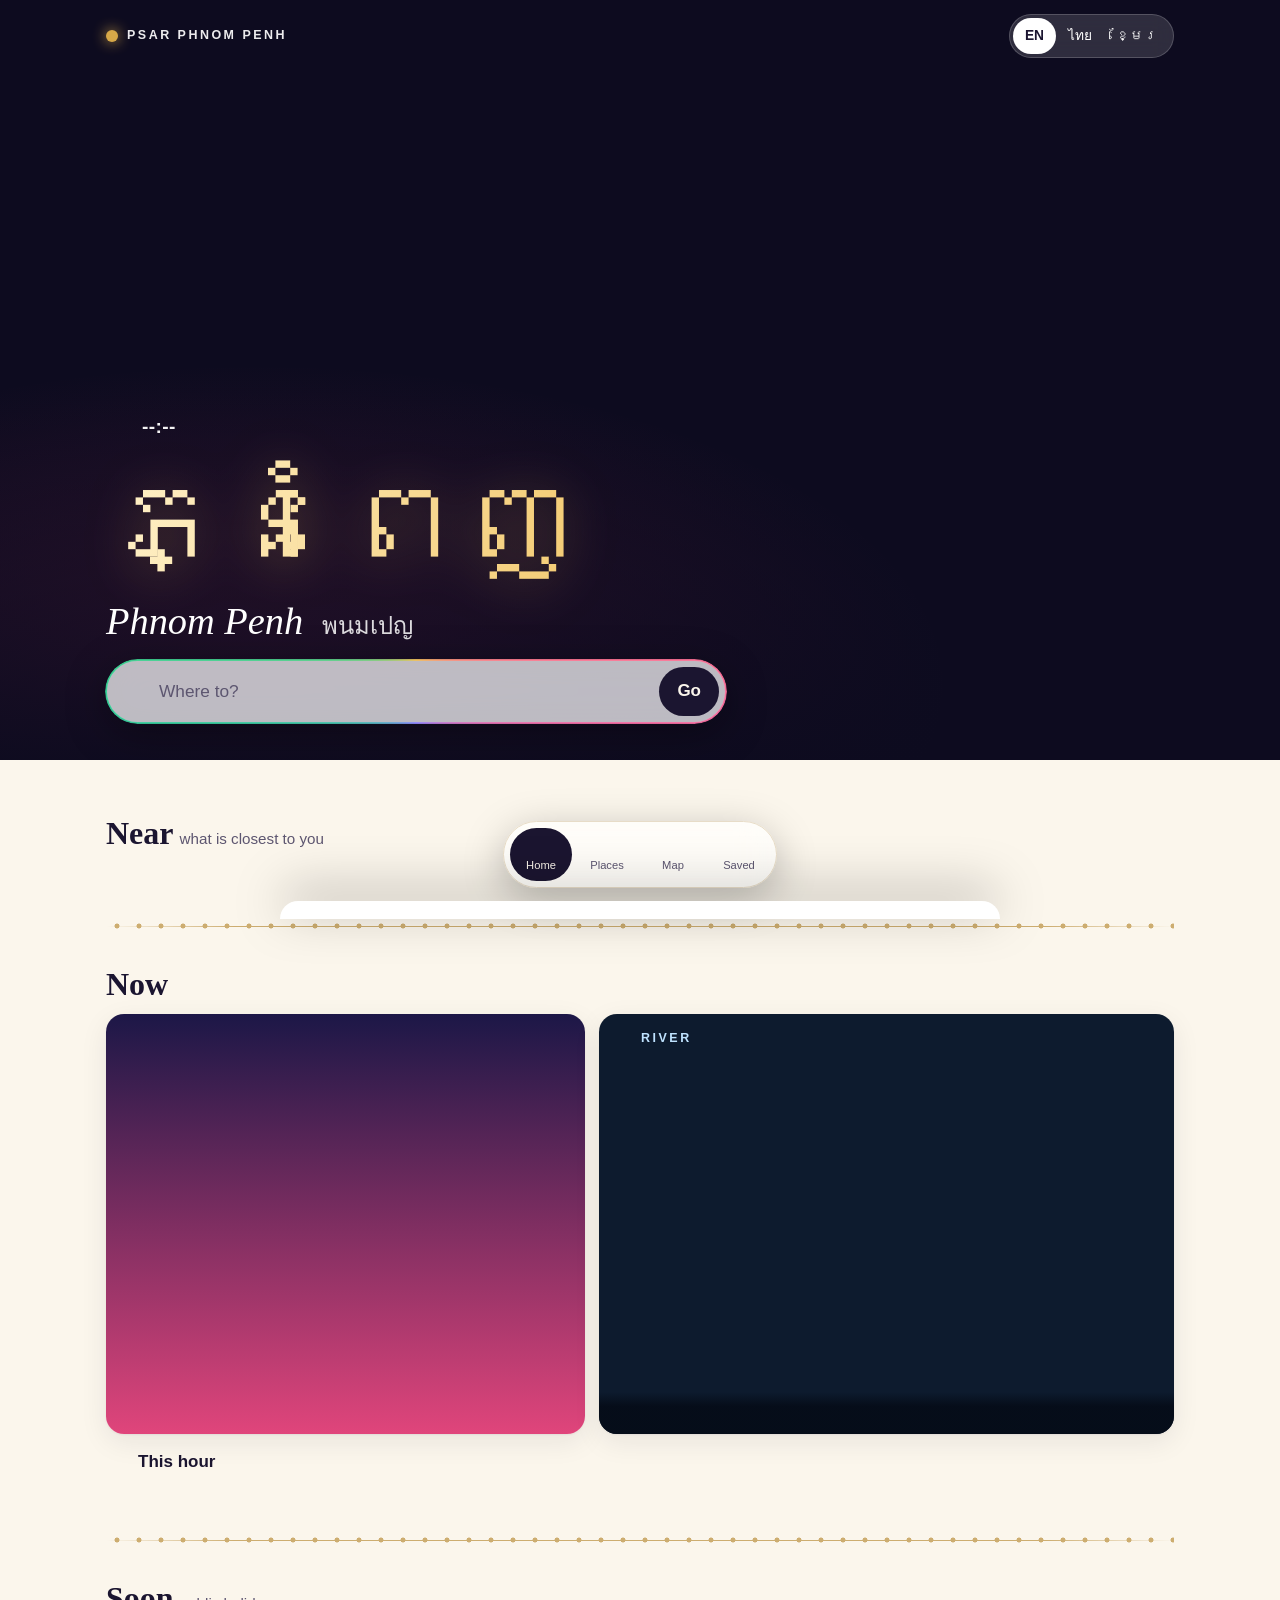
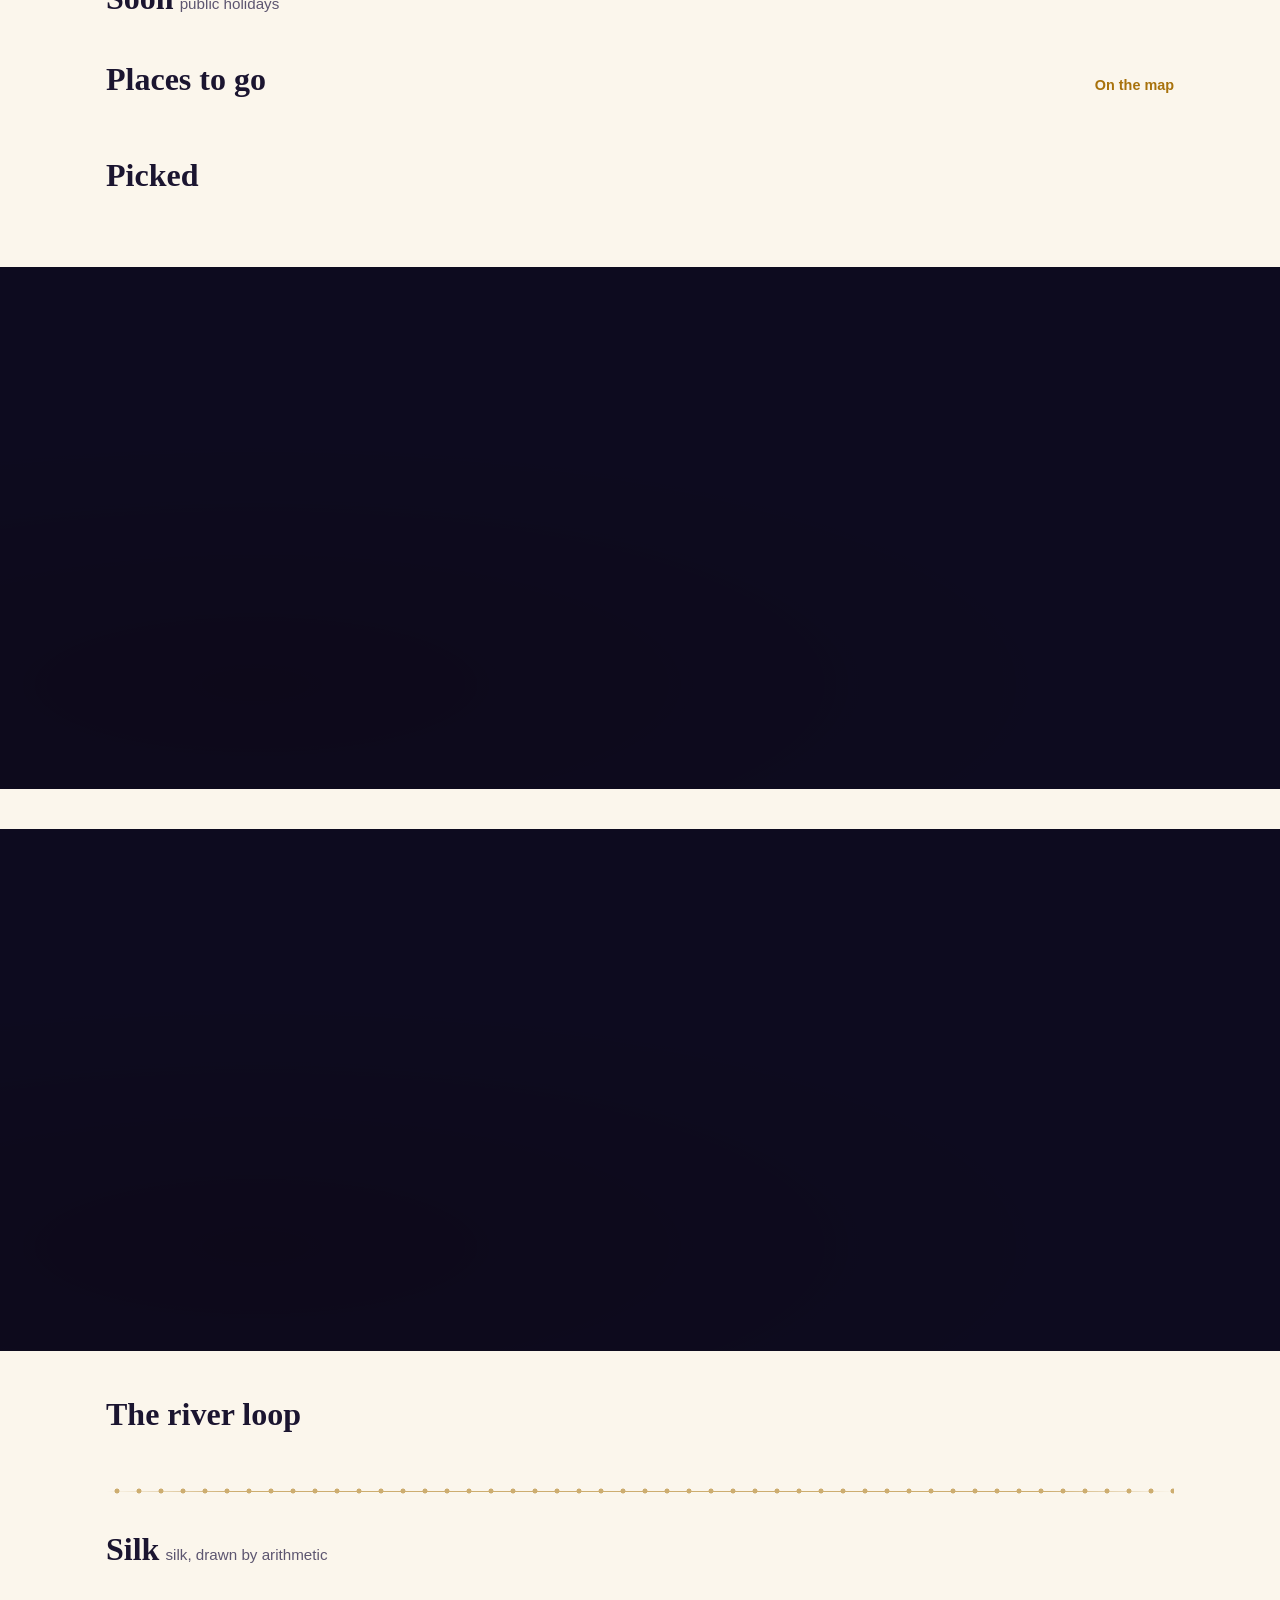
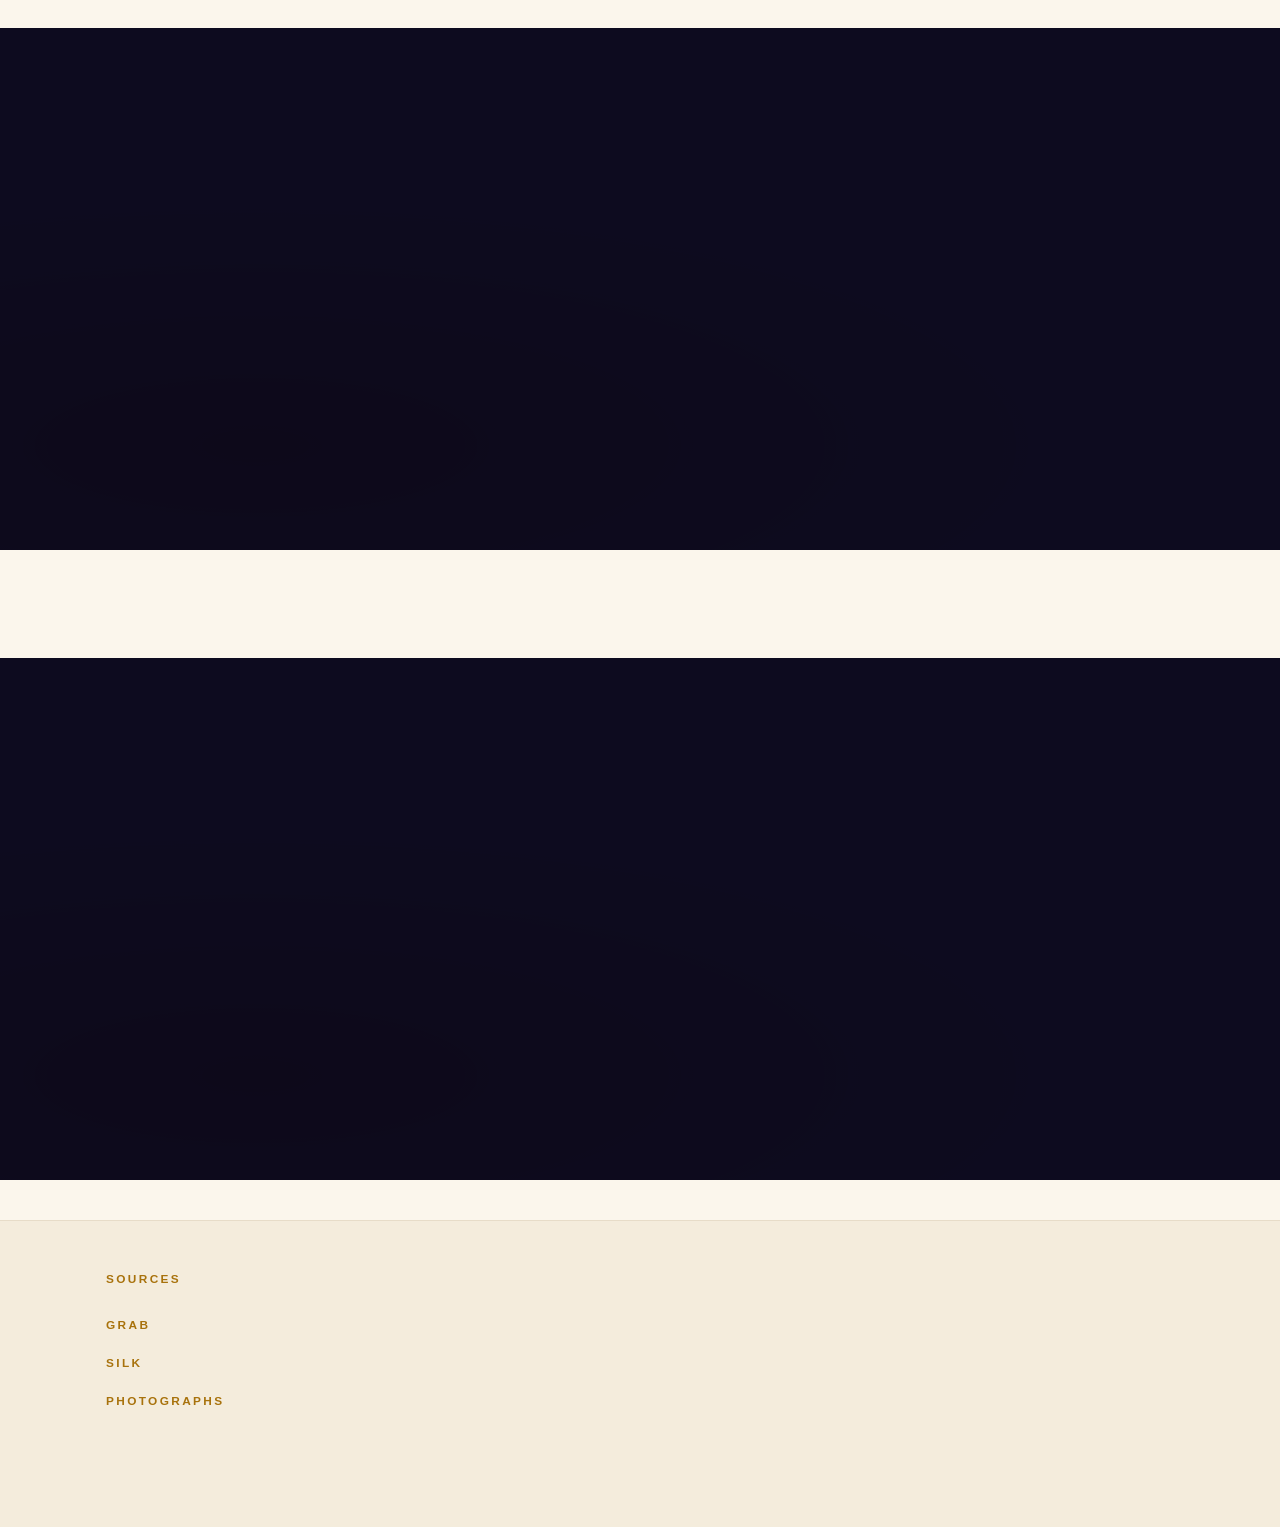
==== commit 10199aa6: "Link Warp and Weft: a Silk card on the home page, a Silk row on the Russian Market and Central Marke" ====
--- a/tools/page.html
+++ b/tools/page.html
@@ -30,6 +30,7 @@
   --water:#bcd7ea; --park:#cfe6c4; --watg:#f3dca0; --road:#ddd3c1; --road2:#c9bca4; --street:#e6ddcc;
   --shadow:0 1px 2px rgba(27,21,48,.06),0 8px 28px rgba(27,21,48,.08);
   --r:18px;
+  --wwgold:#7a5207;
   --khmer:"Kantumruy Pro",system-ui,sans-serif;
   --body:"Kantumruy Pro","Noto Sans Thai",-apple-system,BlinkMacSystemFont,"Segoe UI",sans-serif;
   --serif:"Cormorant Garamond","Noto Sans Thai",Georgia,serif;
@@ -42,6 +43,7 @@
   --gold:#f0c05a; --gold-hi:#ffd98a; --lotus:#ff6b9a; --indigo:#8f86ff; --jade:#2fd394; --jade-ink:#062a1c;
   --water:#123353; --park:#15321f; --watg:#3a2f14; --road:#342e60; --road2:#4a4282; --street:#241f47;
   --shadow:0 1px 2px rgba(0,0,0,.4),0 10px 30px rgba(0,0,0,.35);
+  --wwgold:#f0c05a;
   color-scheme:dark;
 }}
 *{box-sizing:border-box}
@@ -172,6 +174,23 @@
 .cred{display:block;font-size:.66rem;color:var(--faint);margin-top:3px;line-height:1.35}
 .cred a{color:inherit}
 .golist{grid-auto-columns:min(72%,300px)}
+
+/* silk: Warp and Weft, a sister site */
+.ww{display:grid;grid-template-columns:minmax(0,1.15fr) minmax(0,1fr);gap:0;background:var(--surface);border:1px solid var(--line);border-radius:var(--r);box-shadow:var(--shadow);overflow:hidden}
+.ww .wwimg{display:flex;align-items:center;background:#241a14}
+.ww .wwimg img{display:block;width:100%;height:auto;aspect-ratio:1200/630}
+.ww .wwtx{min-width:0;padding:18px 20px;display:flex;flex-direction:column;gap:8px}
+.ww .wwtx h3{font-family:var(--serif);font-size:1.7rem;line-height:1.1;margin:0}
+.ww .wwtx h3 a{color:inherit;text-decoration:none}
+.ww .wwalt{color:var(--wwgold);font-size:.95rem;margin:0}
+.ww .wwtx p{margin:0;max-width:52ch}
+.wwchips{display:flex;flex-wrap:wrap;gap:6px;margin-top:4px}
+.wwchips .pill{min-height:36px;padding:5px 12px;font-size:.86rem}
+@media (max-width:720px){.ww{grid-template-columns:minmax(0,1fr)}}
+.wwmini{display:grid;grid-template-columns:120px minmax(0,1fr);gap:12px;align-items:center;background:var(--surface);border:1px solid var(--line);border-radius:16px;padding:8px;box-shadow:var(--shadow);text-decoration:none;color:inherit;margin:8px 0 14px;max-width:620px}
+.wwmini img{width:120px;aspect-ratio:1200/630;object-fit:cover;border-radius:10px;display:block}
+.wwmini b{display:block;font-family:var(--serif);font-size:1.15rem}
+.wwmini span{font-size:.9rem;color:var(--muted)}
 
 /* soon */
 .soon{display:grid;gap:12px}
@@ -277,6 +296,95 @@
 .tphoto{margin:14px 0}
 .tphoto img{width:100%;border-radius:18px;display:block}
 .tphoto figcaption{font-size:.74rem;color:var(--faint);margin-top:4px}
+.steps{list-style:none;margin:10px 0;padding:0;counter-reset:st}
+.steps li{counter-increment:st;position:relative;padding:12px 0 12px 48px;border-bottom:1px solid var(--line)}
+.steps li::before{content:counter(st);position:absolute;left:0;top:12px;width:34px;height:34px;border-radius:50%;display:grid;place-items:center;font-weight:800;background:var(--gold-hi);color:#1b1530}
+.steps .st-when{display:block;font-size:.74rem;letter-spacing:.14em;text-transform:uppercase;color:var(--gold);font-weight:700}
+.steps b{display:block;font-size:1.06rem;line-height:1.35}
+.steps p{margin:2px 0 0;color:var(--muted);font-size:.94rem;line-height:1.55}
+.budget{background:var(--surface);border:2px solid var(--gold-hi);border-radius:var(--r);padding:16px;margin:18px 0;box-shadow:var(--shadow)}
+.budget h3{margin:0 0 10px}
+.b-in{display:grid;grid-template-columns:repeat(auto-fit,minmax(150px,1fr));gap:10px}
+.b-in label{display:flex;flex-direction:column;gap:4px;font-size:.84rem;color:var(--muted);font-weight:600}
+.b-in input,.b-in select{font:inherit;font-size:1.05rem;color:var(--ink);background:var(--bg);border:1.5px solid var(--line);border-radius:12px;padding:8px 10px;min-height:44px}
+.b-rows{display:grid;grid-template-columns:1fr auto;gap:4px 14px;margin:14px 0 6px}
+.b-rows dt{color:var(--muted)} .b-rows dd{margin:0;text-align:right;font-variant-numeric:tabular-nums;font-weight:600}
+.b-rows .b-tot{border-top:2px solid var(--line);padding-top:8px;margin-top:4px;font-size:1.15rem;font-weight:800;color:var(--ink)}
+.b-note{font-size:.8rem;color:var(--faint);margin:6px 0 0}
+/* trip: magic */
+.triphero{position:relative;isolation:isolate;min-height:min(78vh,640px);display:flex;align-items:flex-end;color:#fff;overflow:hidden;background:#0d0b1f}
+.triphero .bg{position:absolute;inset:-3%;z-index:-3;background-size:cover;background-position:center}
+@media (prefers-reduced-motion:no-preference){.triphero .bg{animation:kb 26s ease-in-out infinite alternate}}
+.triphero::before{content:"";position:absolute;inset:0;z-index:-2;background:linear-gradient(180deg,rgba(13,11,31,.15),rgba(13,11,31,0) 30%,rgba(13,11,31,.25) 55%,rgba(13,11,31,.9))}
+.triphero .tmotes{position:absolute;inset:0;width:100%;height:100%;z-index:-1;pointer-events:none}
+.triphero .in{max-width:860px;margin:0 auto;padding:18px 16px 30px;width:100%}
+.triphero .kicker{color:#ffe3a3}
+.triphero h2{font-family:var(--serif);font-size:clamp(2.4rem,9vw,4.4rem);line-height:1;margin:.2rem 0 .4rem;text-shadow:0 2px 30px rgba(0,0,0,.5)}
+.triphero p{margin:0;max-width:44ch;font-size:1.05rem;text-shadow:0 1px 14px rgba(0,0,0,.7)}
+.triphero .cred{position:absolute;right:8px;bottom:4px;color:#cfc8e6}
+.journey{width:100%;max-width:620px;height:auto;display:block;margin:18px 0 0}
+.jy-line{fill:none;stroke:rgba(255,227,163,.75);stroke-width:2;stroke-dasharray:4 7}
+.jy-stop circle{fill:#1b1530;stroke:#ffd98a;stroke-width:2.5}
+.jy-code{font:800 12px var(--body);fill:#ffd98a;text-anchor:middle;letter-spacing:.08em}
+.jy-name{font:500 12px var(--body);fill:#fff;text-anchor:middle}
+.jy-plane circle:last-child,.rm-plane circle:last-child{fill:#fff6d8}
+.rm-halo{fill:rgba(255,217,138,.35)}
+.rm-pulse{fill:none;stroke:var(--gold-hi);stroke-width:2;transform-box:fill-box;transform-origin:center;opacity:0}
+@media (prefers-reduced-motion:no-preference){.rm-pulse{animation:apulse 2.6s ease-out infinite}@keyframes apulse{0%{transform:scale(1);opacity:.9}100%{transform:scale(3.4);opacity:0}}}
+.tband{position:relative;isolation:isolate;margin:0 -16px 18px;min-height:clamp(200px,34vh,320px);display:flex;align-items:flex-end;color:#fff;background-size:cover;background-position:center;background-attachment:fixed;border-radius:0}
+@media (min-width:900px){.tband{margin:0 0 18px;border-radius:22px;overflow:hidden}}
+@media (pointer:coarse),(prefers-reduced-motion:reduce){.tband{background-attachment:scroll}}
+.tband::before{content:"";position:absolute;inset:0;z-index:-1;background:linear-gradient(180deg,rgba(13,11,31,.1) 20%,rgba(13,11,31,.85)),radial-gradient(90% 80% at 15% 100%,rgba(210,58,112,.35),transparent 60%)}
+.tband .tb-in{padding:18px 18px 16px}
+.tband .tb-n{font-family:var(--serif);font-style:italic;font-size:1.3rem;color:#ffe3a3}
+.tband h2{color:#fff;margin:0;font-size:clamp(1.8rem,6vw,2.6rem);text-shadow:0 2px 20px rgba(0,0,0,.5)}
+.tband h2 .ico{color:#ffe3a3}
+.tband .cred{position:absolute;right:8px;bottom:4px;color:#cfc8e6;font-size:.6rem}
+.tsec{border-bottom:0}
+.trip .kbach{margin:18px 0 0}
+.rv{opacity:1}
+@media (prefers-reduced-motion:no-preference){
+  .rv{opacity:0;transform:translateY(18px);transition:opacity .7s ease,transform .7s cubic-bezier(.2,.7,.2,1)}
+  .rv.in{opacity:1;transform:none}
+  .tcards .rv:nth-child(2){transition-delay:.08s}.tcards .rv:nth-child(3){transition-delay:.16s}.tcards .rv:nth-child(4){transition-delay:.24s}
+  .prow .bar::before{transform:scaleX(0);transform-origin:left;transition:transform 1s cubic-bezier(.2,.7,.2,1) .15s}
+  .prow.in .bar::before{transform:scaleX(1)}
+  .steps li.in::before{animation:glowpop .9s ease-out}
+  @keyframes glowpop{0%{transform:scale(.6);box-shadow:0 0 0 0 rgba(255,217,138,.9)}60%{transform:scale(1.12)}100%{transform:scale(1);box-shadow:0 0 0 14px rgba(255,217,138,0)}}
+}
+.steps{position:relative}
+.steps::before{content:"";position:absolute;left:16px;top:24px;bottom:24px;width:2px;background:linear-gradient(var(--gold-hi),color-mix(in srgb,var(--lotus) 70%,transparent))}
+.steps li::before{box-shadow:0 0 18px -2px var(--gold-hi);z-index:1}
+.b-rows dd.b-tot{background:linear-gradient(100deg,var(--gold),var(--lotus),var(--gold));background-size:200% 100%;-webkit-background-clip:text;background-clip:text;-webkit-text-fill-color:transparent;font-size:1.45rem}
+@media (prefers-reduced-motion:no-preference){.b-rows dd.b-tot{animation:shimmer 6s linear infinite}@keyframes shimmer{to{background-position:-200% 0}}}
+.tphoto img{box-shadow:var(--shadow)}
+/* home: magic */
+@property --a{syntax:"<angle>";inherits:false;initial-value:0deg}
+.heromoon{position:absolute;top:64px;right:20px;width:64px;height:64px;filter:drop-shadow(0 0 18px rgba(255,236,190,.7));z-index:0}
+.heromoon svg{width:100%;height:100%}
+@media (min-width:900px){.heromoon{top:90px;right:12%;width:84px;height:84px}}
+@media (prefers-reduced-motion:no-preference){
+  .hero .ph{animation:kb 30s ease-in-out infinite alternate}
+  .wm{animation:shimmer 9s linear infinite}
+  .whereto::before{animation:turn 8s linear infinite}
+  @keyframes turn{to{--a:360deg}}
+  .heromoon{animation:float 7s ease-in-out infinite}
+  @keyframes float{50%{transform:translateY(-6px)}}
+  main .rv{opacity:0;transform:translateY(16px);transition:opacity .7s ease,transform .7s cubic-bezier(.2,.7,.2,1)}
+  main .rv.in{opacity:1;transform:none}
+  .tiles .tile.rv{transform:translateY(12px) scale(.85)}
+  .tiles .tile.rv.in{transform:none}
+  .tiles .tile:nth-child(2){transition-delay:.04s}.tiles .tile:nth-child(3){transition-delay:.08s}.tiles .tile:nth-child(4){transition-delay:.12s}
+  .tiles .tile:nth-child(5){transition-delay:.16s}.tiles .tile:nth-child(6){transition-delay:.2s}.tiles .tile:nth-child(7){transition-delay:.24s}.tiles .tile:nth-child(8){transition-delay:.28s}
+  .tiles .tile:nth-child(9){transition-delay:.32s}.tiles .tile:nth-child(10){transition-delay:.36s}.tiles .tile:nth-child(11){transition-delay:.4s}.tiles .tile:nth-child(12){transition-delay:.44s}
+  .hscroll>.rv:nth-child(2){transition-delay:.07s}.hscroll>.rv:nth-child(3){transition-delay:.14s}.hscroll>.rv:nth-child(4){transition-delay:.21s}
+  .sh h2{position:relative}
+  .sh h2::after{content:"";position:absolute;left:0;bottom:-6px;height:2px;width:64px;background:linear-gradient(90deg,var(--gold-hi),var(--lotus));transform:scaleX(0);transform-origin:left;transition:transform .9s cubic-bezier(.2,.7,.2,1) .2s}
+  .sh.in h2::after{transform:scaleX(1)}
+  .tile .sq::after{content:"";position:absolute;inset:-4px;border-radius:24px;border:1.5px solid color-mix(in srgb,var(--c) 60%,transparent);opacity:0;transition:opacity .4s}
+  .tile:hover .sq::after,.tile:focus-visible .sq::after{opacity:1}
+  .sky svg circle{animation:glow 3.2s ease-in-out infinite}
+}
 /* bands (site-kit) */
 .band{position:relative;isolation:isolate;margin:40px 0 20px;width:100%;min-height:clamp(300px,58vh,560px);display:grid;align-items:end;
   background-size:cover;background-position:center;background-attachment:fixed;background-color:#0d0b1f;color:#fff;text-decoration:none}
@@ -420,6 +528,7 @@
 <header class="hero" id="top">
   <div class="ph" id="heroph" role="img" aria-label=""></div>
   <canvas id="motes" aria-hidden="true"></canvas>
+  <div class="heromoon" id="heromoon" aria-hidden="true"></div>
   <div class="topbar">
     <a class="brand" href="#/"><i></i><span data-t="brand">Psar Phnom Penh</span></a>
     <div class="langs" role="group" aria-label="Language">
@@ -499,6 +608,12 @@
       <ol class="stops" id="stops"></ol>
     </div>
   </section>
+
+  <div class="kbach" aria-hidden="true"></div>
+  <section class="sec" id="silk" aria-labelledby="silk-h">
+    <div class="sh"><h2 id="silk-h"><span data-t="silk">Silk</span><small data-t="wwKicker">silk, drawn by arithmetic</small></h2></div>
+    <div id="silkcard"></div>
+  </section>
 </main>
 
 <a class="band" id="band2" href="#/s/food"></a>
@@ -513,6 +628,8 @@
     <p id="src2"></p>
     <h3 data-t="grabH">Grab</h3>
     <p id="grabnote"></p>
+    <h3 data-t="silk">Silk</h3>
+    <p id="wwfoot"></p>
     <h3 data-t="photos">Photographs</h3>
     <div class="credits" id="credits"></div>
   </div>
@@ -609,7 +726,18 @@
             "มิถุนายนถึงตุลาคม น้ำโขงหนุนโตนเลสาบขึ้นไปสู่ทะเลสาบ พฤศจิกายนจึงไหลกลับ ภาพนี้วาดตามฤดู ไม่ใช่ค่าวัดจริง",
             "ពីខែមិថុនាដល់តុលា ទឹកមេគង្គហូរឡើងតាមទន្លេសាបចូលបឹង ហើយខែវិច្ឆិកាវាហូរត្រឡប់វិញ។ គូរតាមរដូវ មិនមែនតាមការវាស់ទេ។"],
  nearGps:["from your phone's position","จากตำแหน่งโทรศัพท์","ពីទីតាំងទូរស័ព្ទរបស់អ្នក"],
- picks:["Picked","ร้านที่เลือกไว้","ជ្រើសរើស"]
+ picks:["Picked","ร้านที่เลือกไว้","ជ្រើសរើស"],
+ silk:["Silk","ผ้าไหม","សូត្រ"],
+ wwKicker:["silk, drawn by arithmetic","ผ้าไหม วาดด้วยเลขคณิต","សូត្រ គូរដោយលេខនព្វន្ត"],
+ wwLine:["A loom weaves a Khmer silk hol shawl one weft thread at a time: gold humped cattle, and the woven Khmer word គោ, cow. Then ikat, the silkworm's cocoon, and the Silk Road map with Oc Eo and Angkor.",
+         "กี่ทอผ้าโฮลไหมเขมรทีละเส้นพุ่ง วัวมีหนอกสีทอง และคำเขมร គោ ที่แปลว่าวัว ทอไว้ในผ้า ต่อด้วยมัดหมี่ รังไหม และแผนที่เส้นทางสายไหมที่มีออกแอวกับนครธม",
+         "កីត្បាញកន្សែងហូលសូត្រខ្មែរ ម្ដងមួយសរសៃអំបោះទទឹង៖ គោមានបូកពណ៌មាស និងពាក្យ គោ ដែលត្បាញក្នុងក្រណាត់។ បន្ទាប់មក ចងជ្រលក់ សំបុកដង្កូវនាង និងផែនទីផ្លូវសូត្រ ដែលមានអូរកែវ និងអង្គរ។"],
+ wwCam:["Khmer silk: sampot hol, pidan, golden silk, and the looms of Takeo and Koh Dach.",
+        "ผ้าไหมเขมร สมปตโฮล ปิดาน ไหมทอง และกี่ทอผ้าที่ตาแก้วกับเกาะดาจ",
+        "សូត្រខ្មែរ៖ សំពត់ហូល ពិដាន សូត្រមាស និងកីត្បាញនៅតាកែវ និងកោះដាច់។"],
+ wwFoot:["silk and weaving drawn by arithmetic, in English, Thai and Khmer. Also by NaNoBotCo.",
+         "ผ้าไหมและการทอ วาดด้วยเลขคณิต ภาษาอังกฤษ ไทย และเขมร จาก NaNoBotCo เหมือนกัน",
+         "សូត្រ និងការត្បាញ គូរដោយលេខនព្វន្ត ជាភាសាអង់គ្លេស ថៃ និងខ្មែរ។ ពី NaNoBotCo ដូចគ្នា។"]
 };
 var LANG = store("lang") || "en", LI = {en:0,th:1,km:2};
 function T(k,n){ var v = W[k] ? W[k][LI[LANG]] : k; return n!==undefined ? v.replace("{n}",n) : v; }
@@ -769,6 +897,9 @@
   var ph=$("heroph");
   if(ph.dataset.slug!==slug){ ph.dataset.slug=slug; ph.style.backgroundImage="url(img/"+slug+".jpg)"; ph.setAttribute("aria-label",CR[slug]?CR[slug].title.replace(/^File:|\.jpe?g$/gi,""):""); $("herocred").innerHTML=credit(slug); }
   paintSky(d,m,s,part);
+  document.body.dataset.part = part;
+  var hm2=$("heromoon"), mo=moon();
+  if(part==="night"||part==="dusk"){ hm2.innerHTML=moonSVG(mo.frac); hm2.title=moonWords(mo.age); hm2.hidden=false; } else hm2.hidden=true;
   return m;
 }
 function paintSky(d,m,s,part){
@@ -791,9 +922,14 @@
   function size(){ w=cv.clientWidth; h=cv.clientHeight; cv.width=w*dpr; cv.height=h*dpr; ctx.setTransform(dpr,0,0,dpr,0,0); }
   size(); window.addEventListener("resize",size);
   for(var i=0;i<70;i++) P.push({x:Math.random(),y:Math.random(),r:Math.random()*1.8+.4,v:Math.random()*.00025+.00008,ph:Math.random()*6.28});
+  var STARS=[]; for(var k=0;k<90;k++) STARS.push({x:Math.random(),y:Math.random()*.5,r:Math.random()*1.1+.3,ph:Math.random()*6.28,sp:600+Math.random()*1400});
   var still = window.matchMedia("(prefers-reduced-motion: reduce)").matches;
   function frame(t){
     ctx.clearRect(0,0,w,h);
+    var part=document.body.dataset.part;
+    if(part==="night"||part==="dusk"){ ctx.shadowBlur=0;
+      for(var j=0;j<STARS.length;j++){ var st=STARS[j], al=(part==="night"?.55:.3)+.4*Math.sin(t/st.sp+st.ph);
+        if(al<=0) continue; ctx.beginPath(); ctx.arc(st.x*w,st.y*h,st.r,0,6.283); ctx.fillStyle="rgba(235,240,255,"+al.toFixed(2)+")"; ctx.fill(); } }
     for(var i=0;i<P.length;i++){ var q=P[i];
       if(!still){ q.y-=q.v; q.x+=Math.sin(t/3000+q.ph)*.00012; if(q.y<-.02){ q.y=1.02; q.x=Math.random(); } }
       var a=.35+.35*Math.sin(t/900+q.ph);
@@ -983,6 +1119,30 @@
     return shot("#/s/"+s.id, s.photo, nm(s), s.n.toLocaleString("en")+" "+T("places").toLowerCase(), "", "80%");
   }).join("");
 }
+/* ---------- silk: Warp and Weft, a sister site in the same three languages ---------- */
+var WW = {
+ base:["https://nanobotco.github.io/warp-and-weft/","https://nanobotco.github.io/warp-and-weft/th/","https://nanobotco.github.io/warp-and-weft/km/"],
+ name:["Warp and Weft","เส้นยืน เส้นพุ่ง","អំបោះបញ្ឈរ អំបោះទទឹង"],
+ chips:[["shawl",["Shawl","ผ้าคลุมไหล่","កន្សែង"]],["ikat",["Ikat","มัดหมี่","ចងជ្រលក់"]],["cambodia",["Cambodia","กัมพูชา","កម្ពុជា"]],
+        ["worm",["Silkworm","หนอนไหม","ដង្កូវនាង"]],["road",["Silk Road","เส้นทางสายไหม","ផ្លូវសូត្រ"]],["draw",["Draw","วาด","គូរ"]]],
+ lm:{"russian-market":1,"central-market":1},
+ rx:/silk|weav|\bhol\b|ikat|ไหม|ทอผ้า|มัดหมี่|សូត្រ|ត្បាញ|ហូល/i
+};
+function wwURL(a){ return WW.base[LI[LANG]]+(a?"#"+a:""); }
+function wwName(){ return WW.name[LI[LANG]]; }
+function wwOthers(){ return WW.name.filter(function(_,i){ return i!==LI[LANG]; }).join(" · "); }
+function wwMini(anchor, line){
+  return '<a class="wwmini" href="'+wwURL(anchor)+'" target="_blank" rel="noopener"><img src="img/t/warp-and-weft.jpg" alt="" loading="lazy">'+
+    '<span><b>'+esc(wwName())+'</b><span>'+esc(line)+'</span></span></a>';
+}
+function paintSilk(){
+  $("silkcard").innerHTML = '<div class="ww"><a class="wwimg" href="'+wwURL("shawl")+'" target="_blank" rel="noopener" aria-label="'+esc(wwName())+'">'+
+    '<img src="img/warp-and-weft.jpg" alt="" loading="lazy"></a><div class="wwtx">'+
+    '<h3><a href="'+wwURL()+'" target="_blank" rel="noopener">'+esc(wwName())+'</a></h3><p class="wwalt">'+esc(wwOthers())+'</p>'+
+    '<p>'+esc(T("wwLine"))+'</p><p style="color:var(--muted)">'+esc(T("wwCam"))+'</p>'+
+    '<div class="wwchips">'+WW.chips.map(function(c){ return '<a class="pill" href="'+wwURL(c[0])+'" target="_blank" rel="noopener">'+esc(c[1][LI[LANG]])+'</a>'; }).join("")+'</div></div></div>';
+  $("wwfoot").innerHTML = '<a href="'+wwURL()+'" target="_blank" rel="noopener">'+esc(wwName())+'</a> · '+esc(wwOthers())+': '+esc(T("wwFoot"));
+}
 function paintFooter(){
   var kh=0,ph=0,di=0,cf=0,sh=0, KHRE=/[ក-៿]/;
   for(var r=0;r<N;r++){ if(KHRE.test(rowF(r)[0])) kh++; if(flag[r]&1) ph++; if(khan[r]>=0) di++; if(conf[r]>=50) cf++; if(shelf[r]>=0) sh++; }
@@ -1014,7 +1174,7 @@
     '<div class="in"><span class="kicker" style="color:#ffe3a3">'+(s?ico(s.icon):"")+'</span><h2 id="lp-t">'+esc(title)+'</h2>'+
     (s? '<span class="k">'+esc(LANG==="km"?s.en:s.km)+'</span>':"")+(slug?'<span class="cred">'+credit(slug)+'</span>':"")+'</div></div>'+
     '<div class="wrap"><div class="ltools" id="ltools"></div>'+(id==="food"?'<p><a class="pill" href="'+GRAB.food+'" target="_blank" rel="noopener">'+ico("i-food")+esc(T("grabFood"))+'</a></p>':"")+
-    '<p class="count" id="lcount"></p><ul class="rows" id="lrows"></ul><button class="showmore" id="lmore">'+esc(T("showMore"))+'</button><div class="empty" id="lempty" hidden></div></div>';
+    '<div id="lsilk"></div><p class="count" id="lcount"></p><ul class="rows" id="lrows"></ul><button class="showmore" id="lmore">'+esc(T("showMore"))+'</button><div class="empty" id="lempty" hidden></div></div>';
   openPanel(el);
   var t=null; $("lq").oninput=function(e){ clearTimeout(t); var v=e.target.value; t=setTimeout(function(){ LS.q=v.trim(); LS.shown=60; runList(); },140); };
   $("lmore").onclick=function(){ LS.shown+=60; paintRows(); };
@@ -1035,6 +1195,7 @@
   else if(LS.q){ var q=LS.q.toLowerCase().split(/\s+/)[0]; out.sort(function(a,b){ var x=rowF(a)[0].toLowerCase().indexOf(q), y=rowF(b)[0].toLowerCase().indexOf(q); x=x===0?3:x>0?2:1; y=y===0?3:y>0?2:1; return (y-x)||(conf[b]-conf[a]); }); }
   else out.sort(function(a,b){ return conf[b]-conf[a]; });
   LS.list=out;
+  $("lsilk").innerHTML = (LS.id==="shop" || WW.rx.test(LS.q)) ? wwMini("cambodia", T("wwCam")) : "";
   var ks=Object.keys(kc).map(Number).sort(function(a,b){ return kc[b]-kc[a]; });
   $("ltools").innerHTML =
     (ME?'<button class="pill" id="ls-sort" aria-pressed="'+(LS.sort==="near")+'">'+ico("i-near")+esc(T("sortNear"))+'</button>':"")+
@@ -1096,7 +1257,8 @@
     '<div class="lmbody"><p class="txt">'+esc(lmText(l))+'</p><p class="txt2">'+esc(LANG==="en"?l.t_th:l.t_en)+'</p>'+
     '<div class="acts" style="display:flex;gap:8px;flex-wrap:wrap;margin:16px 0">'+rideBtn(l.lat,l.lng,l.en,true)+
     '<a class="pill" href="#/map/@'+l.lat+','+l.lng+'">'+ico("i-map")+esc(T("map"))+'</a>'+
-    (l.q?'<a class="pill" href="https://www.wikidata.org/wiki/'+l.q+'" target="_blank" rel="noopener">'+ico("i-book")+'Wikidata</a>':"")+'</div>'+nb+'</div>';
+    (l.q?'<a class="pill" href="https://www.wikidata.org/wiki/'+l.q+'" target="_blank" rel="noopener">'+ico("i-book")+'Wikidata</a>':"")+'</div>'+
+    (WW.lm[l.id]?'<div class="rowhead" style="--c:var(--wwgold)">'+ico("i-shop")+'<span>'+esc(T("silk"))+'</span></div>'+wwMini("cambodia", T("wwCam")):"")+nb+'</div>';
   openPanel(el);
 }
 
@@ -1117,6 +1279,50 @@
   $("pickrow").innerHTML = TRIP.picks.map(pickCard).join("");
   var b=$("bandtrip"); b.style.backgroundImage="url(img/"+TRIP.band+".jpg)";
   b.innerHTML='<div class="in"><span class="kicker">'+esc(L3(TRIP.kicker))+'</span><h2>'+esc(L3(TRIP.title))+'</h2><p>'+esc(L3(TRIP.lede))+'</p></div><span class="cred">'+credit(TRIP.band)+'</span>';
+}
+
+
+/* ---------- the to-do list and the cost of the trip ---------- */
+function stepsHTML(b){
+  return '<ol class="steps">'+b.steps.map(function(st){ return '<li><span class="st-when">'+esc(L3(st.when))+'</span><b>'+esc(L3(st.what))+'</b><p>'+esc(L3(st.how))+(st.src?srcLink(st.src):"")+'</p></li>'; }).join("")+'</ol>';
+}
+var BW = {
+ h:["What it costs","ค่าใช้จ่าย","ចំណាយ"], pass:["Passport","พาสปอร์ต","លិខិតឆ្លងដែន"], us:["Needs a visa","ต้องมีวีซ่า","ត្រូវការទិដ្ឋាការ"], thai:["Thai","ไทย","ថៃ"],
+ npp:["Nights in Phnom Penh","คืนในพนมเปญ","យប់នៅភ្នំពេញ"], nsr:["Nights in Siem Reap","คืนในเสียมราฐ","យប់នៅសៀមរាប"], room:["Your room, a night ($)","ค่าห้องต่อคืน (ดอลลาร์)","បន្ទប់ក្នុងមួយយប់ ($)"],
+ leg:["Phnom Penh to Siem Reap","พนมเปญไปเสียมราฐ","ភ្នំពេញទៅសៀមរាប"], bus:["Bus","รถบัส","ឡានក្រុង"], fly:["Fly","เครื่องบิน","យន្តហោះ"],
+ flights:["Flights from Chiang Mai and home, via Bangkok","เที่ยวบินไปกลับเชียงใหม่ ผ่านกรุงเทพฯ","ជើងហោះពីឈៀងម៉ៃ និងត្រឡប់ តាមបាងកក"], visa:["Cambodia e-Visa","e-Visa กัมพูชา","e-Visa កម្ពុជា"],
+ kti:["KTI airport to the city","สนามบิน KTI เข้าเมือง","ព្រលាន KTI ទៅក្រុង"], sai:["Siem Reap airport shuttle","รถรับส่งสนามบินเสียมราฐ","ឡានដឹកព្រលានសៀមរាប"], angkor:["Angkor pass","บัตรนครวัด","សំបុត្រអង្គរ"],
+ food:["Food","อาหาร","អាហារ"], rooms:["Rooms","ที่พัก","បន្ទប់"], sim:["SIM","ซิม","ស៊ីម"], total:["Total, one person","รวมต่อคน","សរុប សម្រាប់មួយនាក់"],
+ note:["Food is two cheap meals and half a mid-range dinner for two a day, from Numbeo. Fares are booking-site ranges. Grab rides in town are not counted.",
+       "อาหารคิดจากอาหารจานถูกสองมื้อและครึ่งหนึ่งของมื้อค่ำสองคนต่อวัน จาก Numbeo ค่าเครื่องบินเป็นช่วงราคาจากเว็บจอง ไม่รวมค่า Grab ในเมือง",
+       "អាហារ៖ អាហារថោកពីរពេល និងពាក់កណ្ដាលអាហារល្ងាចពីរនាក់ក្នុងមួយថ្ងៃ ពី Numbeo។ តម្លៃយន្តហោះជាចន្លោះពីគេហទំព័រកក់។ មិនរាប់ Grab ក្នុងក្រុង។"]
+};
+function BT(k){ return BW[k][LI[LANG]]; }
+var BS = {pass:"us", npp:3, nsr:2, room:30, leg:"bus"};
+function budgetHTML(){
+  function num(id,v){ return '<label>'+esc(BT(id))+'<input type="number" min="0" max="60" step="1" data-b="'+id+'" value="'+v+'"></label>'; }
+  function sel(id,opts){ return '<label>'+esc(BT(id))+'<select data-b="'+id+'">'+opts.map(function(o){ return '<option value="'+o+'"'+(BS[id]===o?" selected":"")+'>'+esc(BT(o))+'</option>'; }).join("")+'</select></label>'; }
+  return '<div class="budget"><h3>'+esc(BT("h"))+'</h3><div class="b-in">'+sel("pass",["us","thai"])+num("npp",BS.npp)+num("nsr",BS.nsr)+num("room",BS.room)+sel("leg",["bus","fly"])+'</div><div id="b-out"></div></div>';
+}
+function budgetCalc(){
+  var B=TRIP.budget, sr=BS.nsr>0, days=BS.npp+BS.nsr+1, rows=[];
+  function add(k,lo,hi){ rows.push([k,lo,hi===undefined?lo:hi]); }
+  add("flights", B.cnx[0]*2, B.cnx[1]*2);
+  if(BS.pass!=="thai") add("visa", B.evisa);
+  add("kti", B.kti[0]*(sr?1:2), B.kti[1]*(sr?1:2));
+  if(sr){ if(BS.leg==="bus") add("bus", B.bus_sr); else add("fly", B.fly_sr[0], B.fly_sr[1]);
+          add("sai", B.sai*(BS.leg==="fly"?2:1)); add("angkor", BS.nsr>2?B.angkor3:B.angkor1); }
+  add("rooms", BS.room*(BS.npp+BS.nsr)); add("food", Math.round(B.meal_day*days)); add("sim", B.sim);
+  var lo=0, hi=0; rows.forEach(function(r){ lo+=r[1]; hi+=r[2]; });
+  function m(a,b){ var r=TRIP.rates; function one(x){ return LANG==="th" ? "฿"+Math.round(x*r.thb).toLocaleString("en") : "$"+Math.round(x).toLocaleString("en"); } return a===b ? one(a) : one(a)+"–"+one(b).replace(/^[$฿]/,""); }
+  var lab = {bus:BT("leg")+" · "+BT("bus"), fly:BT("leg")+" · "+BT("fly")};
+  $("b-out").innerHTML = '<dl class="b-rows">'+rows.map(function(r){ return '<dt>'+esc(lab[r[0]]||BT(r[0]))+'</dt><dd>'+m(r[1],r[2])+'</dd>'; }).join("")+
+    '<dt class="b-tot">'+esc(BT("total"))+'</dt><dd class="b-tot">'+m(lo,hi)+'</dd></dl><p class="b-note">'+esc(BT("note"))+srcLink([].concat(B.src.food,B.src.fares,B.src.ground))+'</p>';
+}
+function wireBudget(root){
+  var box=root.querySelector(".budget"); if(!box) return;
+  Array.prototype.forEach.call(box.querySelectorAll("[data-b]"),function(i){ i.oninput=i.onchange=function(){ var k=i.dataset.b; BS[k] = (k==="pass"||k==="leg") ? i.value : Math.max(0,Math.min(60,+i.value||0)); budgetCalc(); }; });
+  budgetCalc();
 }
 
 /* ---------- the trip page: coming from Thailand ---------- */
@@ -1143,25 +1349,64 @@
   if(b.t==="facts") return '<dl class="facts">'+b.rows.map(function(r){ return '<dt>'+esc(L3(r.k))+'</dt><dd>'+esc(L3(r.v))+(r.src?srcLink(r.src):"")+'</dd>'; }).join("")+'</dl>';
   if(b.t==="cards") return '<div class="tcards">'+b.cards.map(function(c){ return '<div class="tcard'+(c.hot?" hot":"")+'"><span class="tc-k">'+esc(L3(c.k))+'</span><b>'+esc(L3(c.h))+'</b><p>'+esc(L3(c.p))+'</p>'+(c.src?srcLink(c.src):"")+'</div>'; }).join("")+'</div>';
   if(b.t==="prices") return priceTable();
+  if(b.t==="steps") return stepsHTML(b);
+  if(b.t==="budget") return budgetHTML();
   if(b.t==="region") return '<div class="regionwrap">'+document.getElementById("regiontpl").innerHTML+'</div>';
   if(b.t==="picks") return '<div class="hscroll golist">'+b.ids.map(function(id){ return pickCard(TRIP.picks.filter(function(x){ return x.id===id; })[0]); }).join("")+'</div>';
+  if(b.t==="site") return '<h3>'+esc(L3(b.h))+'</h3><p>'+esc(L3(b.p))+'</p>'+wwMini(b.anchor, T("wwCam"));
   if(b.t==="ride") return '<p>'+rideBtn(b.lat,b.lng,b.name,true)+'</p>';
   if(b.t==="photo") return '<figure class="tphoto"><img src="img/'+b.slug+'.jpg" alt="" loading="lazy"><figcaption>'+esc(L3(b))+' · '+credit(b.slug)+'</figcaption></figure>';
   return "";
 }
 function srcLink(u){ var list = Array.isArray(u)?u:[u]; return ' <span class="src">'+esc(T("source"))+' '+list.map(function(x,i){ return '<a class="src" href="'+esc(x)+'" target="_blank" rel="noopener">'+(i+1)+'</a>'; }).join(" ")+'</span>'; }
+function journeySVG(){
+  var stops=[["CNX",{en:"Chiang Mai",th:"เชียงใหม่",km:"ឈៀងម៉ៃ"}],["BKK",{en:"Bangkok",th:"กรุงเทพฯ",km:"បាងកក"}],["KTI",{en:"Phnom Penh",th:"พนมเปญ",km:"ភ្នំពេញ"}],["SAI",{en:"Siem Reap",th:"เสียมราฐ",km:"សៀមរាប"}],["BKK",{en:"Bangkok",th:"กรุงเทพฯ",km:"បាងកក"}]];
+  var W=600, xs=stops.map(function(_,i){ return 30+i*(W-60)/(stops.length-1); });
+  var d="M"+xs[0]+",60"; for(var i=1;i<xs.length;i++){ var mx=(xs[i-1]+xs[i])/2; d+=" Q"+mx+","+(i%2?18:18)+" "+xs[i]+",60"; }
+  return '<svg class="journey" viewBox="0 0 '+W+' 110" aria-hidden="true"><path id="jy" class="jy-line" d="'+d+'"/>'+
+    stops.map(function(st,i){ return '<g class="jy-stop"><circle cx="'+xs[i]+'" cy="60" r="7"/><text x="'+xs[i]+'" y="86" class="jy-code">'+st[0]+'</text><text x="'+xs[i]+'" y="104" class="jy-name">'+esc(L3(st[1]))+'</text></g>'; }).join("")+
+    '<g class="jy-plane"><circle r="10" class="rm-halo"/><circle r="4"/><animateMotion dur="9s" repeatCount="indefinite" rotate="auto"><mpath href="#jy"/></animateMotion></g></svg>';
+}
 function openTrip(sec){
   var el=$("trippanel");
-  var toc = TRIP.sections.map(function(s){ return '<a class="pill" href="#/trip/'+s.id+'">'+ico(s.icon)+esc(L3(s.h))+'</a>'; }).join("");
+  var toc = TRIP.sections.map(function(s,i){ return '<a class="pill" href="#/trip/'+s.id+'">'+ico(s.icon)+esc(L3(s.h))+'</a>'; }).join("");
   el.innerHTML = '<div class="phead"><a class="iconbtn" href="#/" aria-label="Back" data-back>'+ico("i-back")+'</a><span class="t">'+esc(L3(TRIP.title))+'</span></div>'+
-    '<div class="lhero" style="min-height:280px"><span class="bg" style="background-image:url(img/'+TRIP.band+'.jpg)"></span><div class="in"><span class="kicker" style="color:#ffe3a3">'+esc(L3(TRIP.kicker))+'</span><h2 id="trip-h">'+esc(L3(TRIP.title))+'</h2><p style="margin:.3rem 0 0;max-width:40ch">'+esc(L3(TRIP.lede))+'</p><span class="cred">'+credit(TRIP.band)+'</span></div></div>'+
+    '<header class="triphero"><span class="bg" style="background-image:url(img/'+TRIP.band+'.jpg)"></span><canvas class="tmotes" aria-hidden="true"></canvas>'+
+    '<div class="in"><span class="kicker">'+esc(L3(TRIP.kicker))+'</span><h2 id="trip-h">'+esc(L3(TRIP.title))+'</h2><p>'+esc(L3(TRIP.lede))+'</p>'+journeySVG()+'</div><span class="cred">'+credit(TRIP.band)+'</span></header>'+
     '<div class="wrap trip"><nav class="toc">'+toc+'</nav><p class="asof">'+esc(L3(TRIP.asof))+'</p>'+
-    TRIP.sections.map(function(s){ return '<section class="tsec" id="t-'+s.id+'"><h2>'+ico(s.icon)+esc(L3(s.h))+'</h2>'+s.blocks.map(block).join("")+'</section>'; }).join("")+'</div>';
+    TRIP.sections.map(function(s,i){
+      var head = s.photo ? '<header class="tband" style="background-image:url(img/'+s.photo+'.jpg)"><div class="tb-in"><span class="tb-n">'+String(i+1).padStart(2,"0")+'</span><h2>'+ico(s.icon)+esc(L3(s.h))+'</h2></div><span class="cred">'+credit(s.photo)+'</span></header>'
+                         : '<h2>'+ico(s.icon)+esc(L3(s.h))+'</h2>';
+      return '<section class="tsec" id="t-'+s.id+'">'+head+s.blocks.map(block).join("")+'</section><div class="kbach" aria-hidden="true"></div>'; }).join("")+'</div>';
   if(!el.classList.contains("open")) openPanel(el);
+  wireBudget(el);
   Array.prototype.forEach.call(el.querySelectorAll(".regionmap [data-en]"),function(t){ t.textContent=t.getAttribute("data-"+LANG)||t.getAttribute("data-en"); });
-  if(sec){ var t=$("t-"+sec); if(t) setTimeout(function(){ el.scrollTo({top:t.offsetTop-70}); },30); } else el.scrollTop=0;
-}
-
+  var still = matchMedia("(prefers-reduced-motion: reduce)").matches;
+  if(still) Array.prototype.forEach.call(el.querySelectorAll("animateMotion"),function(a){ a.parentNode.parentNode.removeChild(a.parentNode); });
+  /* reveal: things arrive as they scroll in */
+  var items = el.querySelectorAll(".tcard,.steps li,.prow,.tphoto,.facts,.budget,.tband,.regionwrap,.pick");
+  Array.prototype.forEach.call(items,function(x){ x.classList.add("rv"); });
+  if(!still && "IntersectionObserver" in window){
+    var io=new IntersectionObserver(function(es){ es.forEach(function(e){ if(e.isIntersecting){ e.target.classList.add("in"); io.unobserve(e.target); } }); },{root:el,threshold:.12});
+    Array.prototype.forEach.call(items,function(x){ io.observe(x); });
+  } else Array.prototype.forEach.call(items,function(x){ x.classList.add("in"); });
+  tripMotes(el.querySelector(".tmotes"));
+  if(sec){ var t=$("t-"+sec); if(t) setTimeout(function(){ el.scrollTo({top:t.offsetTop-70}); Array.prototype.forEach.call(t.querySelectorAll(".rv"),function(x){ x.classList.add("in"); }); },30); } else el.scrollTop=0;
+}
+function tripMotes(cv){
+  if(!cv || matchMedia("(prefers-reduced-motion: reduce)").matches) return;
+  var ctx=cv.getContext("2d"), dpr=Math.min(2,window.devicePixelRatio||1), P=[];
+  function size(){ cv.width=cv.clientWidth*dpr; cv.height=cv.clientHeight*dpr; ctx.setTransform(dpr,0,0,dpr,0,0); }
+  size();
+  for(var i=0;i<46;i++) P.push({x:Math.random(),y:Math.random(),r:Math.random()*1.6+.4,v:Math.random()*.0003+.0001,ph:Math.random()*6.28});
+  (function frame(t){
+    if(!cv.isConnected || !$("trippanel").classList.contains("open")) return;
+    var w=cv.clientWidth,h=cv.clientHeight; ctx.clearRect(0,0,w,h);
+    P.forEach(function(q){ q.y-=q.v; if(q.y<-.02){ q.y=1.02; q.x=Math.random(); }
+      ctx.beginPath(); ctx.arc(q.x*w,q.y*h,q.r,0,6.283); ctx.fillStyle="rgba(255,222,150,"+(.3+.35*Math.sin(t/900+q.ph)).toFixed(2)+")"; ctx.fill(); });
+    requestAnimationFrame(frame);
+  })(0);
+}
 /* ---------- panels + router ---------- */
 var OPEN=null;
 function openPanel(el){ [$("listpanel"),$("lmpanel"),$("mappanel"),$("trippanel")].forEach(function(p){ if(p!==el) p.classList.remove("open"); }); el.classList.add("open"); el.scrollTop=0; OPEN=el; document.body.style.overflow="hidden"; }
@@ -1323,9 +1568,17 @@
 Array.prototype.forEach.call(document.querySelectorAll(".langs button"),function(b){ b.onclick=function(){ setLang(b.dataset.lang); }; });
 $("whereform").onsubmit=function(e){ e.preventDefault(); var v=$("whereq").value.trim(); location.hash = v ? "#/q/"+encodeURIComponent(v) : "#/s/all"; };
 
-function paintAll(){ var m=paintClock(); paintTiles(); paintNear(); paintHours(m); paintSoon(); paintGo(); paintPicks(); paintLoop(); paintBands(); paintFooter(); river(); }
+function paintAll(){ var m=paintClock(); paintTiles(); paintNear(); paintHours(m); paintSoon(); paintGo(); paintPicks(); paintLoop(); paintBands(); paintSilk(); paintFooter(); river(); }
 var riverOnce=river; river=function(){ paintRiverCap(); if(!river.done){ river.done=true; riverOnce(); } };
 setLang(LANG);
+/* home: things arrive as they scroll in */
+(function(){
+  if(matchMedia("(prefers-reduced-motion: reduce)").matches || !("IntersectionObserver" in window)) return;
+  var sel=".tile,.pc,.card,.ev,.golist>div,.pick,.stops li,.sh,.hours a.shot,#shelfrow a.shot,.loopmap,.nearbar";
+  var io=new IntersectionObserver(function(es){ es.forEach(function(e){ if(e.isIntersecting){ e.target.classList.add("in"); io.unobserve(e.target); } }); },{threshold:.1});
+  function arm(){ Array.prototype.forEach.call(document.querySelectorAll("main "+sel.split(",").join(",main ")),function(x){ if(!x.classList.contains("rv")){ x.classList.add("rv"); io.observe(x); } }); }
+  arm(); Array.prototype.forEach.call(document.querySelectorAll("main"),function(mn){ new MutationObserver(arm).observe(mn,{childList:true,subtree:true}); });
+})();
 motes();
 setInterval(function(){ var m=paintClock(); paintHours(m); }, 30000);
 route();
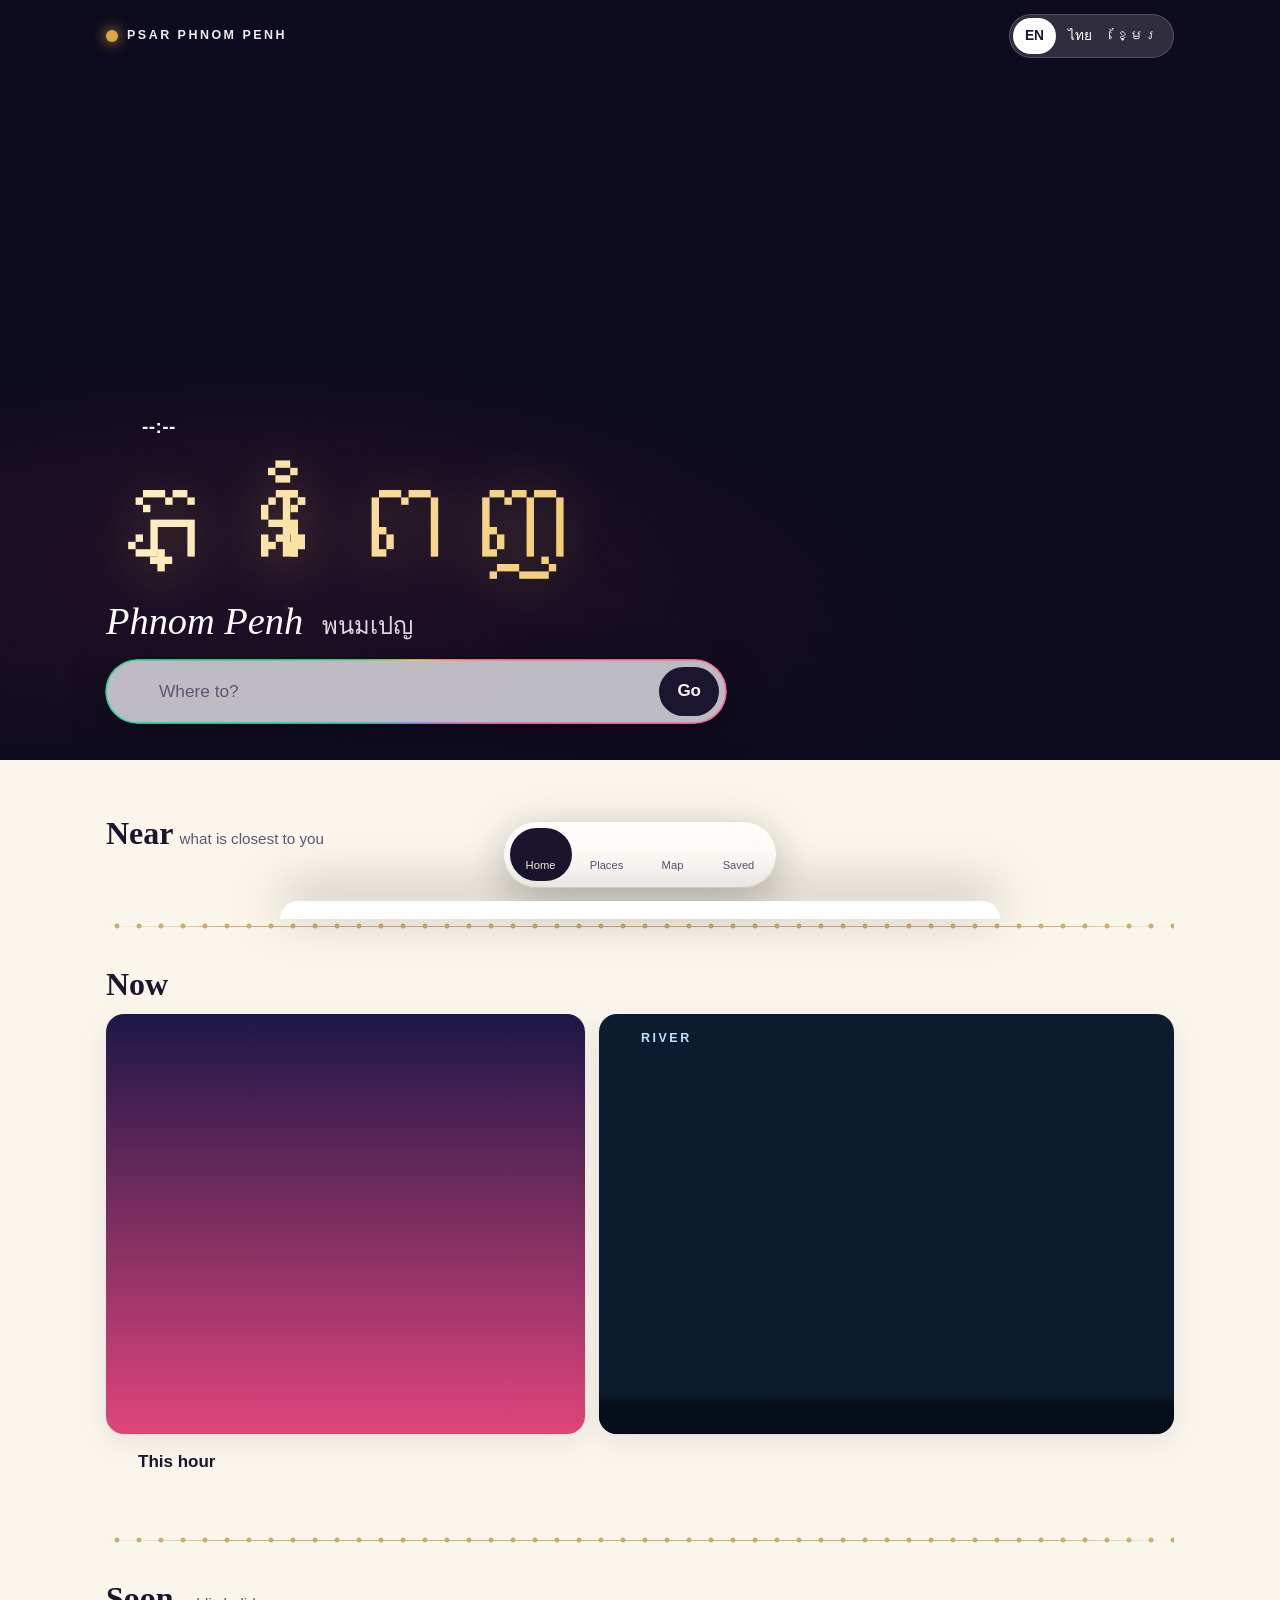
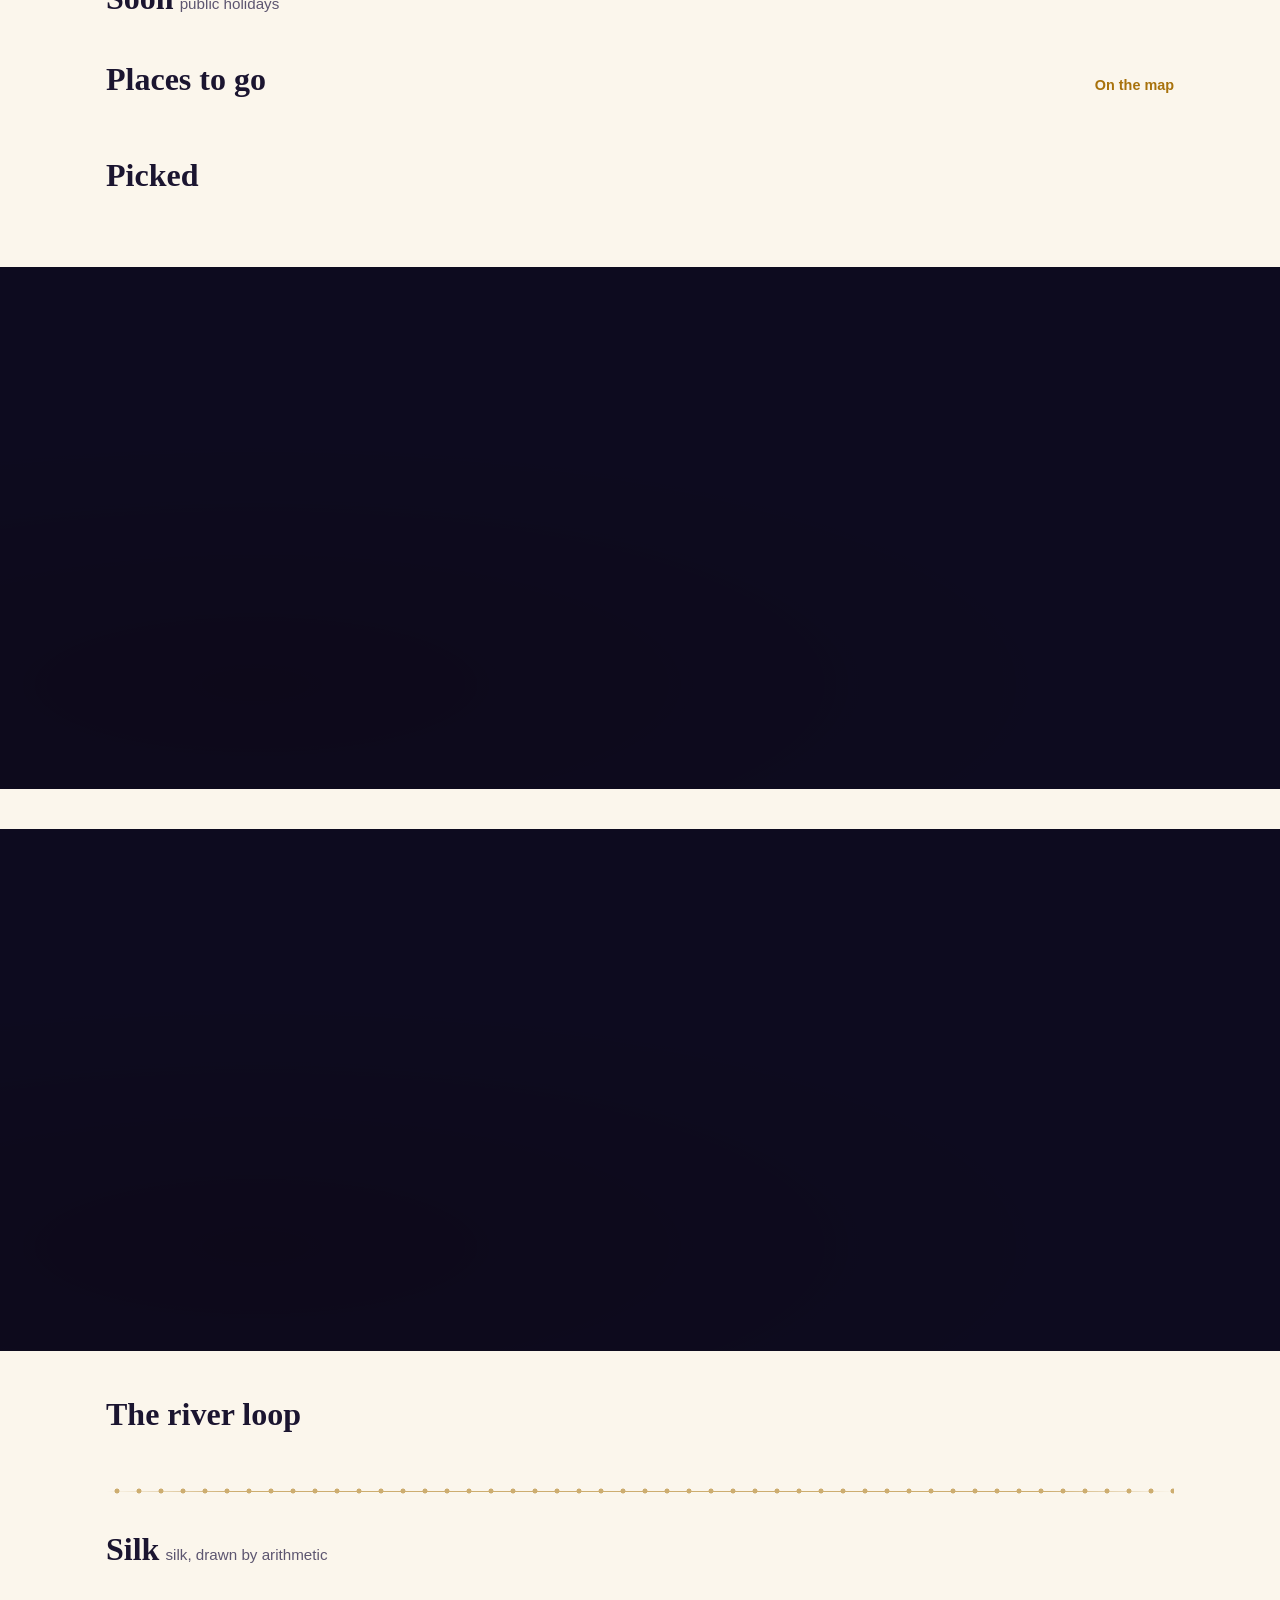
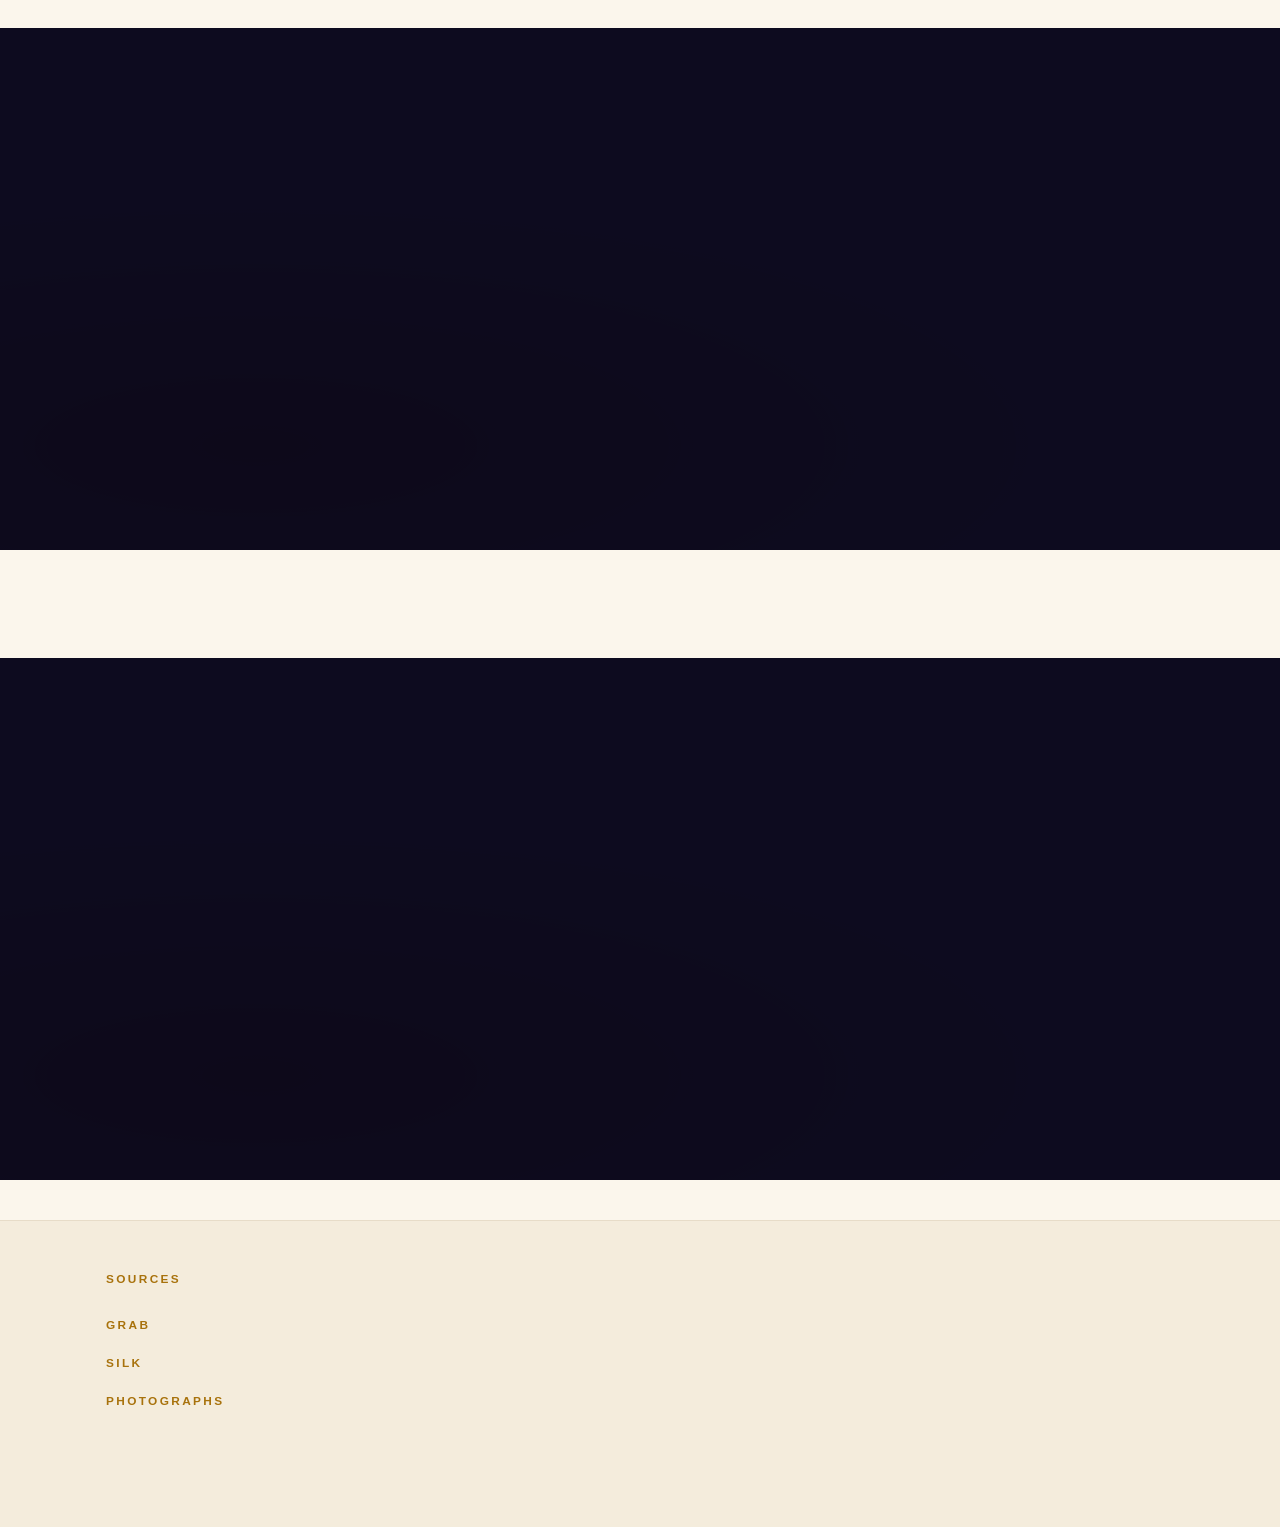
==== commit 05e8f1fd: "Trip page takes paid links from data/affiliate.json: airport cars, eSIM, fares, Angkor tours (null r" ====
--- a/tools/page.html
+++ b/tools/page.html
@@ -1284,7 +1284,7 @@
 
 /* ---------- the to-do list and the cost of the trip ---------- */
 function stepsHTML(b){
-  return '<ol class="steps">'+b.steps.map(function(st){ return '<li><span class="st-when">'+esc(L3(st.when))+'</span><b>'+esc(L3(st.what))+'</b><p>'+esc(L3(st.how))+(st.src?srcLink(st.src):"")+'</p></li>'; }).join("")+'</ol>';
+  return '<ol class="steps">'+b.steps.map(function(st){ return '<li><span class="st-when">'+esc(L3(st.when))+'</span><b>'+esc(L3(st.what))+'</b><p>'+esc(L3(st.how))+(st.src?srcLink(st.src):"")+paidLink(st.paid)+'</p></li>'; }).join("")+'</ol>';
 }
 var BW = {
  h:["What it costs","ค่าใช้จ่าย","ចំណាយ"], pass:["Passport","พาสปอร์ต","លិខិតឆ្លងដែន"], us:["Needs a visa","ต้องมีวีซ่า","ត្រូវការទិដ្ឋាការ"], thai:["Thai","ไทย","ថៃ"],
@@ -1346,7 +1346,7 @@
 function block(b){
   if(b.t==="p") return '<p>'+esc(L3(b))+(b.src?srcLink(b.src):"")+'</p>';
   if(b.t==="h") return '<h3>'+esc(L3(b))+'</h3>';
-  if(b.t==="facts") return '<dl class="facts">'+b.rows.map(function(r){ return '<dt>'+esc(L3(r.k))+'</dt><dd>'+esc(L3(r.v))+(r.src?srcLink(r.src):"")+'</dd>'; }).join("")+'</dl>';
+  if(b.t==="facts") return '<dl class="facts">'+b.rows.map(function(r){ return '<dt>'+esc(L3(r.k))+'</dt><dd>'+esc(L3(r.v))+(r.src?srcLink(r.src):"")+paidLink(r.paid)+'</dd>'; }).join("")+'</dl>';
   if(b.t==="cards") return '<div class="tcards">'+b.cards.map(function(c){ return '<div class="tcard'+(c.hot?" hot":"")+'"><span class="tc-k">'+esc(L3(c.k))+'</span><b>'+esc(L3(c.h))+'</b><p>'+esc(L3(c.p))+'</p>'+(c.src?srcLink(c.src):"")+'</div>'; }).join("")+'</div>';
   if(b.t==="prices") return priceTable();
   if(b.t==="steps") return stepsHTML(b);
@@ -1358,6 +1358,7 @@
   if(b.t==="photo") return '<figure class="tphoto"><img src="img/'+b.slug+'.jpg" alt="" loading="lazy"><figcaption>'+esc(L3(b))+' · '+credit(b.slug)+'</figcaption></figure>';
   return "";
 }
+function paidLink(p){ return p ? ' <a href="'+esc(p.url)+'" rel="sponsored nofollow noopener" target="_blank">'+esc(L3(p))+'</a> <small class="src">'+esc(L3(p.label))+'</small>' : ""; }
 function srcLink(u){ var list = Array.isArray(u)?u:[u]; return ' <span class="src">'+esc(T("source"))+' '+list.map(function(x,i){ return '<a class="src" href="'+esc(x)+'" target="_blank" rel="noopener">'+(i+1)+'</a>'; }).join(" ")+'</span>'; }
 function journeySVG(){
   var stops=[["CNX",{en:"Chiang Mai",th:"เชียงใหม่",km:"ឈៀងម៉ៃ"}],["BKK",{en:"Bangkok",th:"กรุงเทพฯ",km:"បាងកក"}],["KTI",{en:"Phnom Penh",th:"พนมเปญ",km:"ភ្នំពេញ"}],["SAI",{en:"Siem Reap",th:"เสียมราฐ",km:"សៀមរាប"}],["BKK",{en:"Bangkok",th:"กรุงเทพฯ",km:"បាងកក"}]];
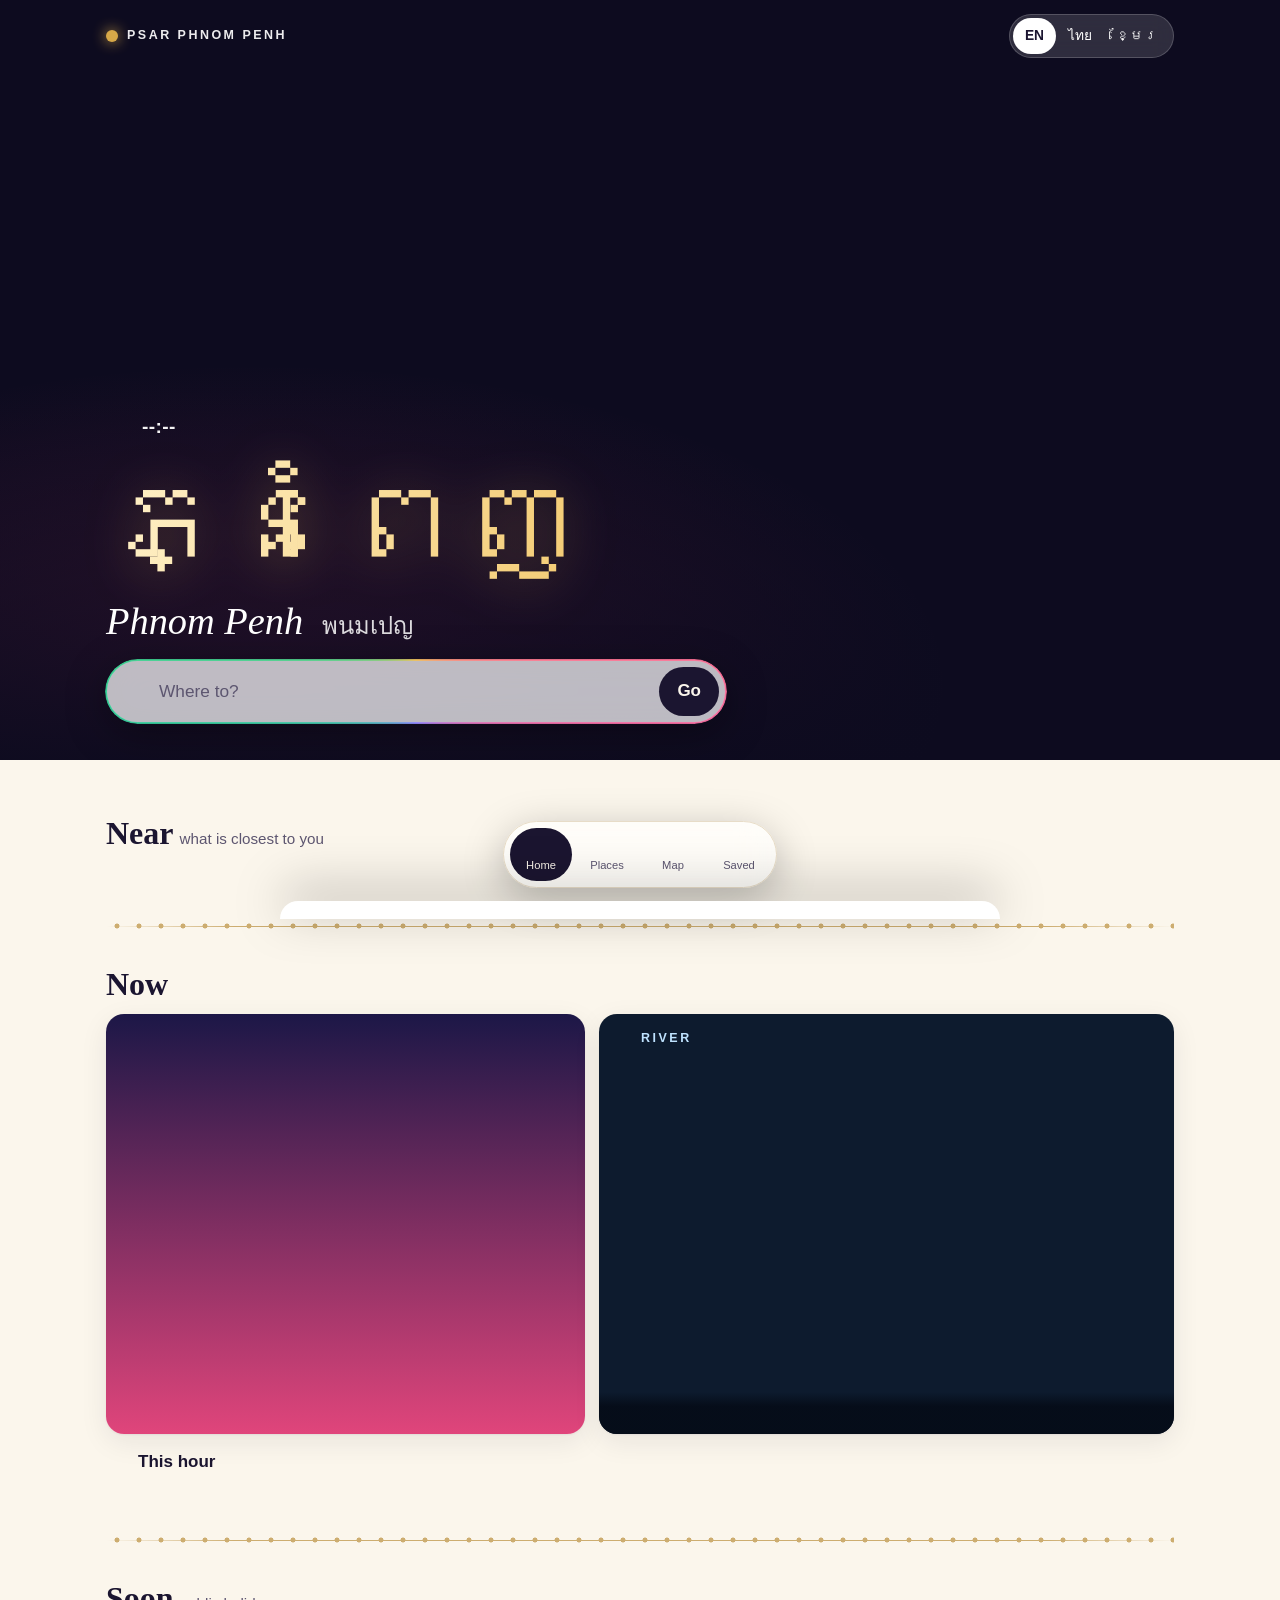
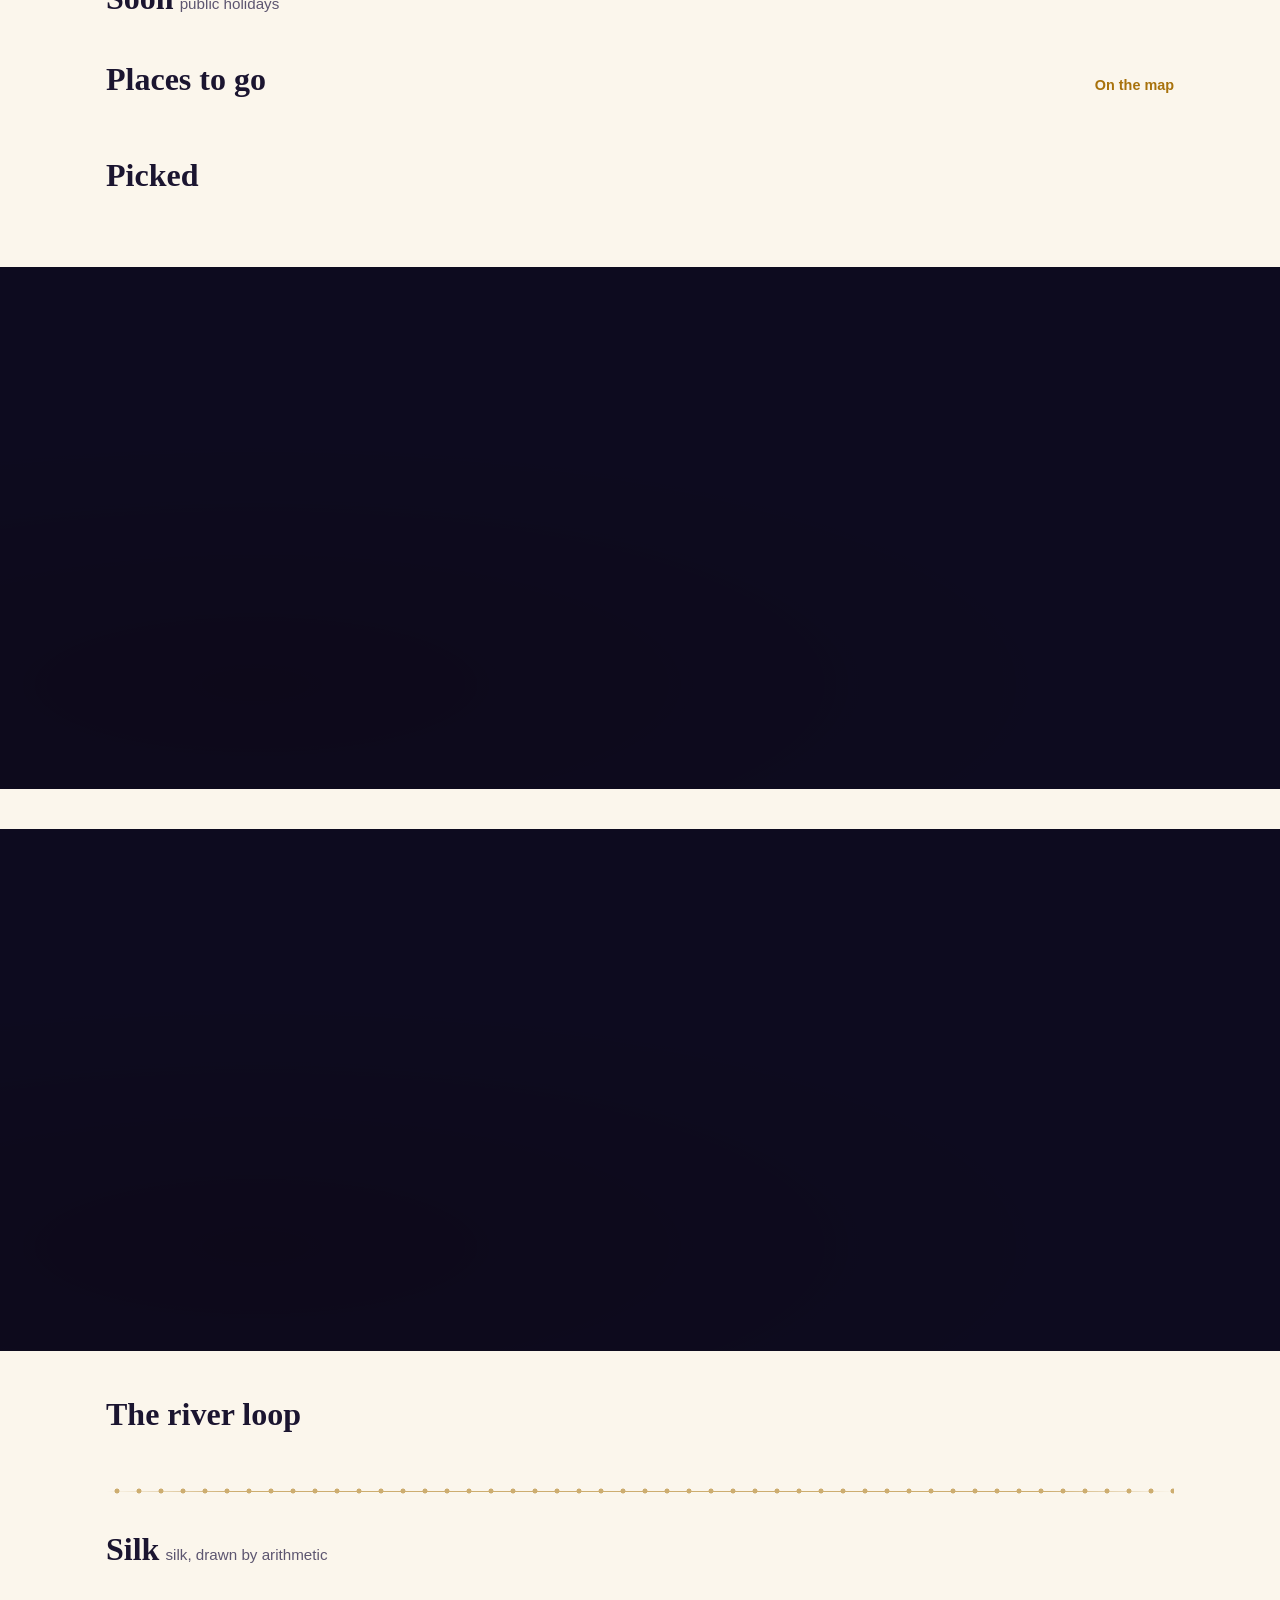
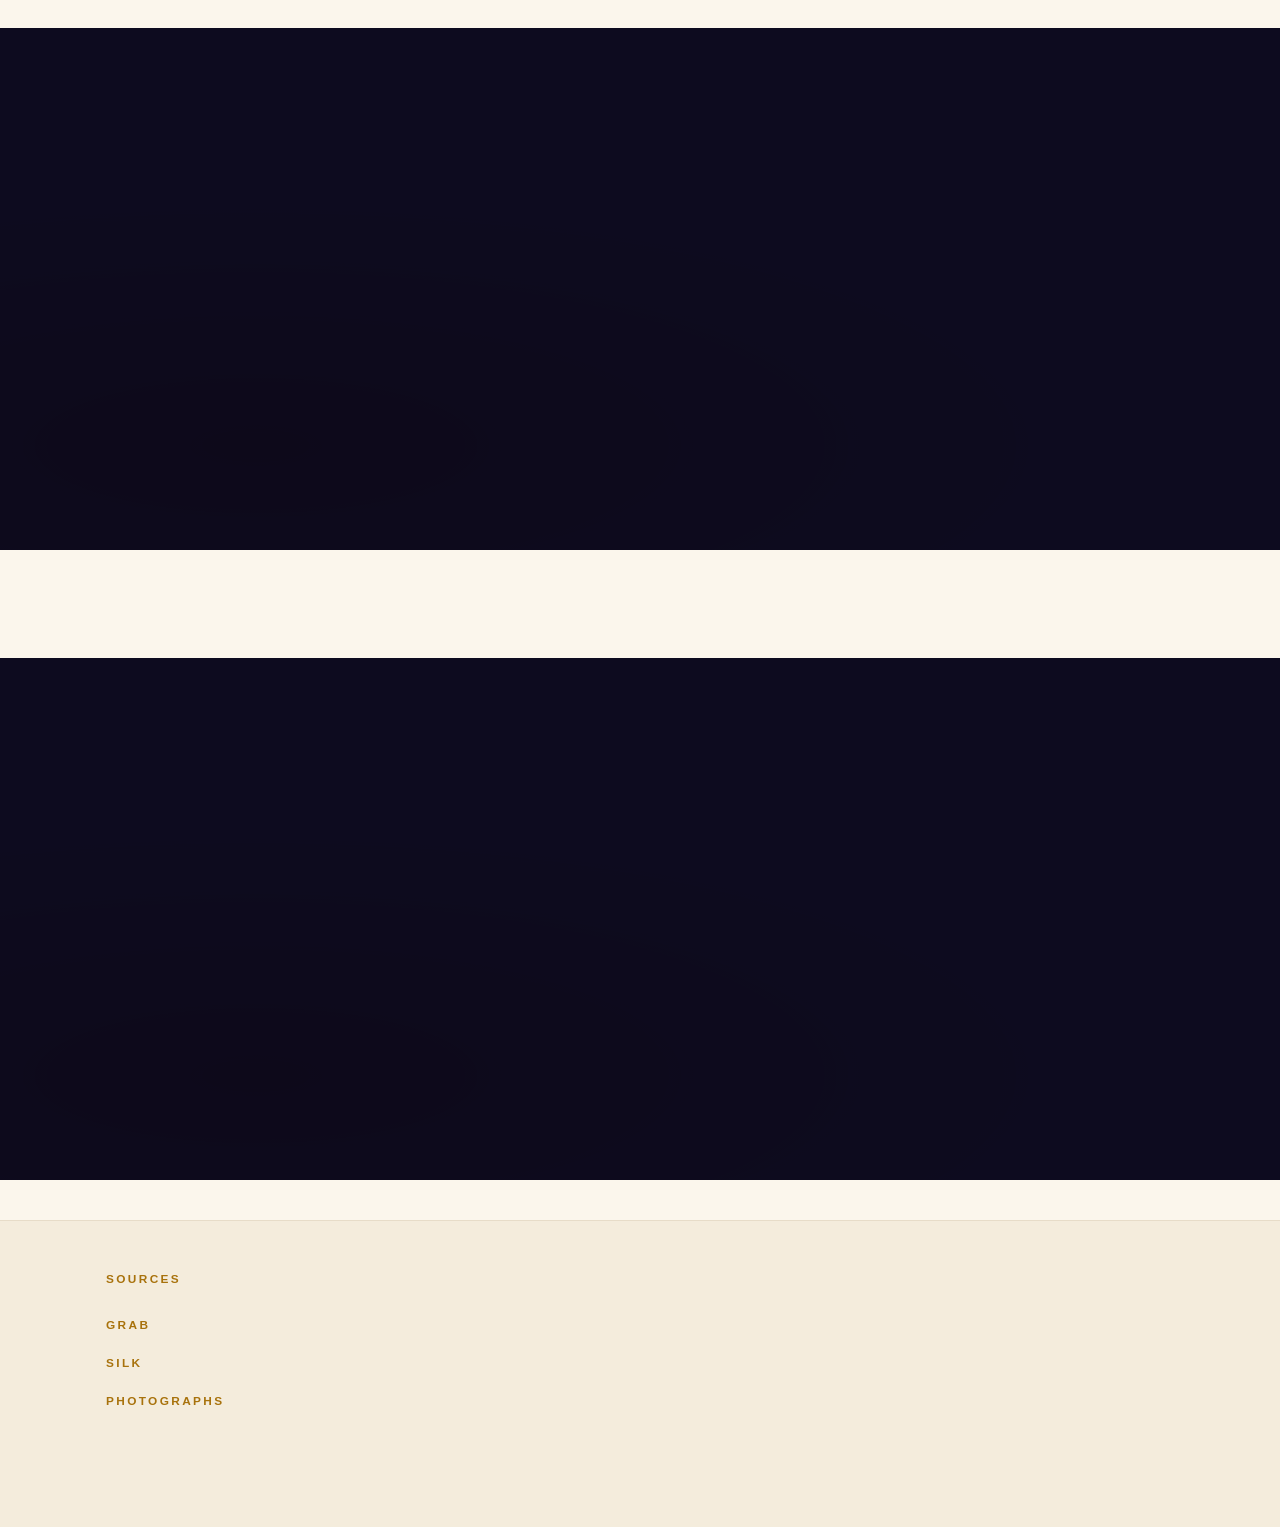
==== commit cd133680: "Share cards: own card, size and alt text on each page Co-Authored-By: Claude Sonnet 5.5 <noreply@ant" ====
--- a/tools/page.html
+++ b/tools/page.html
@@ -16,6 +16,7 @@
 <meta property="og:image" content="__SITE__card.jpg">
 <meta property="og:image:width" content="1200">
 <meta property="og:image:height" content="630">
+<meta property="og:image:alt" content="Card: Psar Phnom Penh, Phnom Penh near and now, a park and a naga monument in evening light, 73,337 places">
 <meta name="twitter:card" content="summary_large_image">
 <meta name="twitter:image" content="__SITE__card.jpg">
 <link rel="alternate" type="text/plain" title="For AI assistants" href="llms.txt">
